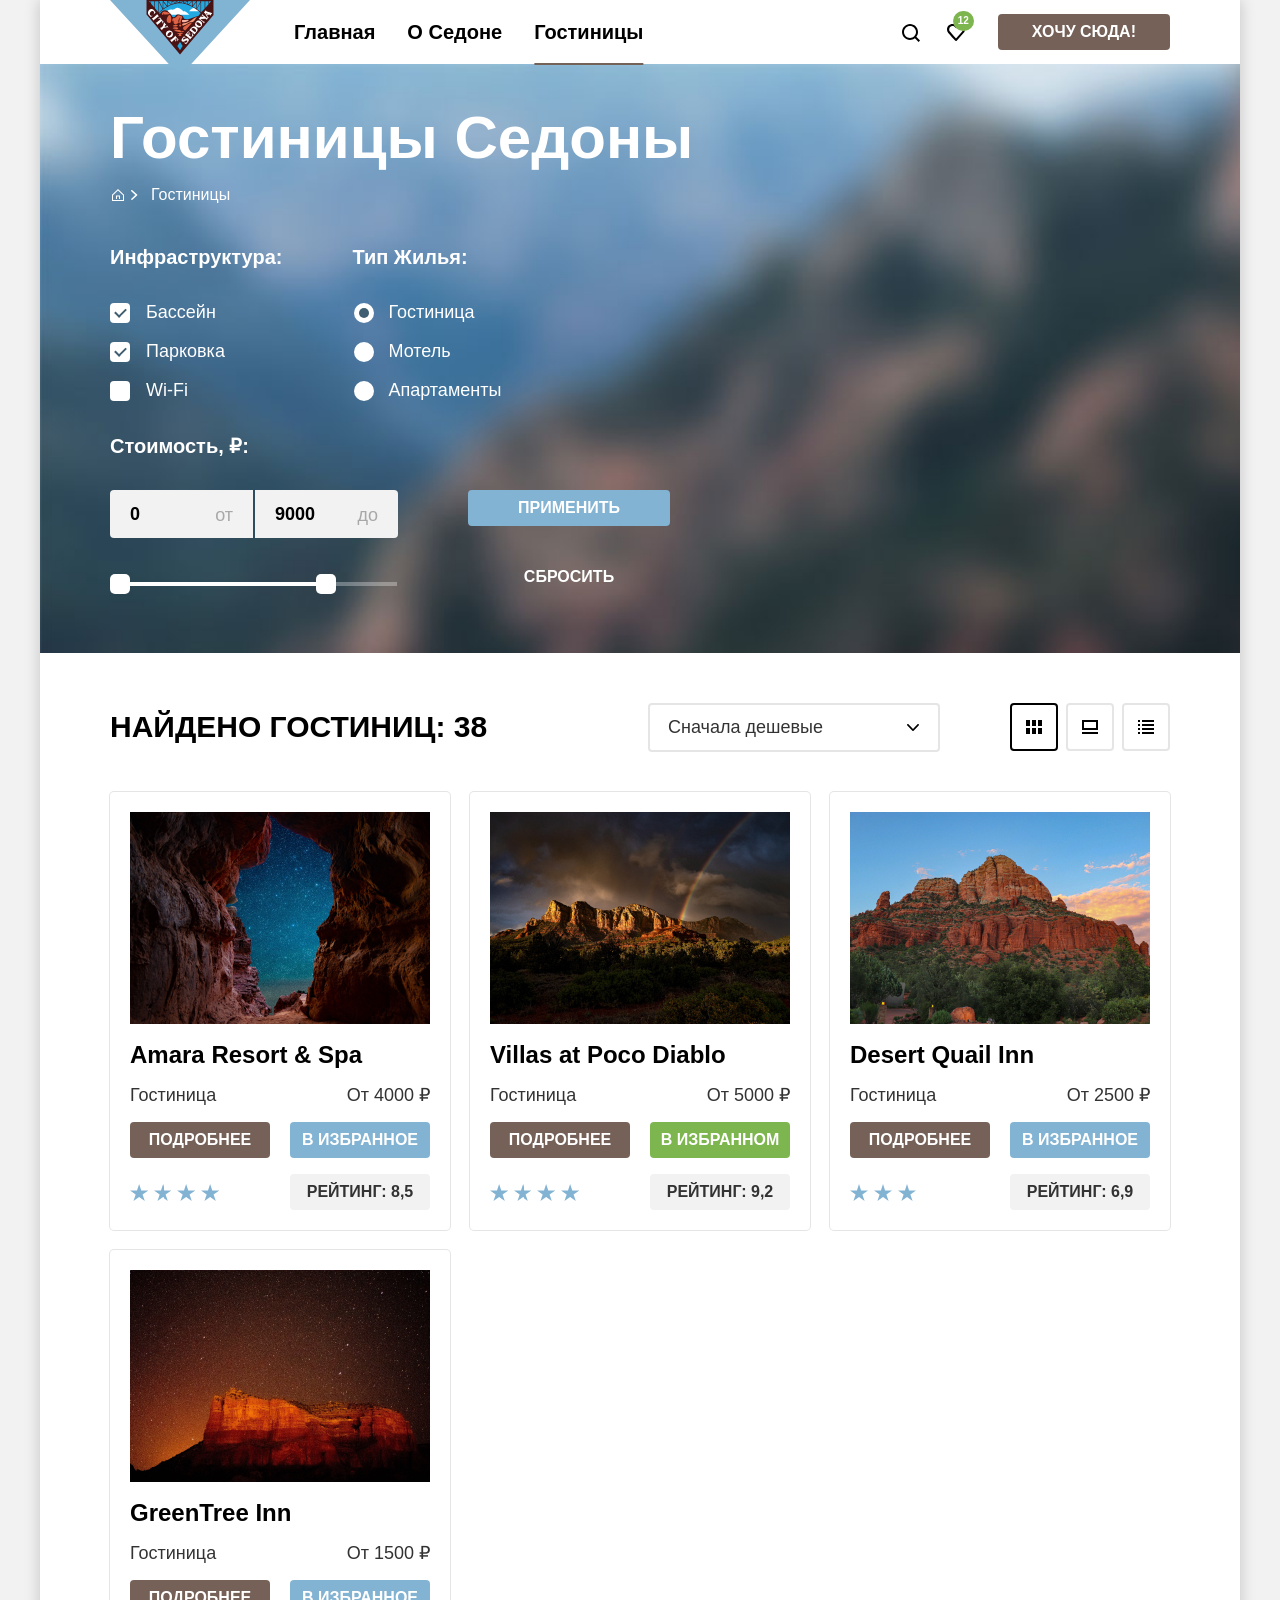
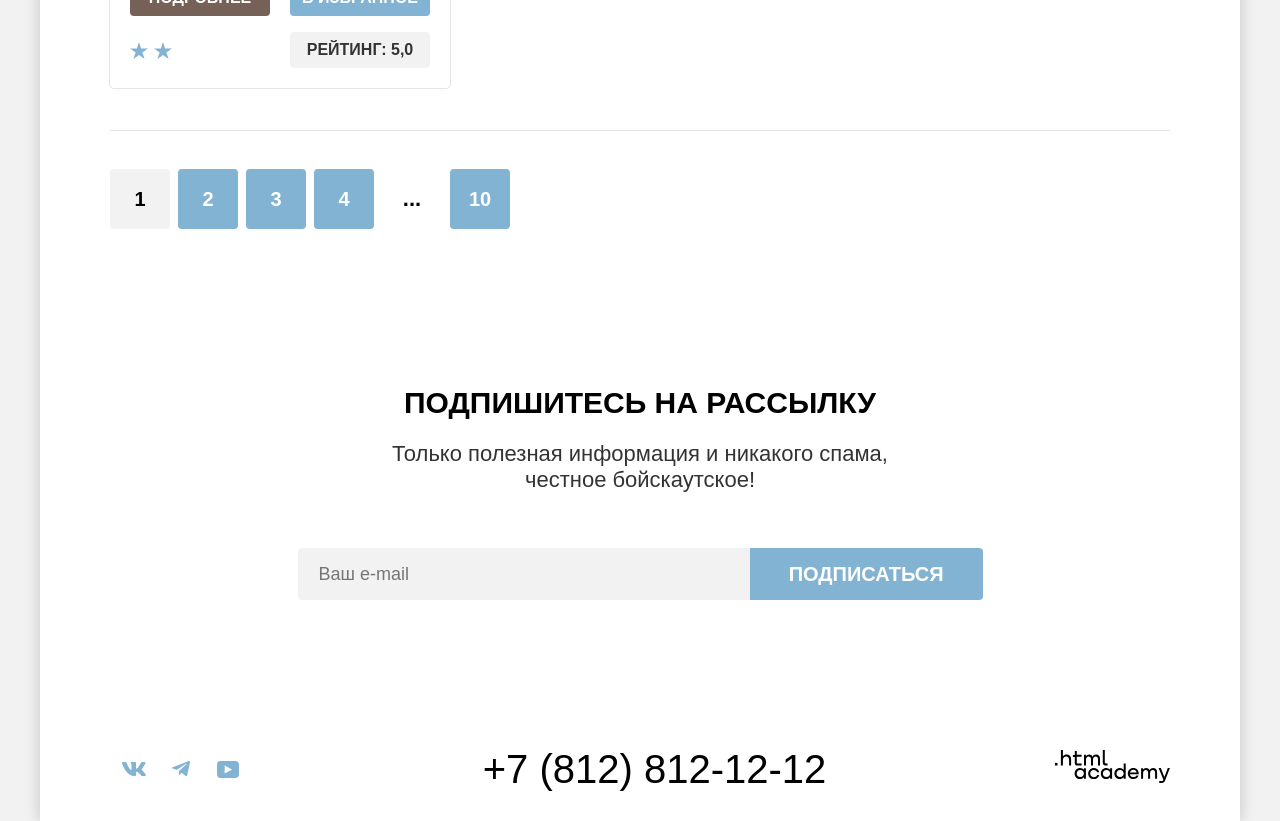
==== catalog.html @ affb38b1 "вносит правки" ====
<!DOCTYPE html>
<html lang="ru">

  <head>
    <meta charset="utf-8">
    <title>HTML Academy: Седона</title>
    <link rel="icon" type="image/png" sizes="32x32" href="images/logo/favicon.png">
    <link rel="stylesheet" href="./styles/style.css">
  </head>

  <body>
    <div class="container">
      <header class="header">
        <a class="logo-link" href="./index.html">
          <img class="logo-img" src="./images/logo/logo-sedona.svg" alt="Логотип Седоны" width="140" height="70">
        </a>
        <nav class="header-nav">
          <ul class="nav">
            <li class="nav-item">
              <a class="nav-link" href="./index.html">Главная</a>
            </li>
            <li class="nav-item">
              <a class="nav-link" href="#">О Седоне</a>
            </li>
            <li class="nav-item">
              <a class="nav-link  active" href="#">Гостиницы</a>
            </li>
          </ul>
          <ul class="user-nav">
            <li class="user-nav-item">
              <a class="user-nav-link search" href="#">
                <svg width="18" height="18" viewBox="0 0 18 18" fill="none" xmlns="http://www.w3.org/2000/svg">
                  <path
                    d="M18 16.5083L14.3 12.8287C15.3 11.5359 16 9.8453 16 7.9558C16 3.58011 12.4 0 8 0C3.6 0 0 3.67956 0 8.05525C0 12.4309 3.6 16.011 8 16.011C9.8 16.011 11.5 15.4144 12.9 14.3204L16.6 18L18 16.5083ZM8 14.0221C4.7 14.0221 2 11.337 2 8.05525C2 4.77348 4.7 2.0884 8 2.0884C11.3 2.0884 14 4.77348 14 8.05525C14 11.337 11.3 14.0221 8 14.0221Z"
                    fill="currentColor" />
                </svg>
                <span class="visually-hidden">Поиск по сайту.</span>
              </a>
            </li>
            <li class="user-nav-item">
              <a class="user-nav-link favorite" href="#">
                <svg width="18" height="17" viewBox="0 0 18 17" fill="none" xmlns="http://www.w3.org/2000/svg">
                  <path
                    d="M8.9 17C8.6 17 8.3 16.9 8.1 16.6C2.7 10.5 1.4 9.1 1.1 8.7C0.4 7.8 0 6.6 0 5.4C0 2.4 2.4 0 5.5 0C6.8 0 8 0.5 9 1.3C10 0.5 11.3 0 12.5 0C15.5 0 18 2.4 18 5.4C18 6.7 17.5 7.9 16.7 8.8L9.7 16.7C9.5 16.9 9.3 17 8.9 17ZM2.9 7.5C3.2 7.9 6.4 11.5 9 14.4L15.2 7.4C15.7 6.9 15.9 6.2 15.9 5.4C15.9 3.6 14.4 2.1 12.6 2.1C11.6 2.1 10.6 2.6 9.9 3.4C9.6 3.7 9.3 3.8 9 3.8C8.7 3.8 8.4 3.6 8.2 3.4C7.5 2.6 6.5 2.1 5.5 2.1C3.7 2.1 2.2 3.6 2.2 5.4C2.1 6.3 2.5 7 2.9 7.5C2.8 7.5 2.8 7.5 2.9 7.5Z"
                    fill="currentColor" />
                </svg>
                <span class="visually-hidden">Избранные гостиницы и их количество.</span>
                <span class="favorite-number">12</span>
              </a>
            </li>
            <li class="user-nav-item">
              <a class="user-nav-link wish" href="#">Хочу сюда!</a>
            </li>
          </ul>
        </nav>
      </header>
      <main class="main">
        <header class="header-inner">
          <h1 class="header-inner-title">Гостиницы Седоны</h1>
          <ul class="breadcrambs">
            <li class="breadcrambs-item">
              <a class="breadcrambs-link home" href="./index.html">
                <span class="visually-hidden">Главная</span>
              </a>
            </li>
            <li class="breadcrambs-item">
              <a class="breadcrambs-link">Гостиницы</a>
            </li>
          </ul>

          <section class="hero-filter">
            <h2 class="visually-hidden">Фильтры для поиска гостиниц</h2>
            <form class="hotels-filter" action="https://echo.htmlacademy.ru/" method="get">
              <div class="filter-left">
                <fieldset class="filter-box">
                  <legend class="filter-title">Инфраструктура:</legend>
                  <ul class="filter-list">
                    <li class="filter-item">
                      <input class="filter-check control visually-hidden" type="checkbox" name="pool" id="pool" checked>
                      <label class="filter-label control-label checkbox" for="pool">Бассейн</label>
                    </li>
                    <li class="filter-item">
                      <input class="filter-check control visually-hidden" type="checkbox" name="parking" id="parking"
                        checked>
                      <label class="filter-label control-label checkbox" for="parking">Парковка</label>
                    </li>
                    <li class="filter-item">
                      <input class="filter-check control visually-hidden" type="checkbox" name="wi-fi" id="wi-fi">
                      <label class="filter-label control-label checkbox" for="wi-fi">Wi-Fi</label>
                    </li>
                  </ul>
                </fieldset>
                <fieldset class="filter-box">
                  <legend class="filter-title">Тип жилья:</legend>
                  <ul class="filter-list">
                    <li class="filter-item">
                      <input class="filter-check control visually-hidden" type="radio" name="type-house" id="hotel"
                        value="hotel" checked>
                      <label class="filter-label control-label radiobox" for="hotel">Гостиница</label>
                    </li>
                    <li class="filter-item">
                      <input class="filter-check control visually-hidden" type="radio" name="type-house" id="motel"
                        value="motel">
                      <label class="filter-label control-label radiobox" for="motel">Мотель</label>
                    </li>
                    <li class="filter-item">
                      <input class="filter-check control visually-hidden" type="radio" name="type-house" id="apartments"
                        value="apartments">
                      <label class="filter-label control-label radiobox" for="apartments">Апартаменты</label>
                    </li>
                  </ul>
                </fieldset>
              </div>
              <div class="filter-right">
                <fieldset class="filter-box">
                  <legend class="filter-title">Стоимость, ₽:</legend>
                  <ul class="range-form">
                    <li class="range-item">
                      <input class="range-input input-min" type="number" name="min-price" id="min-price" value="0">
                      <label class="range-label label-min" for="min-price">от</label>
                    </li>
                    <li class="range-item">
                      <input class="range-input input-max" type="number" name="max-price" id="max-price" value="9000">
                      <label class="range-label label-max" for="max-price">до</label>
                    </li>
                  </ul>
                  <div class="range-box">
                    <div class="range-scale">
                      <div class="range-bar" style="left: 0; width: 226px">
                        <button class="range-toggle" style="top: -8px; left: 0" type="button">
                          <span class="visually-hidden">Изменить минимальную цену</span>
                        </button>
                        <button class="range-toggle" style="top: -8px; right: 0" type="button">
                          <span class="visually-hidden">Изменить максимальную цену</span>
                        </button>
                      </div>
                    </div>
                  </div>
                </fieldset>
                <div class="button-box">
                  <button class="filter-button apply" type="submit">Применить</button>
                  <button class="filter-button reset" type="reset">Сбросить</button>
                </div>
              </div>
            </form>
          </section>
        </header>
        <section class="catalog">
          <h2 class="visually-hidden">Список гостиниц</h2>
          <div class="sorting">
            <h3 class="hotels-found">
              Найдено гостиниц: <span class="result">38</span>
            </h3>
            <select class="select-control" name="select-control" aria-label="Сортировка">
              <option value="cheap">Сначала дешевые</option>
              <option value="dear">Сначала дорогие</option>
              <option value="popular">По популярности</option>
            </select>
            <ul class="view-list">
              <li class="view-item">
                <a class="view-link tiles view-link-active" href="catalog.html?view=tile">
                  <span class="visually-hidden">Показать плитками</span>
                </a>
              </li>
              <li class="view-item">
                <a class="view-link cards" href="catalog.html?view=card">
                  <span class="visually-hidden">Показать слайдшоу</span>
                </a>
              </li>
              <li class="view-item">
                <a class="view-link list" href="catalog.html?view=list">
                  <span class="visually-hidden">Показать списком</span>
                </a>
              </li>
            </ul>
          </div>
          <ul class="card-list">
            <li class="card-items">
              <a class="card-link" href="#">
                <img class="card-img" src="./images/catalog/hotel-1.jpg" alt="Курортный спа-отель Амара." width="300"
                  height="212">
                <h3 class="card-title">Amara Resort & Spa</h3>
              </a>

              <div class="card-text">
                <p class="type-house">Гостиница</p>
                <p class="price">От 4000 ₽</p>
              </div>
              <div class="card-button">
                <a class="card-btn details" href="#">подробнее</a>
                <button class="card-btn to-favorites" type="button">в избранное</button>
              </div>
              <div class="rating">
                <span class="rating-stars stars-four">
                  <span class="visually-hidden">Количество звезд: 4</span>
                </span>
                <span class="card-btn rating-numbers">Рейтинг: 8,5</span>
              </div>
            </li>
            <li class="card-items">
              <a class="card-link" href="#">
                <img class="card-img" src="./images/catalog/hotel-2.jpg" alt="Виллы в Поко-Диабло." width="300"
                  height="212">
                <h3 class="card-title">Villas at Poco Diablo</h3>
              </a>

              <div class="card-text">
                <p class="type-house">Гостиница</p>
                <p class="price">От 5000 ₽</p>
              </div>
              <div class="card-button">
                <a class="card-btn details" href="#">подробнее</a>
                <button class="card-btn in-favorites" type="button">в избранном</button>
              </div>
              <div class="rating">
                <span class="rating-stars stars-four">
                  <span class="visually-hidden">Количество звезд: 4</span>
                </span>
                <span class="card-btn rating-numbers">Рейтинг: 9,2</span>
              </div>
            </li>
            <li class="card-items">
              <a class="card-link" href="#">
                <img class="card-img" src="./images/catalog/hotel-3.jpg" alt="Гостиница Перепелка в пустыне."
                  width="300" height="212">
                <h3 class="card-title">Desert Quail Inn</h3>
              </a>

              <div class="card-text">
                <p class="type-house">Гостиница</p>
                <p class="price">От 2500 ₽</p>
              </div>
              <div class="card-button">
                <a class="card-btn details" href="#">подробнее</a>
                <button class="card-btn to-favorites" type="button">в избранное</button>
              </div>
              <div class="rating">
                <span class="rating-stars stars-three">
                  <span class="visually-hidden">Количество звезд: 3</span>
                </span>
                <span class="card-btn rating-numbers">Рейтинг: 6,9</span>
              </div>
            </li>
            <li class="card-items">
              <a class="card-link" href="#">
                <img class="card-img" src="./images/catalog/hotel-4.jpg" alt="Гостиница Гринтри Инн." width="300"
                  height="212">
                <h3 class="card-title">GreenTree Inn</h3>
              </a>

              <div class="card-text">
                <p class="type-house">Гостиница</p>
                <p class="price">От 1500 ₽</p>
              </div>
              <div class="card-button">
                <a class="card-btn details" href="#">подробнее</a>
                <button class="card-btn to-favorites" type="button">в избранное</button>
              </div>
              <div class="rating">
                <span class="rating-stars stars-two">
                  <span class="visually-hidden">Количество звезд: 2</span>
                </span>
                <span class="card-btn rating-numbers">Рейтинг: 5,0</span>
              </div>
            </li>
          </ul>
        </section>

        <section class="pagination">
          <h2 class="visually-hidden">Нумерация страниц</h2>
          <ul class="pagination-list">
            <li class="pagination-item">
              <a class="pagination-link pagination-active">1</a>
            </li>
            <li class="pagination-item">
              <a class="pagination-link" href="#">2</a>
            </li>
            <li class="pagination-item">
              <a class="pagination-link" href="#">3</a>
            </li>
            <li class="pagination-item">
              <a class="pagination-link" href="#">4</a>
            </li>
            <li class="pagination-item">
              <a class="pagination-link points">...</a>
            </li>
            <li class="pagination-item">
              <a class="pagination-link" href="#">10</a>
            </li>
          </ul>
        </section>

        <section class="subscription">
          <div class="subscription-box">
            <h2 class="subscription-title">Подпишитесь на рассылку</h2>
            <p class="subscription-text">
              Только полезная информация и никакого спама, честное бойскаутское!
            </p>
          </div>

          <form class="subscription-form" action="https://echo.htmlacademy.ru/" method="post">
            <input class="form-input" type="email" name="user-email" placeholder="Ваш e-mail" required>
            <button class="form-button" type="submit">Подписаться</button>
          </form>
        </section>
      </main>
      <footer class="footer">
        <section class="social">
          <h2 class="visually-hidden">Социальные сети.</h2>
          <ul class="social-list">
            <li class="social-item">
              <a class="social-link vk" href="https://vk.com/htmlacademy">
                <svg width="24" height="14" viewBox="0 0 24 14" fill="none" xmlns="http://www.w3.org/2000/svg">
                  <path fill-rule="evenodd" clip-rule="evenodd"
                    d="M23.45 0.948C23.616 0.402 23.45 0 22.655 0H20.03C19.362 0 19.054 0.347 18.887 0.73C18.887 0.73 17.552 3.926 15.661 6.002C15.049 6.604 14.771 6.795 14.437 6.795C14.27 6.795 14.019 6.604 14.019 6.057V0.948C14.019 0.292 13.835 0 13.279 0H9.151C8.734 0 8.483 0.304 8.483 0.593C8.483 1.214 9.429 1.358 9.526 3.106V6.904C9.526 7.737 9.373 7.888 9.039 7.888C8.149 7.888 5.984 4.677 4.699 1.003C4.45 0.288 4.198 0 3.527 0H0.9C0.15 0 0 0.347 0 0.73C0 1.412 0.89 4.8 4.145 9.281C6.315 12.341 9.37 14 12.153 14C13.822 14 14.028 13.632 14.028 12.997V10.684C14.028 9.947 14.186 9.8 14.715 9.8C15.105 9.8 15.772 9.992 17.33 11.467C19.11 13.216 19.403 14 20.405 14H23.03C23.78 14 24.156 13.632 23.94 12.904C23.702 12.18 22.852 11.129 21.725 9.882C21.113 9.172 20.195 8.407 19.916 8.024C19.527 7.533 19.638 7.314 19.916 6.877C19.916 6.877 23.116 2.451 23.449 0.948H23.45Z"
                    fill="currentColor" />
                </svg>
                <span class="visually-hidden">Ссылка на Вконтакте.</span>
              </a>
            </li>
            <li class="social item">
              <a class="social-link telegram" href="https://t.me/htmlacademy">
                <svg width="18" height="16" viewBox="0 0 18 16" fill="none" xmlns="http://www.w3.org/2000/svg">
                  <path
                    d="M16.785 0.0992597L0.840489 6.24776C-0.247661 6.68481 -0.241365 7.29184 0.640845 7.56253L4.73445 8.83953L14.2058 2.8637C14.6537 2.59121 15.0629 2.7378 14.7265 3.03636L7.05283 9.96185H7.05103L7.05283 9.96275L6.77045 14.1823C7.18413 14.1823 7.36669 13.9925 7.59871 13.7686L9.58705 11.8351L13.7229 14.89C14.4855 15.31 15.0332 15.0941 15.2229 14.1841L17.9379 1.38885C18.2158 0.274623 17.5126 -0.229883 16.785 0.0992597Z"
                    fill="currentColor" />
                </svg>
                <span class="visually-hidden">Ссылка на Телеграм.</span>
              </a>
            </li>
            <li class="social item">
              <a class="social-link youtube" href="https://www.youtube.com/user/htmlacademyru">
                <svg width="22" height="17" viewBox="0 0 22 17" fill="none" xmlns="http://www.w3.org/2000/svg">
                  <path
                    d="M18.607 0H3.17413C1.31343 0 0 1.59375 0 3.4V13.4937C0 15.4062 1.31343 17 3.17413 17H18.8259C20.4677 17 22 15.4062 22 13.6V3.4C21.7811 1.59375 20.4677 0 18.607 0ZM7.66169 12.5375V4.4625L14.995 8.5L7.66169 12.5375Z"
                    fill="currentColor" />
                </svg>
                <span class="visually-hidden">Ссылка на Ютуб.</span>
              </a>
            </li>
          </ul>
        </section>
        <div>
          <a class="phone" href="tel:+78128121212">+7 (812) 812-12-12</a>
        </div>
        <div>
          <a class="academy-link" href="https://htmlacademy.ru/">
            <svg width="115" height="33" viewBox="0 0 115 33" role="img" aria-label="Логотип HTML академии" fill="none"
              xmlns="http://www.w3.org/2000/svg">
              <path d="M0 12.9V15.5H2.5V12.9H0Z" fill="black" />
              <path
                d="M11.6 4.5C10 4.5 8.8 5.2 8 6.2H7.9V0H5.9V15.5H7.9V10.2C7.9 8.1 9.2 6.6 11.2 6.6C13 6.6 14.1 8 14.1 9.8V15.5H16.1V9.4C16.2 6.4 14.3 4.5 11.6 4.5Z"
                fill="currentColor" />
              <path
                d="M26.6 4.8H21.8V1.1H19.8V4.9H17.9V6.9H19.8V12.9C19.8 14.6 20.8 15.6 22.5 15.6H26.6V13.6H22.9C22.2 13.6 21.8 13.2 21.8 12.5V6.8H26.6V4.8Z"
                fill="currentColor" />
              <path
                d="M41.1 4.6C39.5 4.6 38.2 5.4 37.6 6.7H37.5C36.9 5.5 35.7 4.6 34.1 4.6C32.7 4.6 31.6 5.4 31 6.4H30.9V4.8H29V15.4H31V10C31 8 32 6.5 33.6 6.5C35.1 6.5 36 7.5 36 9.1V15.4H38V9.8C38 7.4 39.4 6.5 40.6 6.5C42.1 6.5 43 7.5 43 9.1V15.4H45V8.9C45.1 6.4 43.6 4.6 41.1 4.6Z"
                fill="currentColor" />
              <path d="M47.8 12.7C47.8 14.4 48.8 15.4 50.6 15.4H52.6V13.4H50.9C50.2 13.4 49.8 13 49.8 12.3V0H47.8V12.7Z"
                fill="currentColor" />
              <path
                d="M28.9 19.7C28 18.6 26.7 17.9 25 17.9C21.9 17.9 19.6 20.2 19.6 23.5C19.6 26.8 21.9 29.1 25 29.1C26.8 29.1 28 28.3 28.8 27.2H28.9V28.8H30.9V18.2H28.9V19.7ZM25.3 27.1C23.1 27.1 21.7 25.5 21.7 23.5C21.7 21.5 23.1 19.9 25.3 19.9C27.5 19.9 28.9 21.5 28.9 23.5C28.9 25.4 27.5 27.1 25.3 27.1Z"
                fill="currentColor" />
              <path
                d="M44.2 22C43.7 19.6 41.6 17.9 38.8 17.9C35.4 17.9 33.2 20.4 33.2 23.5C33.2 26.6 35.4 29.1 38.8 29.1C41.6 29.1 43.7 27.3 44.2 24.9H42.1C41.7 26.2 40.4 27.2 38.8 27.2C36.6 27.2 35.2 25.6 35.2 23.6C35.2 21.6 36.6 20 38.8 20C40.4 20 41.6 21 42.1 22.2H44.2V22Z"
                fill="currentColor" />
              <path
                d="M55.1 19.7C54.2 18.6 52.9 17.9 51.2 17.9C48.1 17.9 45.8 20.2 45.8 23.5C45.8 26.8 48.1 29.1 51.2 29.1C53 29.1 54.2 28.3 55 27.2H55.1V28.8H57.1V18.2H55.1V19.7ZM51.5 27.1C49.3 27.1 47.9 25.5 47.9 23.5C47.9 21.5 49.3 19.9 51.5 19.9C53.7 19.9 55.1 21.5 55.1 23.5C55.1 25.4 53.6 27.1 51.5 27.1Z"
                fill="currentColor" />
              <path
                d="M68.7 19.8C67.8 18.7 66.5 17.9 64.8 17.9C61.7 17.9 59.4 20.2 59.4 23.5C59.4 26.8 61.6 29.1 64.8 29.1C66.5 29.1 67.8 28.3 68.6 27.3H68.7V28.8H70.7V13.4H68.7V19.8ZM65.1 27.1C62.9 27.1 61.5 25.5 61.5 23.5C61.5 21.5 62.9 19.9 65.1 19.9C67.3 19.9 68.7 21.5 68.7 23.5C68.6 25.5 67.2 27.1 65.1 27.1Z"
                fill="currentColor" />
              <path
                d="M78.3 17.9C75 17.9 72.8 20.4 72.8 23.5C72.8 26.5 74.9 29.1 78.3 29.1C80.8 29.1 82.8 27.8 83.5 25.5H81.4C80.9 26.5 79.8 27.1 78.4 27.1C76.5 27.1 75.1 25.8 75 24.2H83.8C84 20.6 81.8 17.9 78.3 17.9ZM78.3 19.8C80 19.8 81.3 20.8 81.6 22.4H75.1C75.4 20.9 76.6 19.8 78.3 19.8Z"
                fill="currentColor" />
              <path
                d="M98.2 17.9C96.6 17.9 95.3 18.7 94.6 19.9H94.5C93.9 18.7 92.7 17.9 91.1 17.9C89.7 17.9 88.6 18.6 88 19.7V18.2H86.1V28.8H88.1V23.4C88.1 21.4 89.1 20 90.7 19.9C92.2 19.9 93.1 20.9 93.1 22.5V28.8H95.1V23.2C95.1 20.8 96.5 19.9 97.7 19.9C99.2 19.9 100.1 20.9 100.1 22.5V28.8H102.1V22.3C102.2 19.7 100.7 17.9 98.2 17.9Z"
                fill="currentColor" />
              <path
                d="M109.4 27L105.8 18.1H103.6L108.4 29.7C108.1 30.6 107.7 30.9 106.7 30.9H104.2V32.9H106.7C108.5 32.9 109.5 32.1 110.2 30.3L114.9 18.1H112.8L109.4 27Z"
                fill="currentColor" />
            </svg>
          </a>
        </div>
      </footer>
    </div>
  </body>

</html>
---- styles/style.css ----
@font-face {
	font-family: "PT Sans";
	src: url("../fonts/ptsans-400.woff2") format("woff2");
	font-weight: 400;
	font-style: normal;
	font-display: swap;
}

@font-face {
	font-family: "PT Sans";
	src: url("../fonts/ptsans-700.woff2") format("woff2");
	font-weight: 700;
	font-style: normal;
	font-display: swap;
}

input[type="number"] {
	-moz-appearance: textfield;
}

body {
	margin: 0;
	font-family: "PT Sans", Arial, sans-serif;
	font-size: 18px;
	line-height: 21px;
	font-weight: 400;
	color: #000000;
	background-color: #f2f2f2;
}

.visually-hidden {
	position: absolute;
	width: 1px;
	height: 1px;
	overflow: hidden;
	margin: -1px;
	padding: 0;
	border: 0;
	clip: rect(0 0 0 0);
}

.container {
	display: flex;
	flex-direction: column;
	min-height: 100vh;
	width: 1200px;
	margin: 0 auto;
	background-color: #ffffff;
	box-shadow: 0 0 15px 0 rgba(0, 0, 0, 0.2);

}

.header {
	position: relative;
	min-height: 64px;
}

.logo-link {
	position: absolute;
	top: 0;
	left: 70px;
}

.logo-link:hover {
	opacity: 80%;
}

.logo-link:focus-visible {
	opacity: 80%;
	outline: none;
}

.logo-link:active {
	opacity: 50%;
}

.header-nav {
	display: flex;
	justify-content: space-between;
	margin-left: 238px;
	margin-right: 70px;
}

.nav {
	display: flex;
	flex-wrap: wrap;
	max-width: 500px;
	margin: 0;
	padding: 0;
	list-style: none;
}

.nav-link {
	display: block;
	box-sizing: border-box;
	padding: 20px 16px;
	font-size: 20px;
	line-height: 24px;
	font-weight: 700;
	color: #000000;
	text-decoration: none;
}

.nav-link:hover {
	color: #756157;
}

.nav-link:focus-visible {
	color: #756157;
	outline: none;
}

.nav-link:active {
	color: rgba(117, 97, 87, 0.3);
}

.active {
	position: relative;
}

.active::before {
	position: absolute;
	content: "";
	width: calc(100% - 32px);
	height: 2px;
	background-color: #756257;
	bottom: -1px;
	left: 50%;
	transform: translateX(-50%);
}

.user-nav {
	display: flex;
	flex-wrap: wrap;
	justify-content: flex-end;
	width: 320px;
	margin: 0;
	padding: 14px 0;
	list-style: none;
}

.user-nav-link {
	display: block;
	box-sizing: border-box;
	padding: 10px 45px 0 0;
	font-weight: 700;
	text-decoration: none;
	text-align: center;
	color: #ffffff;
	text-transform: uppercase;
}

.search {
	width: 36px;
	height: 36px;
	color: #000000;
}

.search:hover {
	color: #756157;
}

.search:focus-visible {
	color: #756157;
	outline: none;
}

.search:active {
	color: rgba(117, 97, 87, 0.3);
}

.favorite {
	position: relative;
	width: 36px;
	height: 36px;
	color: #000000;
}

.favorite:hover {
	color: #756157;
}

.favorite:focus-visible {
	color: #756157;
	outline: none;
}

.favorite:active {
	color: rgba(117, 97, 87, 0.3);
}

.favorite-number {
	position: absolute;
	left: 6px;
	top: -3px;
	min-width: 20px;
	height: 20px;
	box-sizing: border-box;
	padding: 5px;
	font-size: 10px;
	line-height: 10px;
	color: #ffffff;
	background-color: #7db54f;
	border-radius: 12px;
}

.wish {
	max-width: 300px;
	padding: 8px 34px;
	margin-left: 6px;
	font-size: 16px;
	line-height: 20px;
	background-color: #756157;
	border-radius: 4px;
}

.wish:hover {
	background-color: #615048;
}

.wish:focus-visible {
	background-color: #615048;
	outline: none;
}

.wish:active {
	background-color: #756157;
	color: rgba(255, 255, 255, 0.3);
}

.main {
	flex-grow: 1;
}

.welcome {
	min-height: 485px;
	box-sizing: border-box;
	background-color: #2d4758;
	background-image: url("../images/welkome/white-vector.svg"), url("../images/welkome/index-background.jpg");
	background-repeat: no-repeat;
	background-size: 100% auto, cover;
	background-position: bottom, 0 0;
}

.welkome-img {
	display: block;
	margin: 0 auto;
	padding: 50px 0 84px;
}

.description {
	width: 700px;
	min-height: 147px;
	margin: 0 auto;
	padding: 68px 0 66px;
	text-align: center;
}

.description-title {
	margin: 0 0 25px;
	font-size: 30px;
	line-height: 36px;
	font-weight: 700;
	text-transform: uppercase;
}

.description-text {
	margin: 0 0 24px;
	font-size: 22px;
	line-height: 26px;
	color: #333333;
}

.reasons-list {
	display: flex;
	flex-wrap: wrap;
	margin: 0;
	padding: 0;
	list-style: none;
}

.reasons-list-item {
	flex-grow: 1;
	width: 400px;
	min-height: 385px;
	background-color: rgba(131, 179, 211, 0.12);
}

.reasons-list-item:nth-child(2n-1) {
	background-color: rgba(131, 179, 211, 0.2);
}

.reasons-box {
	display: flex;
	flex-wrap: wrap;
	flex-direction: column;
	width: 230px;
	margin: 0 auto;
	padding: 103px 0 90px;
	gap: 30px;
}

.reasons-list-title {
	position: relative;
	width: 175px;
	margin: 0 auto;
	padding: 10px 0 32px;
	font-size: 24px;
	line-height: 28px;
	font-weight: 700;
	text-align: center;
	text-transform: uppercase;
}

.reasons-list-title::before {
	position: absolute;
	content: "";
	width: 60px;
	height: 2px;
	bottom: 0;
	left: calc(50% - 30px);
	background-color: rgba(0, 0, 0, 0.3);
}

.reasons-list-text {
	margin: 0;
	gap: 30px;
	text-align: center;
	color: #333333;
}

.reasons-box-img {
	flex-shrink: 0;
	width: 400px;
	padding: 89px 0;
}

.reasons-list-img {
	display: flex;
	flex-grow: 1;
	width: 100%;
	background: #82b3d3;
}

.reasons-img-title {
	padding: 13px 0 32px;
	color: #ffffff;
}

.reasons-img-title::before {
	background-color: rgba(255, 255, 255, 0.3);
}

.reasons-img-text {
	width: 230px;
	margin: 0 auto;
	color: #ffffff;
}

.reasons-img {
	display: block;
	min-width: 800px;
	height: auto;
	object-fit: cover;
}

.invate-text-box {
	width: 600px;
	min-height: 102px;
	box-sizing: border-box;
	margin: 0 auto;
	padding: 64px 0 44px;
}

.invite-title {
	margin: 0 0 20px;
	font-size: 30px;
	line-height: 36px;
	font-weight: 700;
	text-align: center;
	text-transform: uppercase;
}

.invite-text {
	margin: 0 0 20px;
	font-size: 22px;
	line-height: 26px;
	text-align: center;
	color: #333333;
}

.invite-card {
	display: flex;
	flex-wrap: wrap;
	margin: 0;
	padding: 0;
	list-style: none;
}

.invite-card-item {
	width: 400px;
	min-height: 136px;
	flex-grow: 1;
	padding: 184px 0 64px;
	text-align: center;
	background-repeat: no-repeat;
	background-position: center 80px;
}

.invite-card-item:nth-child(2n-1) {
	background-color: rgba(131, 179, 211, 0.12);
}

.invite-card-title {
	width: 230px;
	margin: 0 auto;
	padding: 0 0 15px;
	font-size: 24px;
	line-height: 28px;
	font-weight: 700;
	text-transform: uppercase;
}

.invite-card-text {
	width: 230px;
	margin: 0 auto;
	padding: 15px 0;
	color: #333333;
}

.house {
	background-image: url("../images/invite-card/house.svg");
}

.food {
	background-image: url("../images/invite-card/food.svg");
}

.present {
	background-image: url("../images/invite-card/present.svg");
}

.hotels {
	width: 700px;
	min-height: 215px;
	box-sizing: border-box;
	margin: 0 auto;
	padding: 96px 0 96px;
	text-align: center;
}

.hotels-title {
	margin: 0 0 20px;
	font-size: 30px;
	line-height: 36px;
	font-weight: 700;
	text-transform: uppercase;
}

.hotels-text {
	margin: 0 0 55px;
	font-size: 22px;
	line-height: 26px;
	color: #333333;
}

.search-button {
	width: 376px;
	padding: 8px;
	margin: 0;
	font-family: inherit;
	font-size: 20px;
	line-height: 36px;
	font-weight: 700;
	color: #ffffff;
	text-transform: uppercase;
	text-decoration: none;
	background-color: #756157;
	border: none;
	border-radius: 4px;
	cursor: pointer;
}

.search-button:hover {
	background-color: #615048;
}

.search-button:focus-visible {
	outline: none;
	background-color: #615048;
}

.search-button:active {
	color: rgba(255, 255, 255, 0.3);
	background-color: #756157;
}

.subscription {
	min-height: 414px;
	box-sizing: border-box;
	padding: 96px 0 75px;
}

.subscription-index {
	color: #ffffff;
	background-color: #2d4758;
	background-image: url("../images/form/input-bg.jpg");
	background-repeat: no-repeat;
	background-size: cover;
	background-position: 0 0;
}

.subscription-box {
	max-width: 500px;
	margin: 0 auto;
	text-align: center;
}

.subscription-title {
	margin: 0 0 20px;
	font-size: 30px;
	line-height: 36px;
	font-weight: 700;
	text-transform: uppercase;
}

.subscription-text {
	margin: 0 0 31px;
	font-size: 22px;
	line-height: 26px;
	color: #333333;
}

.subscription-index .subscription-text {
	color: #ffffff;
}

.subscription-form {
	display: flex;
	width: 685px;
	margin: 0 auto;
	padding: 24px 0 0;
}

.form-input {
	width: 452px;
	padding-left: 21px;
	font-family: inherit;
	font-size: 18px;
	line-height: 24px;
	color: rgba(0, 0, 0, 0.6);
	background-color: #f2f2f2;
	border: none;
	border-radius: 4px 0 0 4px;
}

.form-input:hover {
	color: rgba(0, 0, 0, 0.6);
	background-color: #e5e5e5;
}

.form-input:focus-visible {
	color: #000000;
	outline: none;
	background-color: #e5e5e5;
	border: 3px solid #83b3d3;
}

.form-button {
	width: 244px;
	min-height: 52px;
	padding: 8px 8px;
	font-family: inherit;
	font-size: 20px;
	line-height: 36px;
	font-weight: 700;
	text-align: center;
	text-transform: uppercase;
	color: #ffffff;
	background-color: #82b3d3;
	border: none;
	border-radius: 0 4px 4px 0;
}

.form-button:hover {
	background-color: #68a2ca;
}

.form-button:focus-visible {
	background-color: #68a2ca;
	outline: none;
}

.form-button:active {
	color: rgba(255, 255, 255, 0.3);
	background-color: #68a2ca;
}


.footer {
	display: flex;
	align-items: center;
	justify-content: space-between;
	min-height: 118px;
	box-sizing: border-box;
	padding: 42px 70px 28px;
}

.social-list {
	display: flex;
	flex-wrap: wrap;
	width: 144px;
	margin: 0;
	padding: 0;
	list-style: none;
}

.social-link {
	display: flex;
	align-items: center;
	justify-content: center;
	width: 47px;
	height: 48px;
	color: #83b3d3;
}

.social-link:hover {
	color: #68a2ca;
}

.social-link:focus-visible {
	color: #68a2ca;
	outline: none;
}

.social-link:active {
	color: rgba(104, 162, 202, 0.3);
}

.phone {
	display: block;
	padding: 4px 0;
	width: 400px;
	font-size: 40px;
	line-height: 40px;
	text-transform: uppercase;
	text-align: center;
	text-decoration: none;
	color: #000000;
	white-space: nowrap;

}

.phone:hover {
	color: #756157;
}

.phone:focus-visible {
	color: #756157;
	outline: none;
}

.phone:active {
	color: rgba(117, 97, 87, 0.3);
}

.academy-link {
	display: block;
	text-align: end;
	color: #000000;
}

.academy-link:hover {
	color: #756157;
}

.academy-link:focus-visible {
	color: #756157;
	outline: none;
}

.academy-link:active {
	color: rgba(117, 97, 87, 0.3);
}


/* CATALOG */

.active-inner {
	position: relative;
}

.active-inner::before {
	position: absolute;
	content: "";
	width: 93px;
	height: 2px;
	bottom: -1px;
	left: calc(50% - 46px);
	background-color: #756257;
}

.header-inner {
	min-height: 412px;
	box-sizing: border-box;
	padding: 35px 70px;
	color: #ffffff;
	background-color: #2d4758;
	background-image: url("../images/form/catalog-bg.jpg");
	background-repeat: no-repeat;
	background-size: cover;
	background-position: 0 0;
}

.header-inner-title {
	margin: 0 0 7px;
	font-size: 60px;
	line-height: 78px;
	font-weight: 700;
}

.breadcrambs {
	display: flex;
	flex-wrap: wrap;
	align-items: center;
	gap: 20px;
	padding: 0;
	margin: 0;
	list-style: none;
}

.breadcrambs-item:not(:first-child) {
	list-style-image: url("../images/icons/breadcrambs.svg");
	padding-left: 6px;
}

.breadcrambs-link {
	display: block;
	font-size: 16px;
	line-height: 21px;
	color: #ffffff;
	text-decoration: none;
}

.home {
	display: block;
	width: 15px;
	min-height: 20px;
	background-image: url("../images/icons/home.svg");
	background-repeat: no-repeat;
	background-position: center;
}

.breadcrambs-link:hover {
	opacity: 60%;
}

.breadcrambs-link:focus-visible {
	outline: none;
	opacity: 60%;
}

.breadcrambs-link:active {
	opacity: 30%;
}

.breadcrambs-item:last-child .breadcrambs-link {
	pointer-events: none;
}

.hotels-filter {
	display: flex;
	flex-wrap: wrap;
	column-gap: 143px;
	margin: 40px 0 0;
}

.filter-left {
	display: flex;
	flex-wrap: wrap;
	gap: 32px 70px;
}

.filter-right {
	display: flex;
	flex-wrap: wrap;
	column-gap: 70px;
}

.filter-box {
	width: 149px;
	margin: 0 0 32px;
	padding: 0;
	border: none;
}

.filter-right .filter-box {
	max-width: 288px;
}

.filter-title {
	margin: 0 0 32px;
	padding: 0;
	font-size: 20px;
	line-height: 24px;
	font-weight: 700;
	text-transform: capitalize;
}

.filter-list {
	margin: 0;
	padding: 0;
	list-style: none;
}

.filter-item:not(:last-child) {
	margin-bottom: 16px;
}

.checkbox {
	position: relative;
	display: inline-block;
	padding-left: 36px;
	cursor: pointer;
}

.checkbox::before {
	position: absolute;
	content: "";
	left: 0;
	top: 2px;
	width: 20px;
	height: 20px;
	background-color: #ffffff;
	border-radius: 4px;
}

.checkbox::after {
	position: absolute;
	content: "";
	left: 5px;
	top: 7px;
	display: none;
	width: 9px;
	height: 5px;
	border-left: 2px solid #3f5e72;
	border-bottom: 2px solid #3f5e72;
	transform: rotate(-45deg);
}

.radiobox {
	position: relative;
	display: inline-block;
	padding-left: 36px;
	cursor: pointer;
}

.radiobox::before {
	position: absolute;
	content: "";
	left: 2px;
	top: 2px;
	width: 20px;
	height: 20px;
	background-color: #ffffff;
	border-radius: 50%;
}

.radiobox::after {
	position: absolute;
	content: "";
	left: 7px;
	top: 7px;
	display: none;
	width: 10px;
	height: 10px;
	background-color: #3f5e72;
	border-radius: 50%;
}

.control:checked + .control-label::after {
	display: block
}

.checkbox:hover,
.radiobox:hover {
	opacity: 60%;
}

.checkbox:active,
.radiobox:active {
	opacity: 30%;
}

.filter-label {
	font-size: 18px;
	line-height: 23px;
}

.filter-check:focus-visible + .checkbox::before {
	outline: 3px solid #83b3d3;
}

.filter-check:focus-visible + .radiobox::before {
	outline: 3px solid #83b3d3;
}

.range-form {
	display: flex;
	column-gap: 2px;
	margin: 0 0 44px;
	padding: 0;
	list-style: none;
}

.range-item {
	position: relative;
}

.range-input {
	width: 143px;
	box-sizing: border-box;
	padding: 12px 44px 12px 20px;
	font-family: inherit;
	font-size: 18px;
	line-height: 24px;
	font-weight: 700;
	background-color: #f2f2f2;
	border: none;
}

.range-input::-webkit-outer-spin-button,
.range-input::-webkit-inner-spin-button {
	-webkit-appearance: none;
	margin: 0;
}

.range-input:hover {
	background-color: #e5e5e5;
}

.range-input:focus-visible {
	position: relative;
	z-index: 5;
	background-color: #e5e5e5;
	outline: 3px solid #83b3d3;
}

.range-label {
	position: absolute;
	font-family: inherit;
	font-size: 18px;
	line-height: 24px;
	color: #000000;
	opacity: 0.3;
}

.input-min {
	border-radius: 4px 0 0 4px;
}

.label-min {
	top: 13px;
	right: 20px;
}

.input-max {
	border-radius: 0 4px 4px 0;
}

.label-max {
	top: 13px;
	right: 20px;
}

.range-scale {
	position: relative;
	width: 287px;
	height: 4px;
	background-color: rgba(255, 255, 255, 0.3);
}

.range-bar {
	position: absolute;
	height: 4px;
	background-color: #ffffff;
}

.range-toggle {
	position: absolute;
	width: 20px;
	height: 20px;
	background-color: #ffffff;
	border: none;
	border-radius: 5px;
	cursor: pointer;
}

.range-toggle:hover {
	box-shadow: 0 4px 10px 0 rgba(0, 0, 0, 0.25);
}

.range-toggle:focus-visible {
	box-shadow: 0 4px 10px 0 rgba(0, 0, 0, 0.25);
	outline: 3px solid #83b3d3;
}

.range-toggle:active {
	box-shadow: 0 7px 15px 0 rgba(0, 0, 0, 0.4);
	outline: 2px solid #83b3d3;
}

.button-box {
	display: flex;
	flex-direction: column;
	row-gap: 33px;
	padding: 56px 0 0;
}

.filter-button {
	padding: 8px 50px;
	font-family: inherit;
	font-size: 16px;
	line-height: 20px;
	font-weight: 700;
	text-align: center;
	text-transform: uppercase;
	color: #ffffff;
	border: none;
	border-radius: 4px;
}

.apply {
	background-color: #82b3d3;
}

.apply:hover {
	background-color: #68a2ca;
}

.apply:focus-visible {
	background-color: #68a2ca;
	outline: none;
}

.apply:active {
	color: rgba(255, 255, 255, 0.3);
	background-color: #68a2ca;
}

.reset {
	padding: 8px 50px;
	background-color: rgba(255, 255, 255, 0);
}

.reset:hover {
	opacity: 60%;
}

.reset:focus-visible {
	outline: 3px solid #83b3d3;
}

.reset:active {
	opacity: 30%;
	outline: none;
}

.catalog {
	width: 1060px;
	margin: 0 auto;
	padding: 50px 0 42px;
	box-shadow: 0 1px 0 0 #e6e6e6;
}

.sorting {
	display: flex;
	flex-wrap: wrap;
	min-height: 49px;
	gap: 38px;
	margin: 0 0 40px;
}

.hotels-found {
	width: 500px;
	margin: 0;
	padding: 6px 0;
	font-size: 30px;
	line-height: 36px;
	font-weight: 700;
	text-transform: uppercase;
}

.select-control {
	width: 292px;
	height: 49px;
	padding: 10px 40px 10px 18px;
	font-family: inherit;
	font-size: 18px;
	line-height: 21px;
	color: #333333;
	background-color: #ffffff;
	background-image: url("../images/icons/select.svg");
	background-repeat: no-repeat;
	background-position: right 19px center;
	border: 2px solid #e5e5e5;
	border-radius: 4px;
	appearance: none;
}

.select-control:hover {
	border: 2px solid #68a2ca;
	outline: none;
}

.select-control:focus-visible {
	border: 2px solid #68a2ca;
	outline: none;
}

.select-control:disabled {
	outline: none;
	color: #000000;
	border: 2px solid #000000;
	opacity: 30%;
}

.view-list {
	display: flex;
	flex-wrap: wrap;
	justify-content: flex-end;
	width: 192px;
	gap: 8px;
	margin: 0;
	padding: 0;
	list-style: none;
}

.view-link {
	display: block;
	width: 48px;
	height: 48px;
	box-sizing: border-box;
	padding: 14px 12px;
	background-repeat: no-repeat;
	background-position: center;
	border: 2px solid #e5e5e5;
	border-radius: 4px;
}

.view-link:hover {
	border: 2px solid #000000;
}

.view-link:focus-visible {
	border: 2px solid #68a2ca;
	outline: none;
}

.view-link:active {
	border: 2px solid #000000;
}

.tiles {
	background-image: url("../images/icons/tiles.svg");
}

.cards {
	background-image: url("../images/icons/slideshow.svg");
}

.list {
	background-image: url("../images/icons/list.svg");
}

.view-link-active {
	border: 2px solid #000000;
}

.card-list {
	display: grid;
	grid-template-columns: 340px 340px 340px;
	gap: 20px;
	margin: 0;
	padding: 0;
	list-style: none;
}

.card-items {
	display: flex;
	flex-direction: column;
	row-gap: 16px;
	padding: 20px;
	background-color: #ffffff;
	border-radius: 4px;
	box-shadow: 0 0 0 1px #e5e5e5;
}

.card-link {
	flex-grow: 1;
	font-family: inherit;
	color: #000000;
	text-decoration: none;
}

.card-link:hover {
	opacity: 95%;
	color: #615048;
}

.card-link:focus-visible {
	opacity: 95%;
	color: #615048;
	outline: none;
}

.card-link:active {
	opacity: 80%;
	color: #615048;
}

.card-img {
	min-width: 300px;
	height: auto;
	object-fit: cover;
}

.card-title {
	margin: 0;
	padding: 12px 0 0;
	font-size: 24px;
	line-height: 28px;
	font-weight: 700;
}

.card-text {
	display: flex;
	flex-wrap: wrap;
	justify-content: space-between;
	color: #333333;
}

.type-house {
	margin: 0;
	padding: 0;
}

.price {
	margin: 0;
	padding: 0;
}

.card-button {
	display: flex;
	flex-wrap: wrap;
	justify-content: space-between;
}

.card-btn {
	width: 140px;
	box-sizing: border-box;
	padding: 8px;
	font-family: inherit;
	font-size: 16px;
	line-height: 20px;
	font-weight: 700;
	color: #ffffff;
	text-transform: uppercase;
	text-decoration: none;
	text-align: center;
	border: none;
	border-radius: 4px;
}

.details {
	background-color: #756157;
}

.details:hover {
	background-color: #615048;
}

.details:focus-visible {
	outline: none;
	background-color: #615048;
}

.details:active {
	background-color: #756157;
	color: rgba(255, 255, 255, 0.3);
}

.to-favorites {
	background-color: #82b3d3;
	cursor: pointer;
}

.to-favorites:hover {
	background-color: #68a2ca;
}

.to-favorites:focus-visible {
	outline: none;
	background-color: #68a2ca;
}

.to-favorites:active {
	background-color: #82b3d3;
	color: rgba(255, 255, 255, 0.3);
}

.in-favorites {
	background-color: #7db54f;
	cursor: pointer;
}

.in-favorites:hover {
	background-color: #6c9e42;
}

.in-favorites:focus-visible {
	outline: none;
	background-color: #6c9e42;
}

.in-favorites:active {
	color: rgba(255, 255, 255, 0.3);
	background-color: #7db54f;
}

.rating {
	display: flex;
	flex-wrap: wrap;
	justify-content: space-between;
	align-items: center;
}

.rating-stars {
	display: inline-block;
	width: 18px;
	height: 17px;
	background: url("../images/icons/star.svg") space 0 0;
}

.stars-two {
	width: 42px;
}

.stars-three {
	width: 66px;
}

.stars-four {
	width: 89px;
}

.stars-five {
	width: 107px;
}

.rating-numbers {
	color: #333333;
	background: #f2f2f2;
}

.pagination-list {
	display: flex;
	flex-wrap: wrap;
	gap: 8px;
	margin: 0 0 21px;
	padding: 39px 70px;
	list-style: none;
}

.pagination-link {
	display: flex;
	min-width: 60px;
	height: 60px;
	box-sizing: border-box;
	padding: 8px;
	align-items: center;
	justify-content: center;
	font-family: inherit;
	font-size: 20px;
	line-height: 36px;
	font-weight: 700;
	color: #ffffff;
	text-decoration: none;
	background-color: #82b3d3;
	border-radius: 4px;
}

.pagination-link:hover {
	background-color: #68a2ca;
}

.pagination-link:focus-visible {
	outline: none;
	background-color: #68a2ca;
}

.pagination-link:active {
	color: rgba(255, 255, 255, 0.3);
	background-color: #82b3d3;
}

.pagination-active {
	color: #000000;
	background-color: #f2f2f2;
	pointer-events: none;
}

.points {
	font-size: 22px;
	line-height: 26px;
	color: #000000;
	background-color: #ffffff;
	pointer-events: none;
}

.modal {
	position: fixed;
	top: 0;
	left: 0;
	display: none;
	justify-content: center;
	align-items: center;
	width: 100%;
	height: 100%;
	background-color: rgba(242, 242, 242, 0.8);
}

.modal-show {
	display: flex;
}

.modal-window {
	position: relative;
	width: 717px;
	min-height: 576px;
	box-sizing: border-box;
	padding: 64px 70px;
	background-color: #ffffff;
	border-radius: 30px;
	box-shadow: 0 25px 50px 0 rgba(0, 0, 0, 0.15);
}

.modal-title {
	margin: 0 0 64px;
	padding: 0;
	font-size: 30px;
	line-height: 36px;
	font-weight: 700;
	text-transform: uppercase;
}

.close-modal {
	position: absolute;
	top: 64px;
	right: 52px;
	width: 52px;
	height: 52px;
	background-color: #f2f2f2;
	background-image: url("../images/icons/close-modal.svg");
	background-repeat: no-repeat;
	background-position: center;
	border-radius: 50%;
	border: none;
	cursor: pointer;
}

.close-modal:hover {
	background-color: #e5e5e5;
}

.close-modal:focus-visible {
	outline: 3px solid #83b3d3;
}

.close-modal:active {
	background-color: #e5e5e5;
	opacity: 30%;
}

.modal-form-list {
	display: flex;
	flex-wrap: wrap;
	justify-content: space-between;
	gap: 23px;
	margin: 0 0 23px;
	padding: 0;
	list-style: none;
}

.modal-form-list:last-of-type {
	margin: 0 0 47px;
}

.modal-form-item {
	display: flex;
	align-items: flex-start;
}

.modal-form-label {
	width: 137px;
	margin: 0;
	padding: 12px 0 0;
	font-size: 20px;
	line-height: 24px;
	font-weight: 700;
	text-transform: capitalize;
}

.popover .modal-form-label {
	width: auto;
	min-width: 59px;
}

.modal-date-box {
	width: 440px;
}

.modal-form-input {
	box-sizing: border-box;
	padding: 12px 20px;
	margin: 0;
	font-family: inherit;
	font-size: 18px;
	line-height: 24px;
	font-weight: 700;
	background-color: #f2f2f2;
	border: none;
	border-radius: 4px;
}

.input-date {
	width: 440px;
	background-image: url("../images/icons/date.svg");
	background-repeat: no-repeat;
	background-position: right 20px center;
}

.input-date:hover {
	outline: none;
	background-color: #e5e5e5;
}

.input-date:focus-visible {
	outline: 3px solid #83b3d3;
	background-color: #e5e5e5;
}

.message {
	padding: 4px 0 0 20px;
	margin: 0;
	font-size: 16px;
	line-height: 21px;
	color: #333333;
}

.error {
	color: #ff5757;
}

.modal-form-input::-webkit-outer-spin-button,
.modal-form-input::-webkit-inner-spin-button {
	-webkit-appearance: none;
}

.modal-people-box {
	display: grid;
	grid-template-columns: 40px 31px 40px;
	justify-items: center;
	align-items: center;
	width: 110px;
	height: 48px;
	background-color: #f2f2f2;
	border-radius: 4px;
}

.input-people {
	max-width: 20px;
	margin: 0;
	padding: 0;
	text-align: center;
}

.input-people:focus-visible {
	outline: none;
}

.popover {
	display: flex;
}

.popover-box {
	display: flex;
	width: 132px;
}

.modal-info {
	position: relative;
	padding-top: 11px;
}

.popover-btn {
	position: relative;
	width: 26px;
	height: 26px;
	background-color: #83b3d3;
	background-image: url("../images/icons/info.svg");
	background-repeat: no-repeat;
	background-position: center;
	border: none;
	border-radius: 50%;
}

.info-show {
	position: absolute;
	top: 51px;
	left: 50%;
	transform: translateX(-50%);
	display: none;
	width: 256px;
	height: 143px;
	box-sizing: border-box;
	margin: 0;
	padding: 22px 18px 18px 22px;
	font-size: 16px;
	line-height: 20px;
	color: #ffffff;
	background-color: #333333;
	border-radius: 10px;
	box-shadow: 0 15px 30px 0 rgba(0, 0, 0, 0.3);
}

.info-show::before {
	position: absolute;
	content: "";
	top: -18px;
	left: 50%;
	transform: translateX(-50%);
	display: inline-block;
	border: 10px solid transparent;
	border-bottom: 9px solid #333333;
}

.modal-info:hover .info-show {
	display: block;
}

.popover-btn:focus-visible,
.popover-btn:focus-visible + .info-show {
	outline: none;
	display: block;
}

.spinners {
	height: 20px;
	margin: 0;
	padding: 0;
	color: rgba(117, 97, 87, 0.3);
	background-color: #f2f2f2;
	border: none;
	cursor: pointer;
}

.spinners:hover {
	color: #000000;
}

.spinners:focus-visible {
	outline: 3px solid #83b3d3;
	color: #000000;
	border-radius: 4px;
}

.spinners:active {
	color: rgba(0, 0, 0, 0.2);
}

.modal-button {
	padding: 18px 77px;
	width: 100%;
	font-family: inherit;
	font-size: 20px;
	line-height: 24px;
	font-weight: 700;
	text-align: center;
	text-transform: uppercase;
	color: #ffffff;
	background-color: #83b3d3;
	border: none;
	border-radius: 10px;
}

.modal-button:hover {
	background-color: #68a2ca;
}

.modal-button:focus-visible {
	background-color: #68a2ca;
	outline: none;
}

.modal-button:active {
	color: rgba(255, 255, 255, 0.3);
	background-color: #68a2ca;
}
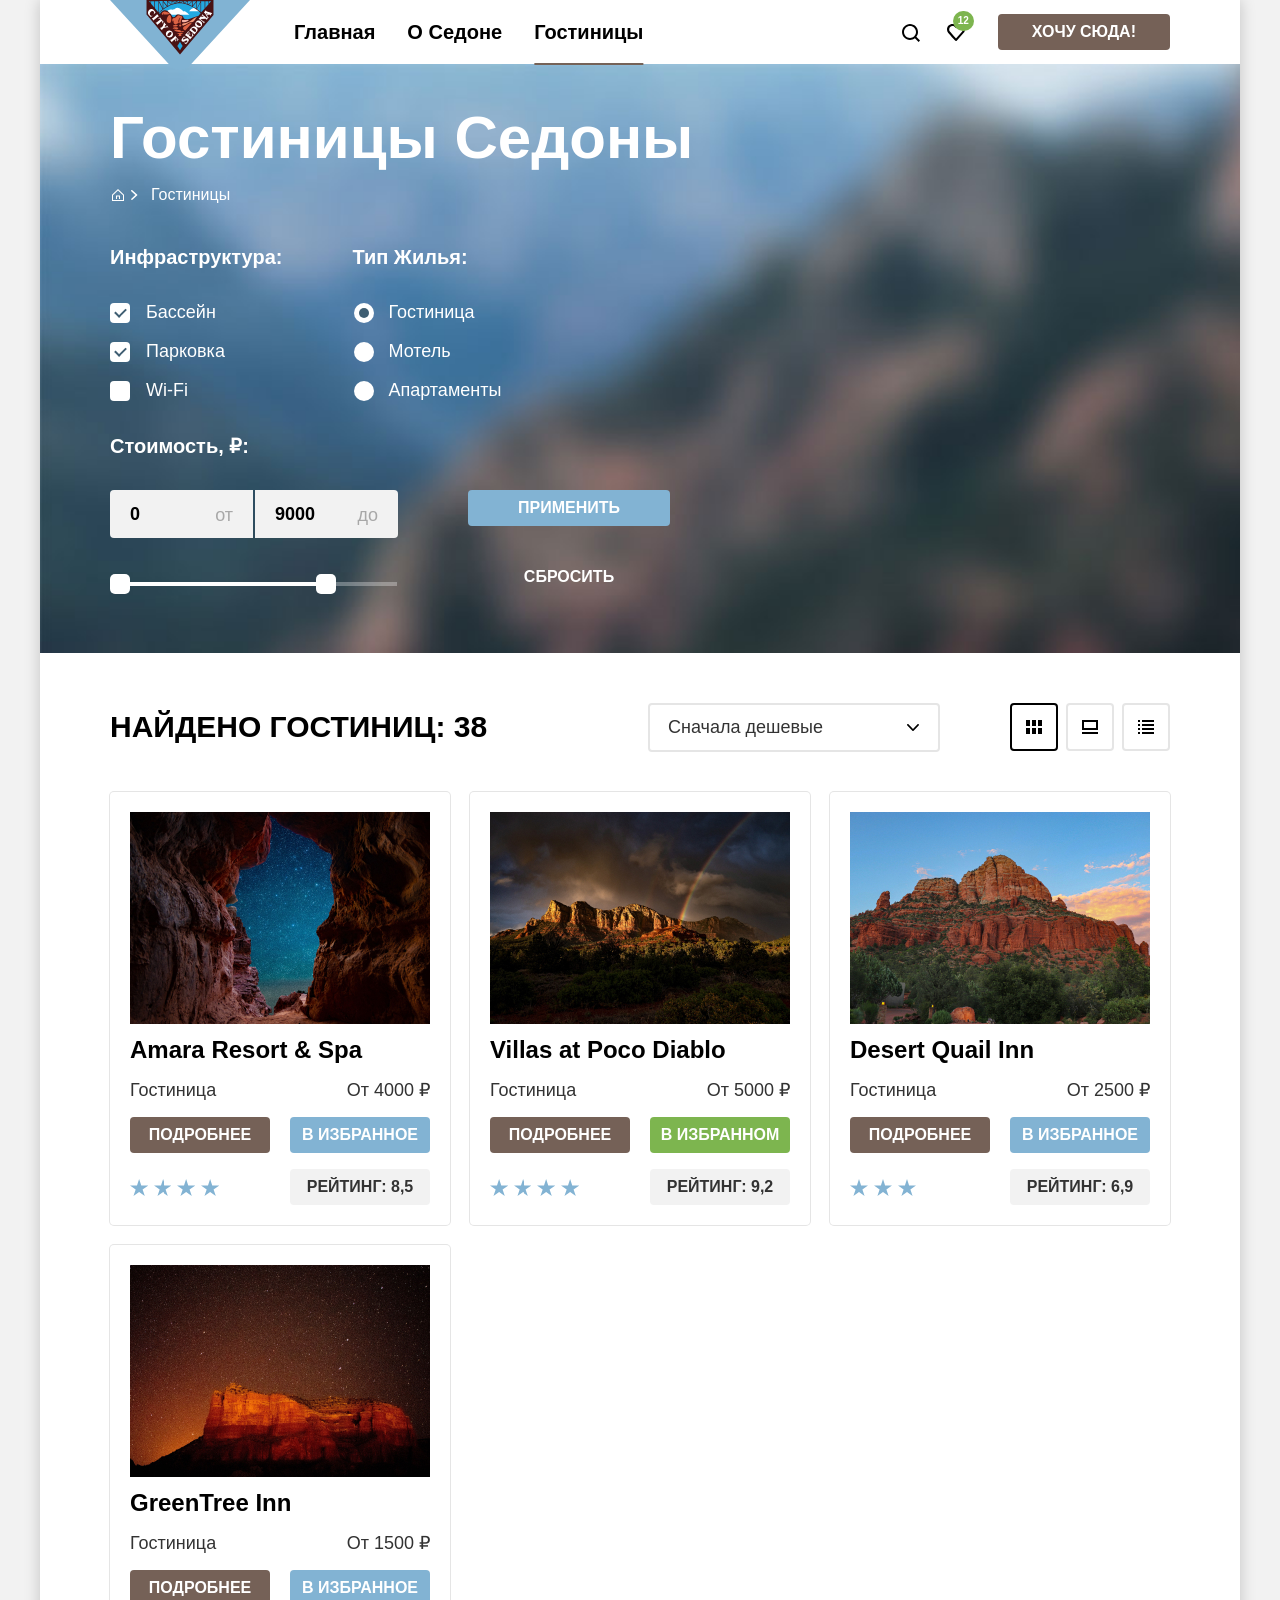
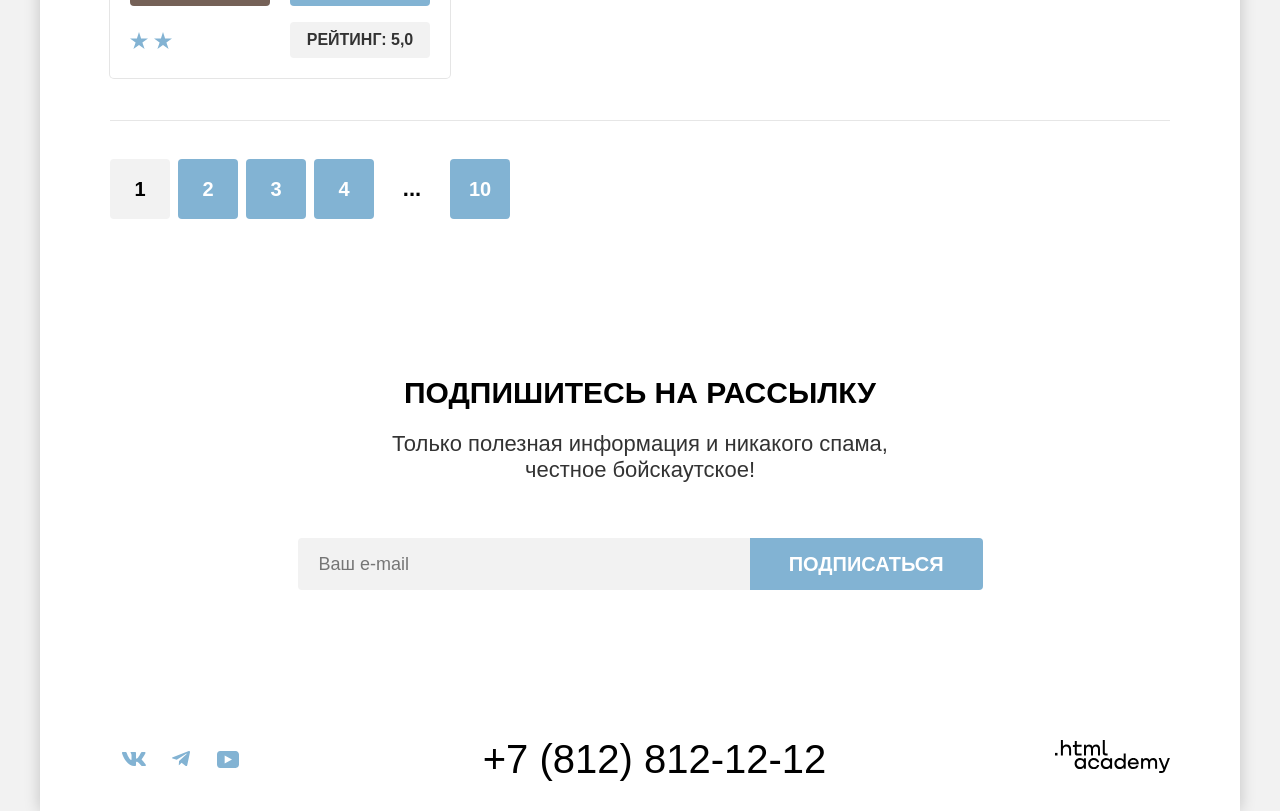
==== commit c9a6b0e9: "добавляет disabled" ====
--- a/catalog.html
+++ b/catalog.html
@@ -181,7 +181,6 @@
                   height="212">
                 <h3 class="card-title">Amara Resort & Spa</h3>
               </a>
-
               <div class="card-text">
                 <p class="type-house">Гостиница</p>
                 <p class="price">От 4000 ₽</p>
@@ -203,7 +202,6 @@
                   height="212">
                 <h3 class="card-title">Villas at Poco Diablo</h3>
               </a>
-
               <div class="card-text">
                 <p class="type-house">Гостиница</p>
                 <p class="price">От 5000 ₽</p>
@@ -225,7 +223,6 @@
                   width="300" height="212">
                 <h3 class="card-title">Desert Quail Inn</h3>
               </a>
-
               <div class="card-text">
                 <p class="type-house">Гостиница</p>
                 <p class="price">От 2500 ₽</p>
@@ -247,7 +244,6 @@
                   height="212">
                 <h3 class="card-title">GreenTree Inn</h3>
               </a>
-
               <div class="card-text">
                 <p class="type-house">Гостиница</p>
                 <p class="price">От 1500 ₽</p>
@@ -265,7 +261,6 @@
             </li>
           </ul>
         </section>
-
         <section class="pagination">
           <h2 class="visually-hidden">Нумерация страниц</h2>
           <ul class="pagination-list">
@@ -289,7 +284,6 @@
             </li>
           </ul>
         </section>
-
         <section class="subscription">
           <div class="subscription-box">
             <h2 class="subscription-title">Подпишитесь на рассылку</h2>
@@ -297,7 +291,6 @@
               Только полезная информация и никакого спама, честное бойскаутское!
             </p>
           </div>
-
           <form class="subscription-form" action="https://echo.htmlacademy.ru/" method="post">
             <input class="form-input" type="email" name="user-email" placeholder="Ваш e-mail" required>
             <button class="form-button" type="submit">Подписаться</button>
--- a/styles/style.css
+++ b/styles/style.css
@@ -359,8 +359,8 @@
 
 .reasons-img {
 	display: block;
-	min-width: 800px;
-	height: auto;
+	width: 100%;
+	height: 385px;
 	object-fit: cover;
 }
 
@@ -493,6 +493,12 @@
 .search-button:active {
 	color: rgba(255, 255, 255, 0.3);
 	background-color: #756157;
+}
+
+.search-button:disabled {
+	color: #ffffff;
+	background-color: #e5e5e5;
+	cursor: default;
 }
 
 .subscription {
@@ -594,6 +600,11 @@
 .form-button:active {
 	color: rgba(255, 255, 255, 0.3);
 	background-color: #68a2ca;
+}
+
+.form-button:disabled {
+	color: #ffffff;
+	background-color: #e5e5e5;
 }
 
 
@@ -892,17 +903,22 @@
 	opacity: 30%;
 }
 
+.filter-check:focus-visible + .checkbox::before {
+	outline: 3px solid #83b3d3;
+}
+
+.filter-check:focus-visible + .radiobox::before {
+	outline: 3px solid #83b3d3;
+}
+
+.control:disabled + .control-label {
+	opacity: 10%;
+	cursor: default;
+}
+
 .filter-label {
 	font-size: 18px;
 	line-height: 23px;
-}
-
-.filter-check:focus-visible + .checkbox::before {
-	outline: 3px solid #83b3d3;
-}
-
-.filter-check:focus-visible + .radiobox::before {
-	outline: 3px solid #83b3d3;
 }
 
 .range-form {
@@ -1048,6 +1064,11 @@
 	background-color: #68a2ca;
 }
 
+.apply:disabled {
+	color: #ffffff;
+	background-color: #e5e5e5;
+}
+
 .reset {
 	padding: 8px 50px;
 	background-color: rgba(255, 255, 255, 0);
@@ -1058,12 +1079,17 @@
 }
 
 .reset:focus-visible {
-	outline: 3px solid #83b3d3;
+	border: 3px solid #83b3d3;
+	outline: none;
 }
 
 .reset:active {
 	opacity: 30%;
 	outline: none;
+}
+
+.reset:disabled {
+	opacity: 10%;
 }
 
 .catalog {
@@ -1220,8 +1246,9 @@
 }
 
 .card-img {
-	min-width: 300px;
-	height: auto;
+	display: block;
+	width: 100%;
+	height: 212px;
 	object-fit: cover;
 }
 
@@ -1309,6 +1336,11 @@
 	color: rgba(255, 255, 255, 0.3);
 }
 
+.to-favorites:disabled {
+	background-color: #e5e5e5;
+	color: #ffffff;
+}
+
 .in-favorites {
 	background-color: #7db54f;
 	cursor: pointer;
@@ -1326,6 +1358,11 @@
 .in-favorites:active {
 	color: rgba(255, 255, 255, 0.3);
 	background-color: #7db54f;
+}
+
+.in-favorites:disabled {
+	background-color: #e5e5e5;
+	color: #ffffff;
 }
 
 .rating {
@@ -1392,11 +1429,13 @@
 
 .pagination-link:hover {
 	background-color: #68a2ca;
+	border: 1px solid #82b3d3;
 }
 
 .pagination-link:focus-visible {
 	outline: none;
 	background-color: #68a2ca;
+	border: 1px solid #82b3d3;
 }
 
 .pagination-link:active {
@@ -1707,3 +1746,8 @@
 	color: rgba(255, 255, 255, 0.3);
 	background-color: #68a2ca;
 }
+
+.modal-button:disabled {
+	color: #ffffff;
+	background-color: #e5e5e5;
+}
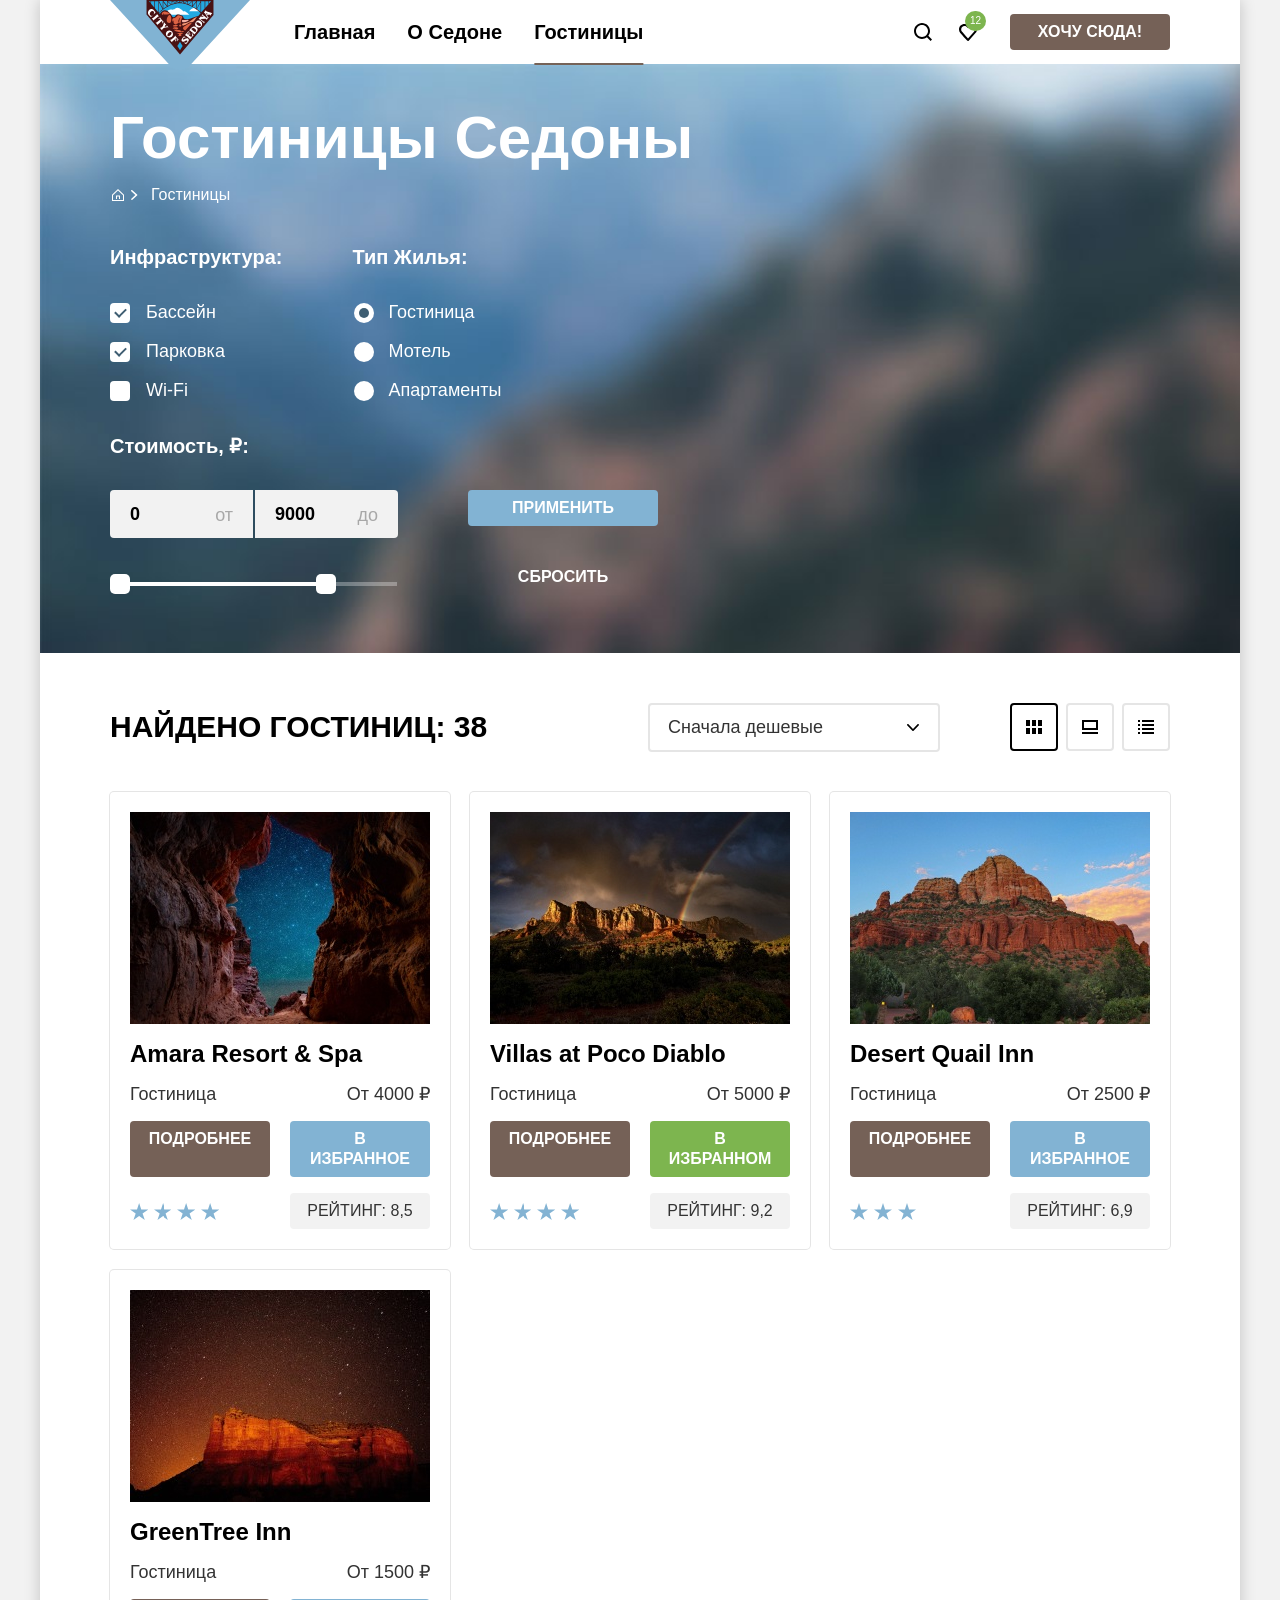
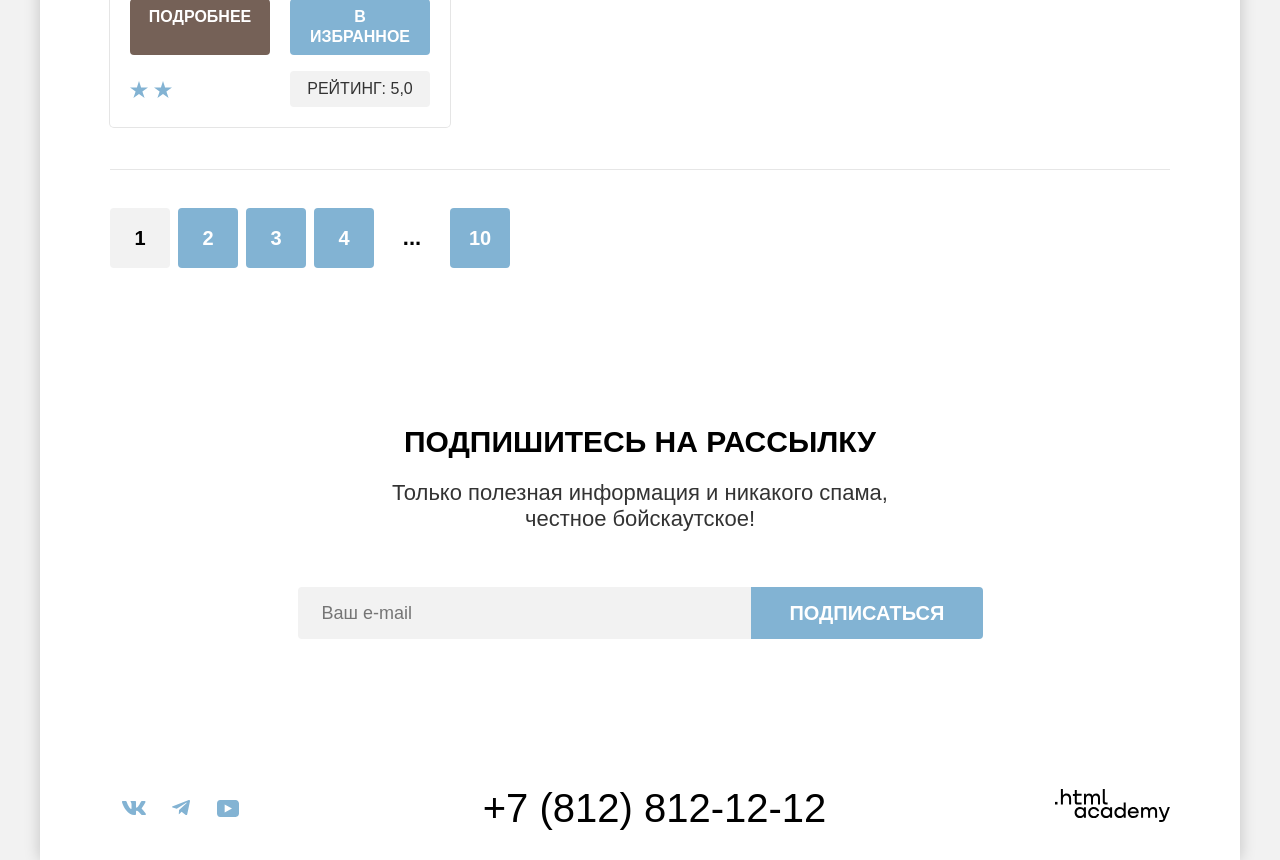
==== commit ce6001d9: "Финальная версия" ====
--- a/catalog.html
+++ b/catalog.html
@@ -11,24 +11,24 @@
   <body>
     <div class="container">
       <header class="header">
-        <a class="logo-link" href="./index.html">
-          <img class="logo-img" src="./images/logo/logo-sedona.svg" alt="Логотип Седоны" width="140" height="70">
+        <a class="header-logo-link" href="./index.html">
+          <img class="header-logo-img" src="./images/logo/logo-sedona.svg" alt="Логотип Седоны" width="140" height="70">
         </a>
         <nav class="header-nav">
-          <ul class="nav">
-            <li class="nav-item">
-              <a class="nav-link" href="./index.html">Главная</a>
-            </li>
-            <li class="nav-item">
-              <a class="nav-link" href="#">О Седоне</a>
-            </li>
-            <li class="nav-item">
-              <a class="nav-link  active" href="#">Гостиницы</a>
+          <ul class="general-nav">
+            <li class="general-nav-item">
+              <a class="general-nav-link" href="./index.html">Главная</a>
+            </li>
+            <li class="general-nav-item">
+              <a class="general-nav-link" href="#">О Седоне</a>
+            </li>
+            <li class="general-nav-item">
+              <a class="general-nav-link active" href="#">Гостиницы</a>
             </li>
           </ul>
           <ul class="user-nav">
             <li class="user-nav-item">
-              <a class="user-nav-link search" href="#">
+              <a class="user-nav-link nav-search" href="#">
                 <svg width="18" height="18" viewBox="0 0 18 18" fill="none" xmlns="http://www.w3.org/2000/svg">
                   <path
                     d="M18 16.5083L14.3 12.8287C15.3 11.5359 16 9.8453 16 7.9558C16 3.58011 12.4 0 8 0C3.6 0 0 3.67956 0 8.05525C0 12.4309 3.6 16.011 8 16.011C9.8 16.011 11.5 15.4144 12.9 14.3204L16.6 18L18 16.5083ZM8 14.0221C4.7 14.0221 2 11.337 2 8.05525C2 4.77348 4.7 2.0884 8 2.0884C11.3 2.0884 14 4.77348 14 8.05525C14 11.337 11.3 14.0221 8 14.0221Z"
@@ -49,7 +49,7 @@
               </a>
             </li>
             <li class="user-nav-item">
-              <a class="user-nav-link wish" href="#">Хочу сюда!</a>
+              <a class="button link-button wish" href="#">Хочу сюда!</a>
             </li>
           </ul>
         </nav>
@@ -138,8 +138,8 @@
                   </div>
                 </fieldset>
                 <div class="button-box">
-                  <button class="filter-button apply" type="submit">Применить</button>
-                  <button class="filter-button reset" type="reset">Сбросить</button>
+                  <button class="button action-button apply" type="submit">Применить</button>
+                  <button class="button reset" type="reset">Сбросить</button>
                 </div>
               </div>
             </form>
@@ -148,10 +148,10 @@
         <section class="catalog">
           <h2 class="visually-hidden">Список гостиниц</h2>
           <div class="sorting">
-            <h3 class="hotels-found">
+            <h3 class="sorting-title">
               Найдено гостиниц: <span class="result">38</span>
             </h3>
-            <select class="select-control" name="select-control" aria-label="Сортировка">
+            <select class="select-control" name="select-control" aria-label="Сортировать гостиницы">
               <option value="cheap">Сначала дешевые</option>
               <option value="dear">Сначала дорогие</option>
               <option value="popular">По популярности</option>
@@ -186,14 +186,14 @@
                 <p class="price">От 4000 ₽</p>
               </div>
               <div class="card-button">
-                <a class="card-btn details" href="#">подробнее</a>
-                <button class="card-btn to-favorites" type="button">в избранное</button>
+                <a class="button link-button details" href="#">подробнее</a>
+                <button class="button action-button to-favorite" type="button">в избранное</button>
               </div>
               <div class="rating">
                 <span class="rating-stars stars-four">
                   <span class="visually-hidden">Количество звезд: 4</span>
                 </span>
-                <span class="card-btn rating-numbers">Рейтинг: 8,5</span>
+                <span class="rating-numbers">Рейтинг: 8,5</span>
               </div>
             </li>
             <li class="card-items">
@@ -207,14 +207,14 @@
                 <p class="price">От 5000 ₽</p>
               </div>
               <div class="card-button">
-                <a class="card-btn details" href="#">подробнее</a>
-                <button class="card-btn in-favorites" type="button">в избранном</button>
+                <a class="button link-button details" href="#">подробнее</a>
+                <button class="button in-favorite" type="button">в избранном</button>
               </div>
               <div class="rating">
                 <span class="rating-stars stars-four">
                   <span class="visually-hidden">Количество звезд: 4</span>
                 </span>
-                <span class="card-btn rating-numbers">Рейтинг: 9,2</span>
+                <span class="rating-numbers">Рейтинг: 9,2</span>
               </div>
             </li>
             <li class="card-items">
@@ -228,14 +228,14 @@
                 <p class="price">От 2500 ₽</p>
               </div>
               <div class="card-button">
-                <a class="card-btn details" href="#">подробнее</a>
-                <button class="card-btn to-favorites" type="button">в избранное</button>
+                <a class="button link-button details" href="#">подробнее</a>
+                <button class="button action-button to-favorite" type="button">в избранное</button>
               </div>
               <div class="rating">
                 <span class="rating-stars stars-three">
                   <span class="visually-hidden">Количество звезд: 3</span>
                 </span>
-                <span class="card-btn rating-numbers">Рейтинг: 6,9</span>
+                <span class="rating-numbers">Рейтинг: 6,9</span>
               </div>
             </li>
             <li class="card-items">
@@ -249,14 +249,14 @@
                 <p class="price">От 1500 ₽</p>
               </div>
               <div class="card-button">
-                <a class="card-btn details" href="#">подробнее</a>
-                <button class="card-btn to-favorites" type="button">в избранное</button>
+                <a class="button link-button details" href="#">подробнее</a>
+                <button class="button action-button to-favorite" type="button">в избранное</button>
               </div>
               <div class="rating">
                 <span class="rating-stars stars-two">
                   <span class="visually-hidden">Количество звезд: 2</span>
                 </span>
-                <span class="card-btn rating-numbers">Рейтинг: 5,0</span>
+                <span class="rating-numbers">Рейтинг: 5,0</span>
               </div>
             </li>
           </ul>
@@ -265,22 +265,22 @@
           <h2 class="visually-hidden">Нумерация страниц</h2>
           <ul class="pagination-list">
             <li class="pagination-item">
-              <a class="pagination-link pagination-active">1</a>
-            </li>
-            <li class="pagination-item">
-              <a class="pagination-link" href="#">2</a>
-            </li>
-            <li class="pagination-item">
-              <a class="pagination-link" href="#">3</a>
-            </li>
-            <li class="pagination-item">
-              <a class="pagination-link" href="#">4</a>
-            </li>
-            <li class="pagination-item">
-              <a class="pagination-link points">...</a>
-            </li>
-            <li class="pagination-item">
-              <a class="pagination-link" href="#">10</a>
+              <a class="button pagination-link pagination-active">1</a>
+            </li>
+            <li class="pagination-item">
+              <a class="button pagination-link" href="#">2</a>
+            </li>
+            <li class="pagination-item">
+              <a class="button pagination-link" href="#">3</a>
+            </li>
+            <li class="pagination-item">
+              <a class="button pagination-link" href="#">4</a>
+            </li>
+            <li class="pagination-item">
+              <a class="button pagination-link points">...</a>
+            </li>
+            <li class="pagination-item">
+              <a class="button pagination-link" href="#">10</a>
             </li>
           </ul>
         </section>
@@ -292,8 +292,8 @@
             </p>
           </div>
           <form class="subscription-form" action="https://echo.htmlacademy.ru/" method="post">
-            <input class="form-input" type="email" name="user-email" placeholder="Ваш e-mail" required>
-            <button class="form-button" type="submit">Подписаться</button>
+            <input class="subscription-input" type="email" name="user-email" placeholder="Ваш e-mail" required>
+            <button class="button action-button subscription-btn" type="submit">Подписаться</button>
           </form>
         </section>
       </main>
@@ -333,7 +333,7 @@
             </li>
           </ul>
         </section>
-        <div>
+        <div class="phone-box">
           <a class="phone" href="tel:+78128121212">+7 (812) 812-12-12</a>
         </div>
         <div>
--- a/styles/style.css
+++ b/styles/style.css
@@ -1,1753 +1,1627 @@
 @font-face {
-	font-family: "PT Sans";
-	src: url("../fonts/ptsans-400.woff2") format("woff2");
-	font-weight: 400;
-	font-style: normal;
-	font-display: swap;
+  font-family: "PT Sans";
+  src: url("../fonts/ptsans-400.woff2") format("woff2");
+  font-weight: 400;
+  font-style: normal;
+  font-display: swap;
 }
 
 @font-face {
-	font-family: "PT Sans";
-	src: url("../fonts/ptsans-700.woff2") format("woff2");
-	font-weight: 700;
-	font-style: normal;
-	font-display: swap;
-}
-
-input[type="number"] {
-	-moz-appearance: textfield;
+  font-family: "PT Sans";
+  src: url("../fonts/ptsans-700.woff2") format("woff2");
+  font-weight: 700;
+  font-style: normal;
+  font-display: swap;
 }
 
 body {
-	margin: 0;
-	font-family: "PT Sans", Arial, sans-serif;
-	font-size: 18px;
-	line-height: 21px;
-	font-weight: 400;
-	color: #000000;
-	background-color: #f2f2f2;
+  margin: 0;
+  font-family: "PT Sans", Arial, sans-serif;
+  font-size: 18px;
+  line-height: 21px;
+  font-weight: 400;
+  color: #000000;
+  background-color: #f2f2f2;
 }
 
 .visually-hidden {
-	position: absolute;
-	width: 1px;
-	height: 1px;
-	overflow: hidden;
-	margin: -1px;
-	padding: 0;
-	border: 0;
-	clip: rect(0 0 0 0);
+  position: absolute;
+  width: 1px;
+  height: 1px;
+  overflow: hidden;
+  margin: -1px;
+  padding: 0;
+  border: 0;
+  clip: rect(0 0 0 0);
+}
+
+.button {
+  display: inline-block;
+  box-sizing: border-box;
+  margin: 0;
+  padding: 8px 16px;
+  font-family: inherit;
+  font-size: 16px;
+  line-height: 20px;
+  font-weight: 700;
+  color: #ffffff;
+  text-align: center;
+  text-transform: uppercase;
+  text-decoration: none;
+  border: none;
+  border-radius: 4px;
+  cursor: pointer;
+}
+
+.action-button {
+  background-color: #82b3d3;
+}
+
+.action-button:not(:disabled):hover {
+  background-color: #68a2ca;
+}
+
+.action-button:focus-visible {
+  background-color: #68a2ca;
+  outline: none;
+}
+
+.action-button:not(:disabled):active {
+  color: rgba(255, 255, 255, 0.3);
+  background-color: #82b3d3;
+}
+
+.action-button:disabled {
+  color: #ffffff;
+  background-color: #e5e5e5;
+  cursor: default;
+}
+
+.link-button {
+  background-color: #756157;
+}
+
+.link-button:not(:disabled):hover {
+  background-color: #615048;
+}
+
+.link-button:focus-visible {
+  background-color: #615048;
+  outline: none;
+}
+
+.link-button:not(:disabled):active {
+  color: rgba(255, 255, 255, 0.3);
+  background-color: #756157;
+}
+
+.link-button:disabled {
+  color: #ffffff;
+  background-color: #e5e5e5;
+  cursor: default;
 }
 
 .container {
-	display: flex;
-	flex-direction: column;
-	min-height: 100vh;
-	width: 1200px;
-	margin: 0 auto;
-	background-color: #ffffff;
-	box-shadow: 0 0 15px 0 rgba(0, 0, 0, 0.2);
+  display: flex;
+  flex-direction: column;
+  min-height: 100vh;
+  width: 1200px;
+  margin: 0 auto;
+  background-color: #ffffff;
+  box-shadow: 0 0 15px 0 rgba(0, 0, 0, 0.2);
 
 }
 
 .header {
-	position: relative;
-	min-height: 64px;
-}
-
-.logo-link {
-	position: absolute;
-	top: 0;
-	left: 70px;
-}
-
-.logo-link:hover {
-	opacity: 80%;
-}
-
-.logo-link:focus-visible {
-	opacity: 80%;
-	outline: none;
-}
-
-.logo-link:active {
-	opacity: 50%;
+  position: relative;
+  min-height: 64px;
+}
+
+.header-logo-link {
+  position: absolute;
+  top: 0;
+  left: 70px;
+}
+
+.header-logo-link:hover {
+  opacity: 80%;
+}
+
+.header-logo-link:focus-visible {
+  opacity: 80%;
+  outline: none;
+}
+
+.header-logo-link:active {
+  opacity: 50%;
 }
 
 .header-nav {
-	display: flex;
-	justify-content: space-between;
-	margin-left: 238px;
-	margin-right: 70px;
-}
-
-.nav {
-	display: flex;
-	flex-wrap: wrap;
-	max-width: 500px;
-	margin: 0;
-	padding: 0;
-	list-style: none;
-}
-
-.nav-link {
-	display: block;
-	box-sizing: border-box;
-	padding: 20px 16px;
-	font-size: 20px;
-	line-height: 24px;
-	font-weight: 700;
-	color: #000000;
-	text-decoration: none;
-}
-
-.nav-link:hover {
-	color: #756157;
-}
-
-.nav-link:focus-visible {
-	color: #756157;
-	outline: none;
-}
-
-.nav-link:active {
-	color: rgba(117, 97, 87, 0.3);
+  display: flex;
+  justify-content: space-between;
+  margin-left: 238px;
+  margin-right: 70px;
+}
+
+.general-nav {
+  display: flex;
+  flex-wrap: wrap;
+  max-width: 500px;
+  margin: 0;
+  padding: 0;
+  list-style: none;
+}
+
+.general-nav-link {
+  display: block;
+  box-sizing: border-box;
+  padding: 20px 16px;
+  font-size: 20px;
+  line-height: 24px;
+  font-weight: 700;
+  color: #000000;
+  text-decoration: none;
+}
+
+.general-nav-link:hover {
+  color: #756157;
+}
+
+.general-nav-link:focus-visible {
+  color: #756157;
+  outline: none;
+}
+
+.general-nav-link:active {
+  color: rgba(117, 97, 87, 0.3);
 }
 
 .active {
-	position: relative;
+  position: relative;
 }
 
 .active::before {
-	position: absolute;
-	content: "";
-	width: calc(100% - 32px);
-	height: 2px;
-	background-color: #756257;
-	bottom: -1px;
-	left: 50%;
-	transform: translateX(-50%);
+  position: absolute;
+  content: "";
+  width: calc(100% - 32px);
+  height: 2px;
+  background-color: #756257;
+  bottom: -1px;
+  left: 50%;
+  transform: translateX(-50%);
 }
 
 .user-nav {
-	display: flex;
-	flex-wrap: wrap;
-	justify-content: flex-end;
-	width: 320px;
-	margin: 0;
-	padding: 14px 0;
-	list-style: none;
+  display: flex;
+  flex-wrap: wrap;
+  justify-content: flex-end;
+  width: 320px;
+  gap: 9px;
+  margin: 0;
+  padding: 14px 0;
+  list-style: none;
 }
 
 .user-nav-link {
-	display: block;
-	box-sizing: border-box;
-	padding: 10px 45px 0 0;
-	font-weight: 700;
-	text-decoration: none;
-	text-align: center;
-	color: #ffffff;
-	text-transform: uppercase;
+  display: flex;
+  justify-content: center;
+  align-items: center;
+}
+
+.nav-search {
+  width: 36px;
+  height: 36px;
+  color: #000000;
+}
+
+.favorite {
+  position: relative;
+  width: 36px;
+  height: 36px;
+  color: #000000;
+}
+
+.nav-search:hover,
+.favorite:hover {
+  color: #756157;
+}
+
+.nav-search:focus-visible,
+.favorite:focus-visible {
+  color: #756157;
+  outline: none;
+}
+
+.nav-search:active,
+.favorite:active {
+  color: rgba(117, 97, 87, 0.3);
+}
+
+.favorite-number {
+  position: absolute;
+  left: 15px;
+  top: -3px;
+  min-width: 20px;
+  height: 20px;
+  box-sizing: border-box;
+  padding: 5px;
+  font-size: 10px;
+  line-height: 10px;
+  color: #ffffff;
+  background-color: #7db54f;
+  border-radius: 12px;
+}
+
+.wish {
+  min-width: 160px;
+  margin-left: 15px;
+}
+
+.main {
+  flex-grow: 1;
+}
+
+.welcome {
+  min-height: 485px;
+  box-sizing: border-box;
+  background-color: #3f5e72;
+  background-image: url("../images/welkome/white-vector.svg"), url("../images/welkome/index-background.jpg");
+  background-repeat: no-repeat;
+  background-size: 100% auto, cover;
+  background-position: bottom, 0 0;
+}
+
+.welkome-img {
+  display: block;
+  margin: 0 auto;
+  padding: 50px 0 84px;
+}
+
+.description {
+  width: 700px;
+  min-height: 147px;
+  margin: 0 auto;
+  padding: 68px 0 66px;
+  text-align: center;
+}
+
+.description-title {
+  margin: 0 0 25px;
+  font-size: 30px;
+  line-height: 36px;
+  font-weight: 700;
+  text-transform: uppercase;
+}
+
+.description-text {
+  margin: 0 0 24px;
+  font-size: 22px;
+  line-height: 26px;
+  color: #333333;
+}
+
+.reasons-list {
+  display: flex;
+  flex-wrap: wrap;
+  margin: 0;
+  padding: 0;
+  list-style: none;
+}
+
+.reasons-list-item {
+  flex-grow: 1;
+  width: 400px;
+  min-height: 385px;
+  background-color: rgba(131, 179, 211, 0.12);
+}
+
+.reasons-list-item:nth-child(2n-1) {
+  background-color: rgba(131, 179, 211, 0.2);
+}
+
+.reasons-box {
+  display: flex;
+  flex-wrap: wrap;
+  flex-direction: column;
+  width: 234px;
+  box-sizing: border-box;
+  margin: 0 auto;
+  padding: 103px 0 90px;
+  gap: 30px;
+}
+
+.reasons-list-title {
+  position: relative;
+  width: 175px;
+  margin: 0 auto;
+  padding: 10px 0 32px;
+  font-size: 24px;
+  line-height: 28px;
+  font-weight: 700;
+  text-align: center;
+  text-transform: uppercase;
+}
+
+.reasons-list-title::before {
+  position: absolute;
+  content: "";
+  width: 60px;
+  height: 2px;
+  bottom: 0;
+  left: calc(50% - 30px);
+  background-color: rgba(0, 0, 0, 0.3);
+}
+
+.reasons-list-text {
+  margin: 0;
+  text-align: center;
+  color: #333333;
+  word-break: keep-all;
+}
+
+.reasons-box-img {
+  flex-shrink: 0;
+  width: 400px;
+  padding: 89px 0;
+}
+
+.reasons-list-img {
+  display: flex;
+  flex-grow: 1;
+  width: 100%;
+  background: #82b3d3;
+}
+
+.reasons-img-title {
+  padding: 13px 0 32px;
+  color: #ffffff;
+}
+
+.reasons-img-title::before {
+  background-color: rgba(255, 255, 255, 0.3);
+}
+
+.reasons-img-text {
+  width: 230px;
+  margin: 0 auto;
+  color: #ffffff;
+}
+
+.reasons-img {
+  display: block;
+  width: 100%;
+  height: 385px;
+  object-fit: cover;
+}
+
+.invate-text-box {
+  width: 600px;
+  min-height: 102px;
+  box-sizing: border-box;
+  margin: 0 auto;
+  padding: 64px 0 44px;
+}
+
+.invite-title {
+  margin: 0 0 20px;
+  font-size: 30px;
+  line-height: 36px;
+  font-weight: 700;
+  text-align: center;
+  text-transform: uppercase;
+}
+
+.invite-text {
+  margin: 0 0 20px;
+  font-size: 22px;
+  line-height: 26px;
+  text-align: center;
+  color: #333333;
+}
+
+.invite-list {
+  display: flex;
+  flex-wrap: wrap;
+  margin: 0;
+  padding: 0;
+  list-style: none;
+}
+
+.invite-card {
+  width: 400px;
+  min-height: 136px;
+  flex-grow: 1;
+  padding: 184px 0 64px;
+  text-align: center;
+  background-repeat: no-repeat;
+  background-position: center 80px;
+}
+
+.invite-card:nth-child(2n-1) {
+  background-color: rgba(131, 179, 211, 0.12);
+}
+
+.invite-card-title {
+  width: 230px;
+  margin: 0 auto;
+  padding: 0 0 15px;
+  font-size: 24px;
+  line-height: 28px;
+  font-weight: 700;
+  text-transform: uppercase;
+}
+
+.invite-card-text {
+  width: 230px;
+  margin: 0 auto;
+  padding: 15px 0;
+  color: #333333;
+}
+
+.house {
+  background-image: url("../images/invite-card/house.svg");
+}
+
+.food {
+  background-image: url("../images/invite-card/food.svg");
+}
+
+.present {
+  background-image: url("../images/invite-card/present.svg");
 }
 
 .search {
-	width: 36px;
-	height: 36px;
-	color: #000000;
-}
-
-.search:hover {
-	color: #756157;
-}
-
-.search:focus-visible {
-	color: #756157;
-	outline: none;
-}
-
-.search:active {
-	color: rgba(117, 97, 87, 0.3);
-}
-
-.favorite {
-	position: relative;
-	width: 36px;
-	height: 36px;
-	color: #000000;
-}
-
-.favorite:hover {
-	color: #756157;
-}
-
-.favorite:focus-visible {
-	color: #756157;
-	outline: none;
-}
-
-.favorite:active {
-	color: rgba(117, 97, 87, 0.3);
-}
-
-.favorite-number {
-	position: absolute;
-	left: 6px;
-	top: -3px;
-	min-width: 20px;
-	height: 20px;
-	box-sizing: border-box;
-	padding: 5px;
-	font-size: 10px;
-	line-height: 10px;
-	color: #ffffff;
-	background-color: #7db54f;
-	border-radius: 12px;
-}
-
-.wish {
-	max-width: 300px;
-	padding: 8px 34px;
-	margin-left: 6px;
-	font-size: 16px;
-	line-height: 20px;
-	background-color: #756157;
-	border-radius: 4px;
-}
-
-.wish:hover {
-	background-color: #615048;
-}
-
-.wish:focus-visible {
-	background-color: #615048;
-	outline: none;
-}
-
-.wish:active {
-	background-color: #756157;
-	color: rgba(255, 255, 255, 0.3);
-}
-
-.main {
-	flex-grow: 1;
-}
-
-.welcome {
-	min-height: 485px;
-	box-sizing: border-box;
-	background-color: #2d4758;
-	background-image: url("../images/welkome/white-vector.svg"), url("../images/welkome/index-background.jpg");
-	background-repeat: no-repeat;
-	background-size: 100% auto, cover;
-	background-position: bottom, 0 0;
-}
-
-.welkome-img {
-	display: block;
-	margin: 0 auto;
-	padding: 50px 0 84px;
-}
-
-.description {
-	width: 700px;
-	min-height: 147px;
-	margin: 0 auto;
-	padding: 68px 0 66px;
-	text-align: center;
-}
-
-.description-title {
-	margin: 0 0 25px;
-	font-size: 30px;
-	line-height: 36px;
-	font-weight: 700;
-	text-transform: uppercase;
-}
-
-.description-text {
-	margin: 0 0 24px;
-	font-size: 22px;
-	line-height: 26px;
-	color: #333333;
-}
-
-.reasons-list {
-	display: flex;
-	flex-wrap: wrap;
-	margin: 0;
-	padding: 0;
-	list-style: none;
-}
-
-.reasons-list-item {
-	flex-grow: 1;
-	width: 400px;
-	min-height: 385px;
-	background-color: rgba(131, 179, 211, 0.12);
-}
-
-.reasons-list-item:nth-child(2n-1) {
-	background-color: rgba(131, 179, 211, 0.2);
-}
-
-.reasons-box {
-	display: flex;
-	flex-wrap: wrap;
-	flex-direction: column;
-	width: 230px;
-	margin: 0 auto;
-	padding: 103px 0 90px;
-	gap: 30px;
-}
-
-.reasons-list-title {
-	position: relative;
-	width: 175px;
-	margin: 0 auto;
-	padding: 10px 0 32px;
-	font-size: 24px;
-	line-height: 28px;
-	font-weight: 700;
-	text-align: center;
-	text-transform: uppercase;
-}
-
-.reasons-list-title::before {
-	position: absolute;
-	content: "";
-	width: 60px;
-	height: 2px;
-	bottom: 0;
-	left: calc(50% - 30px);
-	background-color: rgba(0, 0, 0, 0.3);
-}
-
-.reasons-list-text {
-	margin: 0;
-	gap: 30px;
-	text-align: center;
-	color: #333333;
-}
-
-.reasons-box-img {
-	flex-shrink: 0;
-	width: 400px;
-	padding: 89px 0;
-}
-
-.reasons-list-img {
-	display: flex;
-	flex-grow: 1;
-	width: 100%;
-	background: #82b3d3;
-}
-
-.reasons-img-title {
-	padding: 13px 0 32px;
-	color: #ffffff;
-}
-
-.reasons-img-title::before {
-	background-color: rgba(255, 255, 255, 0.3);
-}
-
-.reasons-img-text {
-	width: 230px;
-	margin: 0 auto;
-	color: #ffffff;
-}
-
-.reasons-img {
-	display: block;
-	width: 100%;
-	height: 385px;
-	object-fit: cover;
-}
-
-.invate-text-box {
-	width: 600px;
-	min-height: 102px;
-	box-sizing: border-box;
-	margin: 0 auto;
-	padding: 64px 0 44px;
-}
-
-.invite-title {
-	margin: 0 0 20px;
-	font-size: 30px;
-	line-height: 36px;
-	font-weight: 700;
-	text-align: center;
-	text-transform: uppercase;
-}
-
-.invite-text {
-	margin: 0 0 20px;
-	font-size: 22px;
-	line-height: 26px;
-	text-align: center;
-	color: #333333;
-}
-
-.invite-card {
-	display: flex;
-	flex-wrap: wrap;
-	margin: 0;
-	padding: 0;
-	list-style: none;
-}
-
-.invite-card-item {
-	width: 400px;
-	min-height: 136px;
-	flex-grow: 1;
-	padding: 184px 0 64px;
-	text-align: center;
-	background-repeat: no-repeat;
-	background-position: center 80px;
-}
-
-.invite-card-item:nth-child(2n-1) {
-	background-color: rgba(131, 179, 211, 0.12);
-}
-
-.invite-card-title {
-	width: 230px;
-	margin: 0 auto;
-	padding: 0 0 15px;
-	font-size: 24px;
-	line-height: 28px;
-	font-weight: 700;
-	text-transform: uppercase;
-}
-
-.invite-card-text {
-	width: 230px;
-	margin: 0 auto;
-	padding: 15px 0;
-	color: #333333;
-}
-
-.house {
-	background-image: url("../images/invite-card/house.svg");
-}
-
-.food {
-	background-image: url("../images/invite-card/food.svg");
-}
-
-.present {
-	background-image: url("../images/invite-card/present.svg");
-}
-
-.hotels {
-	width: 700px;
-	min-height: 215px;
-	box-sizing: border-box;
-	margin: 0 auto;
-	padding: 96px 0 96px;
-	text-align: center;
-}
-
-.hotels-title {
-	margin: 0 0 20px;
-	font-size: 30px;
-	line-height: 36px;
-	font-weight: 700;
-	text-transform: uppercase;
-}
-
-.hotels-text {
-	margin: 0 0 55px;
-	font-size: 22px;
-	line-height: 26px;
-	color: #333333;
-}
-
-.search-button {
-	width: 376px;
-	padding: 8px;
-	margin: 0;
-	font-family: inherit;
-	font-size: 20px;
-	line-height: 36px;
-	font-weight: 700;
-	color: #ffffff;
-	text-transform: uppercase;
-	text-decoration: none;
-	background-color: #756157;
-	border: none;
-	border-radius: 4px;
-	cursor: pointer;
-}
-
-.search-button:hover {
-	background-color: #615048;
-}
-
-.search-button:focus-visible {
-	outline: none;
-	background-color: #615048;
-}
-
-.search-button:active {
-	color: rgba(255, 255, 255, 0.3);
-	background-color: #756157;
-}
-
-.search-button:disabled {
-	color: #ffffff;
-	background-color: #e5e5e5;
-	cursor: default;
+  width: 700px;
+  min-height: 215px;
+  box-sizing: border-box;
+  margin: 0 auto;
+  padding: 96px 0 96px;
+  text-align: center;
+}
+
+.search-title {
+  margin: 0 0 20px;
+  font-size: 30px;
+  line-height: 36px;
+  font-weight: 700;
+  text-transform: uppercase;
+}
+
+.search-text {
+  margin: 0 0 55px;
+  font-size: 22px;
+  line-height: 26px;
+  color: #333333;
+}
+
+.search-btn {
+  min-width: 376px;
+  font-size: 20px;
+  line-height: 36px;
 }
 
 .subscription {
-	min-height: 414px;
-	box-sizing: border-box;
-	padding: 96px 0 75px;
+  min-height: 414px;
+  box-sizing: border-box;
+  padding: 96px 0 75px;
 }
 
 .subscription-index {
-	color: #ffffff;
-	background-color: #2d4758;
-	background-image: url("../images/form/input-bg.jpg");
-	background-repeat: no-repeat;
-	background-size: cover;
-	background-position: 0 0;
+  color: #ffffff;
+  background-color: #3f5e72;
+  background-image: url("../images/form/input-bg.jpg");
+  background-repeat: no-repeat;
+  background-size: cover;
+  background-position: 0 0;
 }
 
 .subscription-box {
-	max-width: 500px;
-	margin: 0 auto;
-	text-align: center;
+  max-width: 500px;
+  margin: 0 auto;
+  text-align: center;
 }
 
 .subscription-title {
-	margin: 0 0 20px;
-	font-size: 30px;
-	line-height: 36px;
-	font-weight: 700;
-	text-transform: uppercase;
+  margin: 0 0 20px;
+  font-size: 30px;
+  line-height: 36px;
+  font-weight: 700;
+  text-transform: uppercase;
 }
 
 .subscription-text {
-	margin: 0 0 31px;
-	font-size: 22px;
-	line-height: 26px;
-	color: #333333;
+  margin: 0 0 31px;
+  font-size: 22px;
+  line-height: 26px;
+  color: #333333;
 }
 
 .subscription-index .subscription-text {
-	color: #ffffff;
+  color: #ffffff;
 }
 
 .subscription-form {
-	display: flex;
-	width: 685px;
-	margin: 0 auto;
-	padding: 24px 0 0;
-}
-
-.form-input {
-	width: 452px;
-	padding-left: 21px;
-	font-family: inherit;
-	font-size: 18px;
-	line-height: 24px;
-	color: rgba(0, 0, 0, 0.6);
-	background-color: #f2f2f2;
-	border: none;
-	border-radius: 4px 0 0 4px;
-}
-
-.form-input:hover {
-	color: rgba(0, 0, 0, 0.6);
-	background-color: #e5e5e5;
-}
-
-.form-input:focus-visible {
-	color: #000000;
-	outline: none;
-	background-color: #e5e5e5;
-	border: 3px solid #83b3d3;
-}
-
-.form-button {
-	width: 244px;
-	min-height: 52px;
-	padding: 8px 8px;
-	font-family: inherit;
-	font-size: 20px;
-	line-height: 36px;
-	font-weight: 700;
-	text-align: center;
-	text-transform: uppercase;
-	color: #ffffff;
-	background-color: #82b3d3;
-	border: none;
-	border-radius: 0 4px 4px 0;
-}
-
-.form-button:hover {
-	background-color: #68a2ca;
-}
-
-.form-button:focus-visible {
-	background-color: #68a2ca;
-	outline: none;
-}
-
-.form-button:active {
-	color: rgba(255, 255, 255, 0.3);
-	background-color: #68a2ca;
-}
-
-.form-button:disabled {
-	color: #ffffff;
-	background-color: #e5e5e5;
-}
-
+  display: flex;
+  width: 685px;
+  margin: 0 auto;
+  padding: 24px 0 0;
+}
+
+.subscription-input {
+  width: 452px;
+  padding-left: 21px;
+  font-family: inherit;
+  font-size: 18px;
+  line-height: 24px;
+  color: rgba(0, 0, 0, 0.6);
+  background-color: #f2f2f2;
+  border: 3px solid transparent;
+  border-radius: 4px 0 0 4px;
+}
+
+.subscription-input:hover {
+  color: rgba(0, 0, 0, 0.6);
+  background-color: #e5e5e5;
+}
+
+.subscription-input:focus-visible {
+  color: #000000;
+  outline: none;
+  background-color: #e5e5e5;
+  border: 3px solid #83b3d3;
+}
+
+.subscription-btn {
+  width: 244px;
+  font-size: 20px;
+  line-height: 36px;
+  border-radius: 0 4px 4px 0;
+}
 
 .footer {
-	display: flex;
-	align-items: center;
-	justify-content: space-between;
-	min-height: 118px;
-	box-sizing: border-box;
-	padding: 42px 70px 28px;
+  display: flex;
+  align-items: center;
+  justify-content: space-between;
+  min-height: 118px;
+  box-sizing: border-box;
+  padding: 42px 70px 28px;
 }
 
 .social-list {
-	display: flex;
-	flex-wrap: wrap;
-	width: 144px;
-	margin: 0;
-	padding: 0;
-	list-style: none;
+  display: flex;
+  flex-wrap: wrap;
+  width: 144px;
+  margin: 0;
+  padding: 0;
+  list-style: none;
 }
 
 .social-link {
-	display: flex;
-	align-items: center;
-	justify-content: center;
-	width: 47px;
-	height: 48px;
-	color: #83b3d3;
+  display: flex;
+  align-items: center;
+  justify-content: center;
+  width: 47px;
+  height: 48px;
+  color: #83b3d3;
 }
 
 .social-link:hover {
-	color: #68a2ca;
+  color: #68a2ca;
 }
 
 .social-link:focus-visible {
-	color: #68a2ca;
-	outline: none;
+  color: #68a2ca;
+  outline: none;
 }
 
 .social-link:active {
-	color: rgba(104, 162, 202, 0.3);
+  color: rgba(104, 162, 202, 0.3);
 }
 
 .phone {
-	display: block;
-	padding: 4px 0;
-	width: 400px;
-	font-size: 40px;
-	line-height: 40px;
-	text-transform: uppercase;
-	text-align: center;
-	text-decoration: none;
-	color: #000000;
-	white-space: nowrap;
+  display: block;
+  padding: 4px 0;
+  width: 400px;
+  font-size: 40px;
+  line-height: 40px;
+  text-transform: uppercase;
+  text-align: center;
+  text-decoration: none;
+  color: #000000;
+  white-space: nowrap;
 
 }
 
 .phone:hover {
-	color: #756157;
+  color: #756157;
 }
 
 .phone:focus-visible {
-	color: #756157;
-	outline: none;
+  color: #756157;
+  outline: none;
 }
 
 .phone:active {
-	color: rgba(117, 97, 87, 0.3);
+  color: rgba(117, 97, 87, 0.3);
 }
 
 .academy-link {
-	display: block;
-	text-align: end;
-	color: #000000;
+  display: block;
+  text-align: end;
+  color: #000000;
 }
 
 .academy-link:hover {
-	color: #756157;
+  color: #756157;
 }
 
 .academy-link:focus-visible {
-	color: #756157;
-	outline: none;
+  color: #756157;
+  outline: none;
 }
 
 .academy-link:active {
-	color: rgba(117, 97, 87, 0.3);
+  color: rgba(117, 97, 87, 0.3);
 }
 
 
 /* CATALOG */
 
 .active-inner {
-	position: relative;
+  position: relative;
 }
 
 .active-inner::before {
-	position: absolute;
-	content: "";
-	width: 93px;
-	height: 2px;
-	bottom: -1px;
-	left: calc(50% - 46px);
-	background-color: #756257;
+  position: absolute;
+  content: "";
+  width: 93px;
+  height: 2px;
+  bottom: -1px;
+  left: calc(50% - 46px);
+  background-color: #756257;
 }
 
 .header-inner {
-	min-height: 412px;
-	box-sizing: border-box;
-	padding: 35px 70px;
-	color: #ffffff;
-	background-color: #2d4758;
-	background-image: url("../images/form/catalog-bg.jpg");
-	background-repeat: no-repeat;
-	background-size: cover;
-	background-position: 0 0;
+  min-height: 412px;
+  box-sizing: border-box;
+  padding: 35px 70px;
+  color: #ffffff;
+  background-color: #2d4758;
+  background-image: url("../images/form/catalog-bg.jpg");
+  background-repeat: no-repeat;
+  background-size: cover;
+  background-position: 0 0;
 }
 
 .header-inner-title {
-	margin: 0 0 7px;
-	font-size: 60px;
-	line-height: 78px;
-	font-weight: 700;
+  margin: 0 0 7px;
+  font-size: 60px;
+  line-height: 78px;
+  font-weight: 700;
 }
 
 .breadcrambs {
-	display: flex;
-	flex-wrap: wrap;
-	align-items: center;
-	gap: 20px;
-	padding: 0;
-	margin: 0;
-	list-style: none;
+  display: flex;
+  flex-wrap: wrap;
+  align-items: center;
+  gap: 20px;
+  padding: 0;
+  margin: 0;
+  list-style: none;
 }
 
 .breadcrambs-item:not(:first-child) {
-	list-style-image: url("../images/icons/breadcrambs.svg");
-	padding-left: 6px;
+  list-style-image: url("../images/icons/breadcrambs.svg");
+  padding-left: 6px;
 }
 
 .breadcrambs-link {
-	display: block;
-	font-size: 16px;
-	line-height: 21px;
-	color: #ffffff;
-	text-decoration: none;
+  display: block;
+  font-size: 16px;
+  line-height: 21px;
+  color: #ffffff;
+  text-decoration: none;
 }
 
 .home {
-	display: block;
-	width: 15px;
-	min-height: 20px;
-	background-image: url("../images/icons/home.svg");
-	background-repeat: no-repeat;
-	background-position: center;
+  display: block;
+  width: 15px;
+  min-height: 20px;
+  background-image: url("../images/icons/home.svg");
+  background-repeat: no-repeat;
+  background-position: center;
 }
 
 .breadcrambs-link:hover {
-	opacity: 60%;
+  opacity: 60%;
 }
 
 .breadcrambs-link:focus-visible {
-	outline: none;
-	opacity: 60%;
+  outline: none;
+  opacity: 60%;
 }
 
 .breadcrambs-link:active {
-	opacity: 30%;
+  opacity: 30%;
 }
 
 .breadcrambs-item:last-child .breadcrambs-link {
-	pointer-events: none;
+  pointer-events: none;
 }
 
 .hotels-filter {
-	display: flex;
-	flex-wrap: wrap;
-	column-gap: 143px;
-	margin: 40px 0 0;
+  display: flex;
+  flex-wrap: wrap;
+  column-gap: 143px;
+  margin: 40px 0 0;
 }
 
 .filter-left {
-	display: flex;
-	flex-wrap: wrap;
-	gap: 32px 70px;
+  display: flex;
+  flex-wrap: wrap;
+  gap: 32px 70px;
 }
 
 .filter-right {
-	display: flex;
-	flex-wrap: wrap;
-	column-gap: 70px;
+  display: flex;
+  flex-wrap: wrap;
+  column-gap: 70px;
 }
 
 .filter-box {
-	width: 149px;
-	margin: 0 0 32px;
-	padding: 0;
-	border: none;
+  width: 149px;
+  margin: 0 0 32px;
+  padding: 0;
+  border: none;
 }
 
 .filter-right .filter-box {
-	max-width: 288px;
+  max-width: 288px;
 }
 
 .filter-title {
-	margin: 0 0 32px;
-	padding: 0;
-	font-size: 20px;
-	line-height: 24px;
-	font-weight: 700;
-	text-transform: capitalize;
+  margin: 0 0 32px;
+  padding: 0;
+  font-size: 20px;
+  line-height: 24px;
+  font-weight: 700;
+  text-transform: capitalize;
 }
 
 .filter-list {
-	margin: 0;
-	padding: 0;
-	list-style: none;
+  margin: 0;
+  padding: 0;
+  list-style: none;
 }
 
 .filter-item:not(:last-child) {
-	margin-bottom: 16px;
+  margin-bottom: 16px;
 }
 
 .checkbox {
-	position: relative;
-	display: inline-block;
-	padding-left: 36px;
-	cursor: pointer;
+  position: relative;
+  display: inline-block;
+  padding-left: 36px;
+  cursor: pointer;
 }
 
 .checkbox::before {
-	position: absolute;
-	content: "";
-	left: 0;
-	top: 2px;
-	width: 20px;
-	height: 20px;
-	background-color: #ffffff;
-	border-radius: 4px;
+  position: absolute;
+  content: "";
+  left: 0;
+  top: 2px;
+  width: 20px;
+  height: 20px;
+  background-color: #ffffff;
+  border-radius: 4px;
 }
 
 .checkbox::after {
-	position: absolute;
-	content: "";
-	left: 5px;
-	top: 7px;
-	display: none;
-	width: 9px;
-	height: 5px;
-	border-left: 2px solid #3f5e72;
-	border-bottom: 2px solid #3f5e72;
-	transform: rotate(-45deg);
+  position: absolute;
+  content: "";
+  left: 5px;
+  top: 7px;
+  display: none;
+  width: 9px;
+  height: 5px;
+  border-left: 2px solid #3f5e72;
+  border-bottom: 2px solid #3f5e72;
+  transform: rotate(-45deg);
 }
 
 .radiobox {
-	position: relative;
-	display: inline-block;
-	padding-left: 36px;
-	cursor: pointer;
+  position: relative;
+  display: inline-block;
+  padding-left: 36px;
+  cursor: pointer;
 }
 
 .radiobox::before {
-	position: absolute;
-	content: "";
-	left: 2px;
-	top: 2px;
-	width: 20px;
-	height: 20px;
-	background-color: #ffffff;
-	border-radius: 50%;
+  position: absolute;
+  content: "";
+  left: 2px;
+  top: 2px;
+  width: 20px;
+  height: 20px;
+  background-color: #ffffff;
+  border-radius: 50%;
 }
 
 .radiobox::after {
-	position: absolute;
-	content: "";
-	left: 7px;
-	top: 7px;
-	display: none;
-	width: 10px;
-	height: 10px;
-	background-color: #3f5e72;
-	border-radius: 50%;
+  position: absolute;
+  content: "";
+  left: 7px;
+  top: 7px;
+  display: none;
+  width: 10px;
+  height: 10px;
+  background-color: #3f5e72;
+  border-radius: 50%;
 }
 
 .control:checked + .control-label::after {
-	display: block
+  display: block
 }
 
 .checkbox:hover,
 .radiobox:hover {
-	opacity: 60%;
+  opacity: 60%;
 }
 
 .checkbox:active,
 .radiobox:active {
-	opacity: 30%;
+  opacity: 30%;
 }
 
 .filter-check:focus-visible + .checkbox::before {
-	outline: 3px solid #83b3d3;
+  outline: 3px solid #83b3d3;
 }
 
 .filter-check:focus-visible + .radiobox::before {
-	outline: 3px solid #83b3d3;
+  outline: 3px solid #83b3d3;
 }
 
 .control:disabled + .control-label {
-	opacity: 10%;
-	cursor: default;
+  opacity: 10%;
+  cursor: default;
 }
 
 .filter-label {
-	font-size: 18px;
-	line-height: 23px;
+  font-size: 18px;
+  line-height: 23px;
 }
 
 .range-form {
-	display: flex;
-	column-gap: 2px;
-	margin: 0 0 44px;
-	padding: 0;
-	list-style: none;
+  display: flex;
+  column-gap: 2px;
+  margin: 0 0 44px;
+  padding: 0;
+  list-style: none;
 }
 
 .range-item {
-	position: relative;
+  position: relative;
 }
 
 .range-input {
-	width: 143px;
-	box-sizing: border-box;
-	padding: 12px 44px 12px 20px;
-	font-family: inherit;
-	font-size: 18px;
-	line-height: 24px;
-	font-weight: 700;
-	background-color: #f2f2f2;
-	border: none;
+  width: 143px;
+  box-sizing: border-box;
+  padding: 12px 44px 12px 20px;
+  font-family: inherit;
+  font-size: 18px;
+  line-height: 24px;
+  font-weight: 700;
+  background-color: #f2f2f2;
+  border: none;
 }
 
 .range-input::-webkit-outer-spin-button,
 .range-input::-webkit-inner-spin-button {
-	-webkit-appearance: none;
-	margin: 0;
+  -webkit-appearance: none;
+  margin: 0;
+}
+
+.range-input {
+  -moz-appearance: textfield;
 }
 
 .range-input:hover {
-	background-color: #e5e5e5;
+  background-color: #e5e5e5;
 }
 
 .range-input:focus-visible {
-	position: relative;
-	z-index: 5;
-	background-color: #e5e5e5;
-	outline: 3px solid #83b3d3;
+  position: relative;
+  z-index: 5;
+  background-color: #e5e5e5;
+  outline: 3px solid #83b3d3;
 }
 
 .range-label {
-	position: absolute;
-	font-family: inherit;
-	font-size: 18px;
-	line-height: 24px;
-	color: #000000;
-	opacity: 0.3;
+  position: absolute;
+  font-family: inherit;
+  font-size: 18px;
+  line-height: 24px;
+  color: #000000;
+  opacity: 0.3;
 }
 
 .input-min {
-	border-radius: 4px 0 0 4px;
+  border-radius: 4px 0 0 4px;
 }
 
 .label-min {
-	top: 13px;
-	right: 20px;
+  top: 13px;
+  right: 20px;
 }
 
 .input-max {
-	border-radius: 0 4px 4px 0;
+  border-radius: 0 4px 4px 0;
 }
 
 .label-max {
-	top: 13px;
-	right: 20px;
+  top: 13px;
+  right: 20px;
 }
 
 .range-scale {
-	position: relative;
-	width: 287px;
-	height: 4px;
-	background-color: rgba(255, 255, 255, 0.3);
+  position: relative;
+  width: 287px;
+  height: 4px;
+  background-color: rgba(255, 255, 255, 0.3);
 }
 
 .range-bar {
-	position: absolute;
-	height: 4px;
-	background-color: #ffffff;
+  position: absolute;
+  height: 4px;
+  background-color: #ffffff;
 }
 
 .range-toggle {
-	position: absolute;
-	width: 20px;
-	height: 20px;
-	background-color: #ffffff;
-	border: none;
-	border-radius: 5px;
-	cursor: pointer;
+  position: absolute;
+  width: 20px;
+  height: 20px;
+  background-color: #ffffff;
+  border: none;
+  border-radius: 5px;
+  cursor: pointer;
 }
 
 .range-toggle:hover {
-	box-shadow: 0 4px 10px 0 rgba(0, 0, 0, 0.25);
+  box-shadow: 0 4px 10px 0 rgba(0, 0, 0, 0.25);
 }
 
 .range-toggle:focus-visible {
-	box-shadow: 0 4px 10px 0 rgba(0, 0, 0, 0.25);
-	outline: 3px solid #83b3d3;
+  box-shadow: 0 4px 10px 0 rgba(0, 0, 0, 0.25);
+  outline: 3px solid #83b3d3;
 }
 
 .range-toggle:active {
-	box-shadow: 0 7px 15px 0 rgba(0, 0, 0, 0.4);
-	outline: 2px solid #83b3d3;
+  box-shadow: 0 7px 15px 0 rgba(0, 0, 0, 0.4);
+  outline: 2px solid #83b3d3;
 }
 
 .button-box {
-	display: flex;
-	flex-direction: column;
-	row-gap: 33px;
-	padding: 56px 0 0;
-}
-
-.filter-button {
-	padding: 8px 50px;
-	font-family: inherit;
-	font-size: 16px;
-	line-height: 20px;
-	font-weight: 700;
-	text-align: center;
-	text-transform: uppercase;
-	color: #ffffff;
-	border: none;
-	border-radius: 4px;
+  display: flex;
+  flex-direction: column;
+  row-gap: 33px;
+  padding: 56px 0 0;
 }
 
 .apply {
-	background-color: #82b3d3;
-}
-
-.apply:hover {
-	background-color: #68a2ca;
-}
-
-.apply:focus-visible {
-	background-color: #68a2ca;
-	outline: none;
-}
-
-.apply:active {
-	color: rgba(255, 255, 255, 0.3);
-	background-color: #68a2ca;
-}
-
-.apply:disabled {
-	color: #ffffff;
-	background-color: #e5e5e5;
+  width: 190px;
 }
 
 .reset {
-	padding: 8px 50px;
-	background-color: rgba(255, 255, 255, 0);
+  width: 190px;
+  background-color: transparent;
 }
 
 .reset:hover {
-	opacity: 60%;
+  opacity: 60%;
 }
 
 .reset:focus-visible {
-	border: 3px solid #83b3d3;
-	outline: none;
+  outline: 3px solid #83b3d3;
 }
 
 .reset:active {
-	opacity: 30%;
-	outline: none;
+  opacity: 30%;
+  outline: none;
 }
 
 .reset:disabled {
-	opacity: 10%;
+  opacity: 10%;
 }
 
 .catalog {
-	width: 1060px;
-	margin: 0 auto;
-	padding: 50px 0 42px;
-	box-shadow: 0 1px 0 0 #e6e6e6;
+  width: 1060px;
+  margin: 0 auto;
+  padding: 50px 0 42px;
+  box-shadow: 0 1px 0 0 #e6e6e6;
 }
 
 .sorting {
-	display: flex;
-	flex-wrap: wrap;
-	min-height: 49px;
-	gap: 38px;
-	margin: 0 0 40px;
-}
-
-.hotels-found {
-	width: 500px;
-	margin: 0;
-	padding: 6px 0;
-	font-size: 30px;
-	line-height: 36px;
-	font-weight: 700;
-	text-transform: uppercase;
+  display: flex;
+  flex-wrap: wrap;
+  min-height: 49px;
+  gap: 38px;
+  margin: 0 0 40px;
+}
+
+.sorting-title {
+  width: 500px;
+  margin: 0;
+  padding: 6px 0;
+  font-size: 30px;
+  line-height: 36px;
+  font-weight: 700;
+  text-transform: uppercase;
 }
 
 .select-control {
-	width: 292px;
-	height: 49px;
-	padding: 10px 40px 10px 18px;
-	font-family: inherit;
-	font-size: 18px;
-	line-height: 21px;
-	color: #333333;
-	background-color: #ffffff;
-	background-image: url("../images/icons/select.svg");
-	background-repeat: no-repeat;
-	background-position: right 19px center;
-	border: 2px solid #e5e5e5;
-	border-radius: 4px;
-	appearance: none;
+  width: 292px;
+  height: 49px;
+  padding: 10px 40px 10px 18px;
+  font-family: inherit;
+  font-size: 18px;
+  line-height: 21px;
+  color: #333333;
+  background-color: #ffffff;
+  background-image: url("../images/icons/select.svg");
+  background-repeat: no-repeat;
+  background-position: right 19px center;
+  border: 2px solid #e5e5e5;
+  border-radius: 4px;
+  appearance: none;
 }
 
 .select-control:hover {
-	border: 2px solid #68a2ca;
-	outline: none;
+  border: 2px solid #68a2ca;
+  outline: none;
 }
 
 .select-control:focus-visible {
-	border: 2px solid #68a2ca;
-	outline: none;
+  border: 2px solid #68a2ca;
+  outline: none;
 }
 
 .select-control:disabled {
-	outline: none;
-	color: #000000;
-	border: 2px solid #000000;
-	opacity: 30%;
+  outline: none;
+  color: #000000;
+  border: 2px solid #000000;
+  opacity: 30%;
 }
 
 .view-list {
-	display: flex;
-	flex-wrap: wrap;
-	justify-content: flex-end;
-	width: 192px;
-	gap: 8px;
-	margin: 0;
-	padding: 0;
-	list-style: none;
+  display: flex;
+  flex-wrap: wrap;
+  justify-content: flex-end;
+  width: 192px;
+  gap: 8px;
+  margin: 0;
+  padding: 0;
+  list-style: none;
 }
 
 .view-link {
-	display: block;
-	width: 48px;
-	height: 48px;
-	box-sizing: border-box;
-	padding: 14px 12px;
-	background-repeat: no-repeat;
-	background-position: center;
-	border: 2px solid #e5e5e5;
-	border-radius: 4px;
+  display: block;
+  width: 48px;
+  height: 48px;
+  box-sizing: border-box;
+  background-repeat: no-repeat;
+  background-position: center;
+  border: 2px solid #e5e5e5;
+  border-radius: 4px;
 }
 
 .view-link:hover {
-	border: 2px solid #000000;
+  border: 2px solid #000000;
 }
 
 .view-link:focus-visible {
-	border: 2px solid #68a2ca;
-	outline: none;
+  border: 2px solid #68a2ca;
+  outline: none;
 }
 
 .view-link:active {
-	border: 2px solid #000000;
+  border: 2px solid #000000;
 }
 
 .tiles {
-	background-image: url("../images/icons/tiles.svg");
+  background-image: url("../images/icons/tiles.svg");
 }
 
 .cards {
-	background-image: url("../images/icons/slideshow.svg");
+  background-image: url("../images/icons/slideshow.svg");
 }
 
 .list {
-	background-image: url("../images/icons/list.svg");
+  background-image: url("../images/icons/list.svg");
 }
 
 .view-link-active {
-	border: 2px solid #000000;
+  border: 2px solid #000000;
 }
 
 .card-list {
-	display: grid;
-	grid-template-columns: 340px 340px 340px;
-	gap: 20px;
-	margin: 0;
-	padding: 0;
-	list-style: none;
+  display: grid;
+  grid-template-columns: repeat(3, 340px);
+  gap: 21px 20px;
+  margin: 0;
+  padding: 0;
+  list-style: none;
 }
 
 .card-items {
-	display: flex;
-	flex-direction: column;
-	row-gap: 16px;
-	padding: 20px;
-	background-color: #ffffff;
-	border-radius: 4px;
-	box-shadow: 0 0 0 1px #e5e5e5;
+  display: flex;
+  flex-direction: column;
+  row-gap: 16px;
+  padding: 20px;
+  background-color: #ffffff;
+  border-radius: 4px;
+  box-shadow: 0 0 0 1px #e5e5e5;
 }
 
 .card-link {
-	flex-grow: 1;
-	font-family: inherit;
-	color: #000000;
-	text-decoration: none;
+  flex-grow: 1;
+  font-family: inherit;
+  color: #000000;
+  text-decoration: none;
 }
 
 .card-link:hover {
-	opacity: 95%;
-	color: #615048;
+  opacity: 95%;
+  color: #615048;
 }
 
 .card-link:focus-visible {
-	opacity: 95%;
-	color: #615048;
-	outline: none;
+  opacity: 95%;
+  color: #615048;
+  outline: none;
 }
 
 .card-link:active {
-	opacity: 80%;
-	color: #615048;
+  opacity: 80%;
+  color: #615048;
 }
 
 .card-img {
-	display: block;
-	width: 100%;
-	height: 212px;
-	object-fit: cover;
+  display: block;
+  width: 100%;
+  height: 212px;
+  object-fit: cover;
 }
 
 .card-title {
-	margin: 0;
-	padding: 12px 0 0;
-	font-size: 24px;
-	line-height: 28px;
-	font-weight: 700;
+  margin: 0;
+  padding: 16px 0 0;
+  font-size: 24px;
+  line-height: 28px;
+  font-weight: 700;
 }
 
 .card-text {
-	display: flex;
-	flex-wrap: wrap;
-	justify-content: space-between;
-	color: #333333;
+  display: flex;
+  flex-wrap: wrap;
+  justify-content: space-between;
+  color: #333333;
 }
 
 .type-house {
-	margin: 0;
-	padding: 0;
+  margin: 0;
+  padding: 0;
 }
 
 .price {
-	margin: 0;
-	padding: 0;
+  margin: 0;
+  padding: 0;
 }
 
 .card-button {
-	display: flex;
-	flex-wrap: wrap;
-	justify-content: space-between;
-}
-
-.card-btn {
-	width: 140px;
-	box-sizing: border-box;
-	padding: 8px;
-	font-family: inherit;
-	font-size: 16px;
-	line-height: 20px;
-	font-weight: 700;
-	color: #ffffff;
-	text-transform: uppercase;
-	text-decoration: none;
-	text-align: center;
-	border: none;
-	border-radius: 4px;
+  display: flex;
+  flex-wrap: wrap;
+  justify-content: space-between;
 }
 
 .details {
-	background-color: #756157;
-}
-
-.details:hover {
-	background-color: #615048;
-}
-
-.details:focus-visible {
-	outline: none;
-	background-color: #615048;
-}
-
-.details:active {
-	background-color: #756157;
-	color: rgba(255, 255, 255, 0.3);
-}
-
-.to-favorites {
-	background-color: #82b3d3;
-	cursor: pointer;
-}
-
-.to-favorites:hover {
-	background-color: #68a2ca;
-}
-
-.to-favorites:focus-visible {
-	outline: none;
-	background-color: #68a2ca;
-}
-
-.to-favorites:active {
-	background-color: #82b3d3;
-	color: rgba(255, 255, 255, 0.3);
-}
-
-.to-favorites:disabled {
-	background-color: #e5e5e5;
-	color: #ffffff;
-}
-
-.in-favorites {
-	background-color: #7db54f;
-	cursor: pointer;
-}
-
-.in-favorites:hover {
-	background-color: #6c9e42;
-}
-
-.in-favorites:focus-visible {
-	outline: none;
-	background-color: #6c9e42;
-}
-
-.in-favorites:active {
-	color: rgba(255, 255, 255, 0.3);
-	background-color: #7db54f;
-}
-
-.in-favorites:disabled {
-	background-color: #e5e5e5;
-	color: #ffffff;
+  width: 140px;
+}
+
+.to-favorite {
+  width: 140px;
+}
+
+.in-favorite {
+  width: 140px;
+  background-color: #7db54f;
+}
+
+.in-favorite:hover {
+  background-color: #6c9e42;
+}
+
+.in-favorite:focus-visible {
+  outline: none;
+  background-color: #6c9e42;
+}
+
+.in-favorite:active {
+  color: rgba(255, 255, 255, 0.3);
+  background-color: #7db54f;
+}
+
+.in-favorite:disabled {
+  background-color: #e5e5e5;
+  color: #ffffff;
 }
 
 .rating {
-	display: flex;
-	flex-wrap: wrap;
-	justify-content: space-between;
-	align-items: center;
+  display: flex;
+  flex-wrap: wrap;
+  justify-content: space-between;
+  align-items: center;
 }
 
 .rating-stars {
-	display: inline-block;
-	width: 18px;
-	height: 17px;
-	background: url("../images/icons/star.svg") space 0 0;
+  display: inline-block;
+  width: 18px;
+  height: 17px;
+  background: url("../images/icons/star.svg") space 0 0;
 }
 
 .stars-two {
-	width: 42px;
+  width: 42px;
 }
 
 .stars-three {
-	width: 66px;
+  width: 66px;
 }
 
 .stars-four {
-	width: 89px;
+  width: 89px;
 }
 
 .stars-five {
-	width: 107px;
+  width: 107px;
 }
 
 .rating-numbers {
-	color: #333333;
-	background: #f2f2f2;
+  width: 124px;
+  margin: 0;
+  padding: 8px;
+  border-radius: 4px;
+  font-size: 16px;
+  line-height: 20px;
+  text-align: center;
+  text-transform: uppercase;
+  color: #333333;
+  background: #f2f2f2;
 }
 
 .pagination-list {
-	display: flex;
-	flex-wrap: wrap;
-	gap: 8px;
-	margin: 0 0 21px;
-	padding: 39px 70px;
-	list-style: none;
+  display: flex;
+  flex-wrap: wrap;
+  gap: 8px;
+  margin: 0 0 21px;
+  padding: 39px 70px;
+  list-style: none;
 }
 
 .pagination-link {
-	display: flex;
-	min-width: 60px;
-	height: 60px;
-	box-sizing: border-box;
-	padding: 8px;
-	align-items: center;
-	justify-content: center;
-	font-family: inherit;
-	font-size: 20px;
-	line-height: 36px;
-	font-weight: 700;
-	color: #ffffff;
-	text-decoration: none;
-	background-color: #82b3d3;
-	border-radius: 4px;
+  display: flex;
+  align-items: center;
+  justify-content: center;
+  min-width: 60px;
+  height: 60px;
+  font-size: 20px;
+  line-height: 36px;
+  background-color: #82b3d3;
 }
 
 .pagination-link:hover {
-	background-color: #68a2ca;
-	border: 1px solid #82b3d3;
+  background-color: #68a2ca;
+  border: 1px solid #82b3d3;
 }
 
 .pagination-link:focus-visible {
-	outline: none;
-	background-color: #68a2ca;
-	border: 1px solid #82b3d3;
+  outline: none;
+  background-color: #68a2ca;
+  border: 1px solid #82b3d3;
 }
 
 .pagination-link:active {
-	color: rgba(255, 255, 255, 0.3);
-	background-color: #82b3d3;
+  color: rgba(255, 255, 255, 0.3);
+  background-color: #82b3d3;
 }
 
 .pagination-active {
-	color: #000000;
-	background-color: #f2f2f2;
-	pointer-events: none;
+  color: #000000;
+  background-color: #f2f2f2;
+  pointer-events: none;
 }
 
 .points {
-	font-size: 22px;
-	line-height: 26px;
-	color: #000000;
-	background-color: #ffffff;
-	pointer-events: none;
+  font-size: 22px;
+  line-height: 26px;
+  color: #000000;
+  background-color: #ffffff;
+  pointer-events: none;
 }
 
 .modal {
-	position: fixed;
-	top: 0;
-	left: 0;
-	display: none;
-	justify-content: center;
-	align-items: center;
-	width: 100%;
-	height: 100%;
-	background-color: rgba(242, 242, 242, 0.8);
+  position: fixed;
+  top: 0;
+  left: 0;
+  display: none;
+  justify-content: center;
+  align-items: center;
+  width: 100%;
+  height: 100%;
+  background-color: rgba(242, 242, 242, 0.8);
 }
 
 .modal-show {
-	display: flex;
+  display: flex;
 }
 
 .modal-window {
-	position: relative;
-	width: 717px;
-	min-height: 576px;
-	box-sizing: border-box;
-	padding: 64px 70px;
-	background-color: #ffffff;
-	border-radius: 30px;
-	box-shadow: 0 25px 50px 0 rgba(0, 0, 0, 0.15);
+  position: relative;
+  width: 717px;
+  min-height: 576px;
+  box-sizing: border-box;
+  padding: 64px 70px;
+  background-color: #ffffff;
+  border-radius: 30px;
+  box-shadow: 0 25px 50px 0 rgba(0, 0, 0, 0.15);
 }
 
 .modal-title {
-	margin: 0 0 64px;
-	padding: 0;
-	font-size: 30px;
-	line-height: 36px;
-	font-weight: 700;
-	text-transform: uppercase;
+  margin: 0 0 64px;
+  padding: 0;
+  font-size: 30px;
+  line-height: 36px;
+  font-weight: 700;
+  text-transform: uppercase;
 }
 
 .close-modal {
-	position: absolute;
-	top: 64px;
-	right: 52px;
-	width: 52px;
-	height: 52px;
-	background-color: #f2f2f2;
-	background-image: url("../images/icons/close-modal.svg");
-	background-repeat: no-repeat;
-	background-position: center;
-	border-radius: 50%;
-	border: none;
-	cursor: pointer;
+  position: absolute;
+  top: 64px;
+  right: 52px;
+  width: 52px;
+  height: 52px;
+  background-color: #f2f2f2;
+  background-image: url("../images/icons/close-modal.svg");
+  background-repeat: no-repeat;
+  background-position: center;
+  border-radius: 50%;
+  border: none;
+  cursor: pointer;
 }
 
 .close-modal:hover {
-	background-color: #e5e5e5;
+  background-color: #e5e5e5;
 }
 
 .close-modal:focus-visible {
-	outline: 3px solid #83b3d3;
+  outline: 3px solid #83b3d3;
 }
 
 .close-modal:active {
-	background-color: #e5e5e5;
-	opacity: 30%;
+  background-color: #e5e5e5;
+  opacity: 30%;
 }
 
 .modal-form-list {
-	display: flex;
-	flex-wrap: wrap;
-	justify-content: space-between;
-	gap: 23px;
-	margin: 0 0 23px;
-	padding: 0;
-	list-style: none;
+  display: flex;
+  flex-wrap: wrap;
+  justify-content: space-between;
+  gap: 23px;
+  margin: 0 0 23px;
+  padding: 0;
+  list-style: none;
 }
 
 .modal-form-list:last-of-type {
-	margin: 0 0 47px;
+  margin: 0 0 47px;
 }
 
 .modal-form-item {
-	display: flex;
-	align-items: flex-start;
+  display: flex;
+  align-items: flex-start;
 }
 
 .modal-form-label {
-	width: 137px;
-	margin: 0;
-	padding: 12px 0 0;
-	font-size: 20px;
-	line-height: 24px;
-	font-weight: 700;
-	text-transform: capitalize;
-}
-
-.popover .modal-form-label {
-	width: auto;
-	min-width: 59px;
+  width: 137px;
+  margin: 0;
+  padding: 12px 0 0;
+  font-size: 20px;
+  line-height: 24px;
+  font-weight: 700;
+  text-transform: capitalize;
+}
+
+.tooltip .modal-form-label {
+  width: auto;
+  min-width: 59px;
 }
 
 .modal-date-box {
-	width: 440px;
+  width: 440px;
 }
 
 .modal-form-input {
-	box-sizing: border-box;
-	padding: 12px 20px;
-	margin: 0;
-	font-family: inherit;
-	font-size: 18px;
-	line-height: 24px;
-	font-weight: 700;
-	background-color: #f2f2f2;
-	border: none;
-	border-radius: 4px;
+  box-sizing: border-box;
+  padding: 12px 20px;
+  margin: 0;
+  font-family: inherit;
+  font-size: 18px;
+  line-height: 24px;
+  font-weight: 700;
+  background-color: #f2f2f2;
+  border: none;
+  border-radius: 4px;
 }
 
 .input-date {
-	width: 440px;
-	background-image: url("../images/icons/date.svg");
-	background-repeat: no-repeat;
-	background-position: right 20px center;
+  width: 440px;
+  background-image: url("../images/icons/date.svg");
+  background-repeat: no-repeat;
+  background-position: right 20px center;
 }
 
 .input-date:hover {
-	outline: none;
-	background-color: #e5e5e5;
+  outline: none;
+  background-color: #e5e5e5;
 }
 
 .input-date:focus-visible {
-	outline: 3px solid #83b3d3;
-	background-color: #e5e5e5;
+  outline: 3px solid #83b3d3;
+  background-color: #e5e5e5;
 }
 
 .message {
-	padding: 4px 0 0 20px;
-	margin: 0;
-	font-size: 16px;
-	line-height: 21px;
-	color: #333333;
+  padding: 4px 0 0 20px;
+  margin: 0;
+  font-size: 16px;
+  line-height: 21px;
+  color: #333333;
 }
 
 .error {
-	color: #ff5757;
+  color: #ff5757;
 }
 
 .modal-form-input::-webkit-outer-spin-button,
 .modal-form-input::-webkit-inner-spin-button {
-	-webkit-appearance: none;
+  -webkit-appearance: none;
+}
+
+.modal-form-input {
+  -moz-appearance: textfield;
 }
 
 .modal-people-box {
-	display: grid;
-	grid-template-columns: 40px 31px 40px;
-	justify-items: center;
-	align-items: center;
-	width: 110px;
-	height: 48px;
-	background-color: #f2f2f2;
-	border-radius: 4px;
+  display: grid;
+  grid-template-columns: 40px 31px 40px;
+  justify-items: center;
+  align-items: center;
+  width: 110px;
+  height: 48px;
+  background-color: #f2f2f2;
+  border-radius: 4px;
 }
 
 .input-people {
-	max-width: 20px;
-	margin: 0;
-	padding: 0;
-	text-align: center;
+  max-width: 20px;
+  margin: 0;
+  padding: 0;
+  text-align: center;
 }
 
 .input-people:focus-visible {
-	outline: none;
-}
-
-.popover {
-	display: flex;
-}
-
-.popover-box {
-	display: flex;
-	width: 132px;
+  outline: none;
+}
+
+.tooltip {
+  display: flex;
+}
+
+.tooltip-box {
+  display: flex;
+  width: 132px;
 }
 
 .modal-info {
-	position: relative;
-	padding-top: 11px;
-}
-
-.popover-btn {
-	position: relative;
-	width: 26px;
-	height: 26px;
-	background-color: #83b3d3;
-	background-image: url("../images/icons/info.svg");
-	background-repeat: no-repeat;
-	background-position: center;
-	border: none;
-	border-radius: 50%;
+  position: relative;
+  padding-top: 11px;
+}
+
+.tooltip-btn {
+  position: relative;
+  width: 26px;
+  height: 26px;
+  background-color: #83b3d3;
+  background-image: url("../images/icons/info.svg");
+  background-repeat: no-repeat;
+  background-position: center;
+  border: none;
+  border-radius: 50%;
 }
 
 .info-show {
-	position: absolute;
-	top: 51px;
-	left: 50%;
-	transform: translateX(-50%);
-	display: none;
-	width: 256px;
-	height: 143px;
-	box-sizing: border-box;
-	margin: 0;
-	padding: 22px 18px 18px 22px;
-	font-size: 16px;
-	line-height: 20px;
-	color: #ffffff;
-	background-color: #333333;
-	border-radius: 10px;
-	box-shadow: 0 15px 30px 0 rgba(0, 0, 0, 0.3);
+  position: absolute;
+  top: 51px;
+  left: 50%;
+  transform: translateX(-50%);
+  display: none;
+  width: 256px;
+  min-height: 143px;
+  box-sizing: border-box;
+  margin: 0;
+  padding: 22px 18px 18px 22px;
+  font-size: 16px;
+  line-height: 20px;
+  color: #ffffff;
+  background-color: #333333;
+  border-radius: 10px;
+  box-shadow: 0 15px 30px 0 rgba(0, 0, 0, 0.3);
 }
 
 .info-show::before {
-	position: absolute;
-	content: "";
-	top: -18px;
-	left: 50%;
-	transform: translateX(-50%);
-	display: inline-block;
-	border: 10px solid transparent;
-	border-bottom: 9px solid #333333;
+  position: absolute;
+  content: "";
+  top: -18px;
+  left: 50%;
+  transform: translateX(-50%);
+  display: inline-block;
+  border: 10px solid transparent;
+  border-bottom: 9px solid #333333;
 }
 
 .modal-info:hover .info-show {
-	display: block;
-}
-
-.popover-btn:focus-visible,
-.popover-btn:focus-visible + .info-show {
-	outline: none;
-	display: block;
+  display: block;
+}
+
+.tooltip-btn:focus-visible,
+.tooltip-btn:focus-visible + .info-show {
+  outline: none;
+  display: block;
 }
 
 .spinners {
-	height: 20px;
-	margin: 0;
-	padding: 0;
-	color: rgba(117, 97, 87, 0.3);
-	background-color: #f2f2f2;
-	border: none;
-	cursor: pointer;
+  height: 20px;
+  margin: 0;
+  padding: 0;
+  color: rgba(117, 97, 87, 0.3);
+  background-color: #f2f2f2;
+  border: none;
+  cursor: pointer;
 }
 
 .spinners:hover {
-	color: #000000;
+  color: #000000;
 }
 
 .spinners:focus-visible {
-	outline: 3px solid #83b3d3;
-	color: #000000;
-	border-radius: 4px;
+  outline: 3px solid #83b3d3;
+  color: #000000;
+  border-radius: 4px;
 }
 
 .spinners:active {
-	color: rgba(0, 0, 0, 0.2);
-}
-
-.modal-button {
-	padding: 18px 77px;
-	width: 100%;
-	font-family: inherit;
-	font-size: 20px;
-	line-height: 24px;
-	font-weight: 700;
-	text-align: center;
-	text-transform: uppercase;
-	color: #ffffff;
-	background-color: #83b3d3;
-	border: none;
-	border-radius: 10px;
-}
-
-.modal-button:hover {
-	background-color: #68a2ca;
-}
-
-.modal-button:focus-visible {
-	background-color: #68a2ca;
-	outline: none;
-}
-
-.modal-button:active {
-	color: rgba(255, 255, 255, 0.3);
-	background-color: #68a2ca;
-}
-
-.modal-button:disabled {
-	color: #ffffff;
-	background-color: #e5e5e5;
-}
+  color: rgba(0, 0, 0, 0.2);
+}
+
+.modal-btn {
+  width: 100%;
+  min-height: 60px;
+  font-size: 20px;
+  line-height: 24px;
+  border-radius: 10px;
+}
+
+.modal-btn:not(:disabled):active {
+  color: rgba(255, 255, 255, 0.3);
+  background-color: #68a2ca;
+}
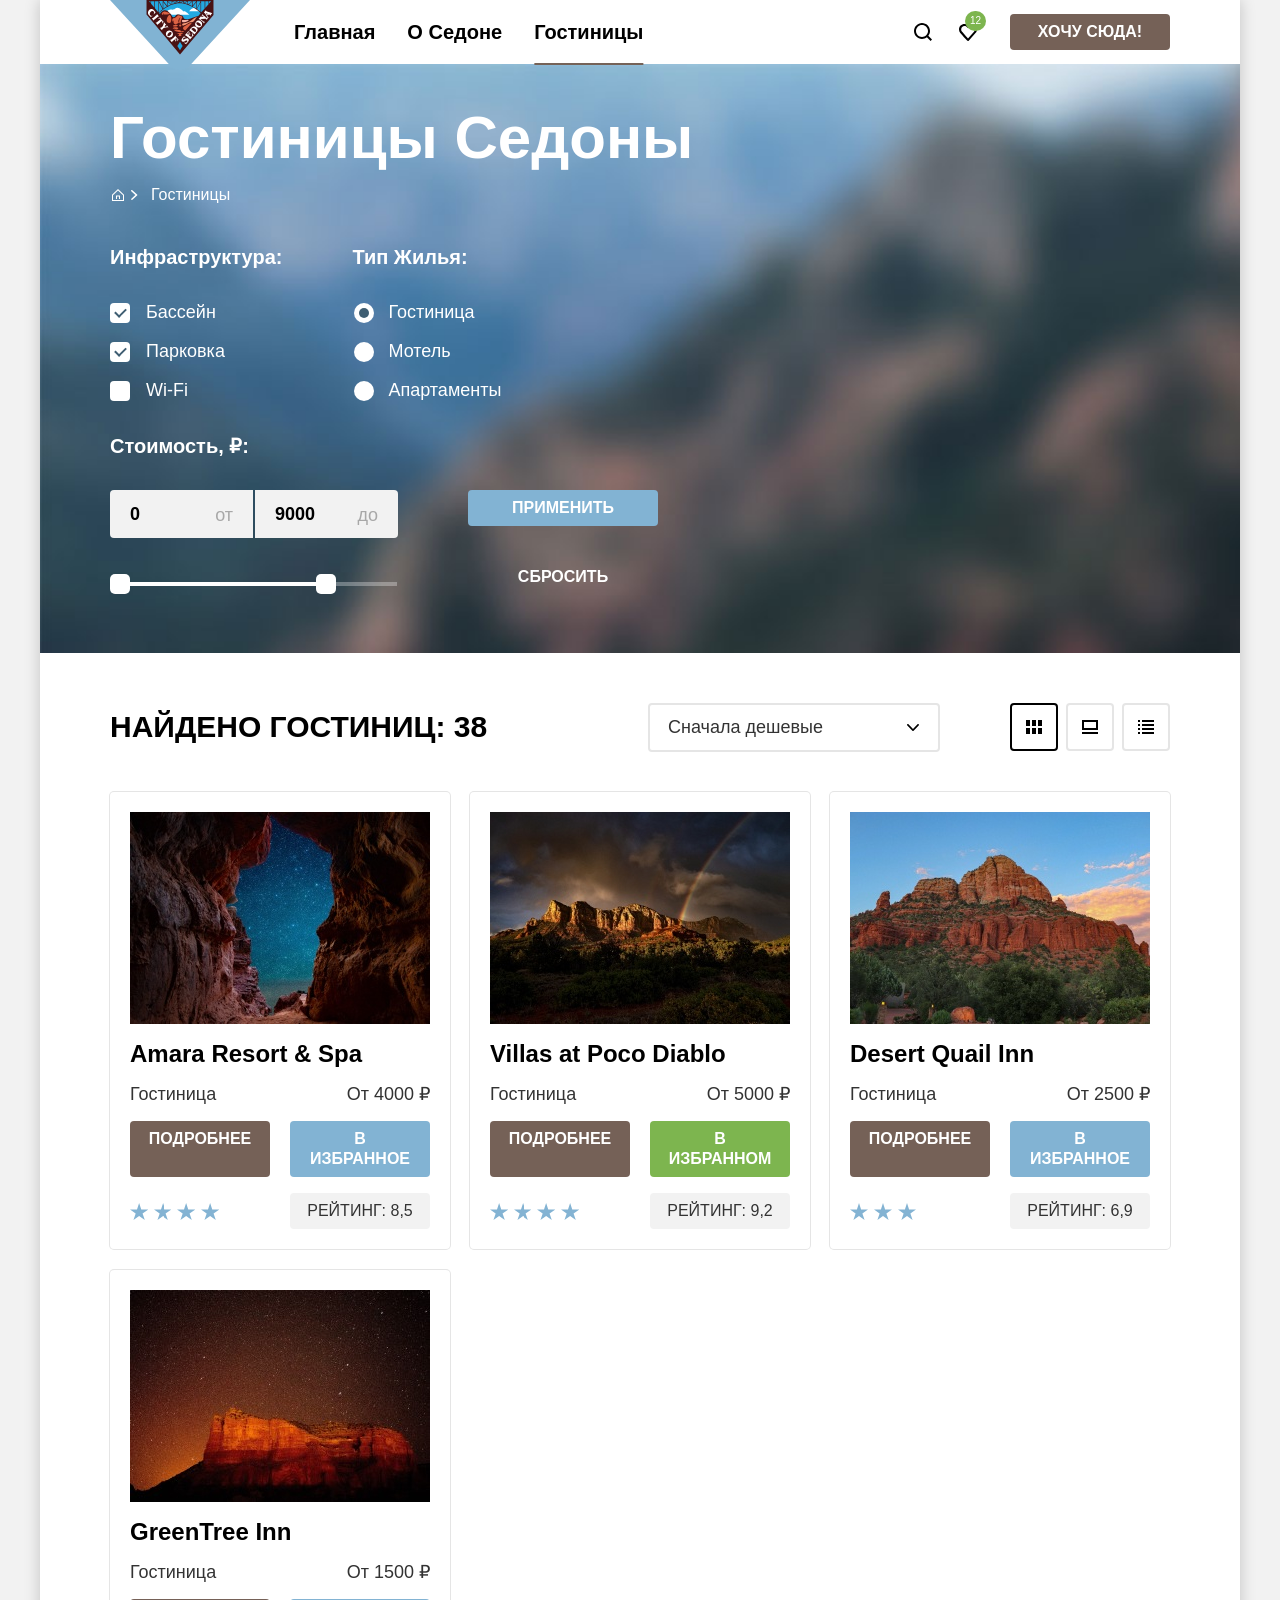
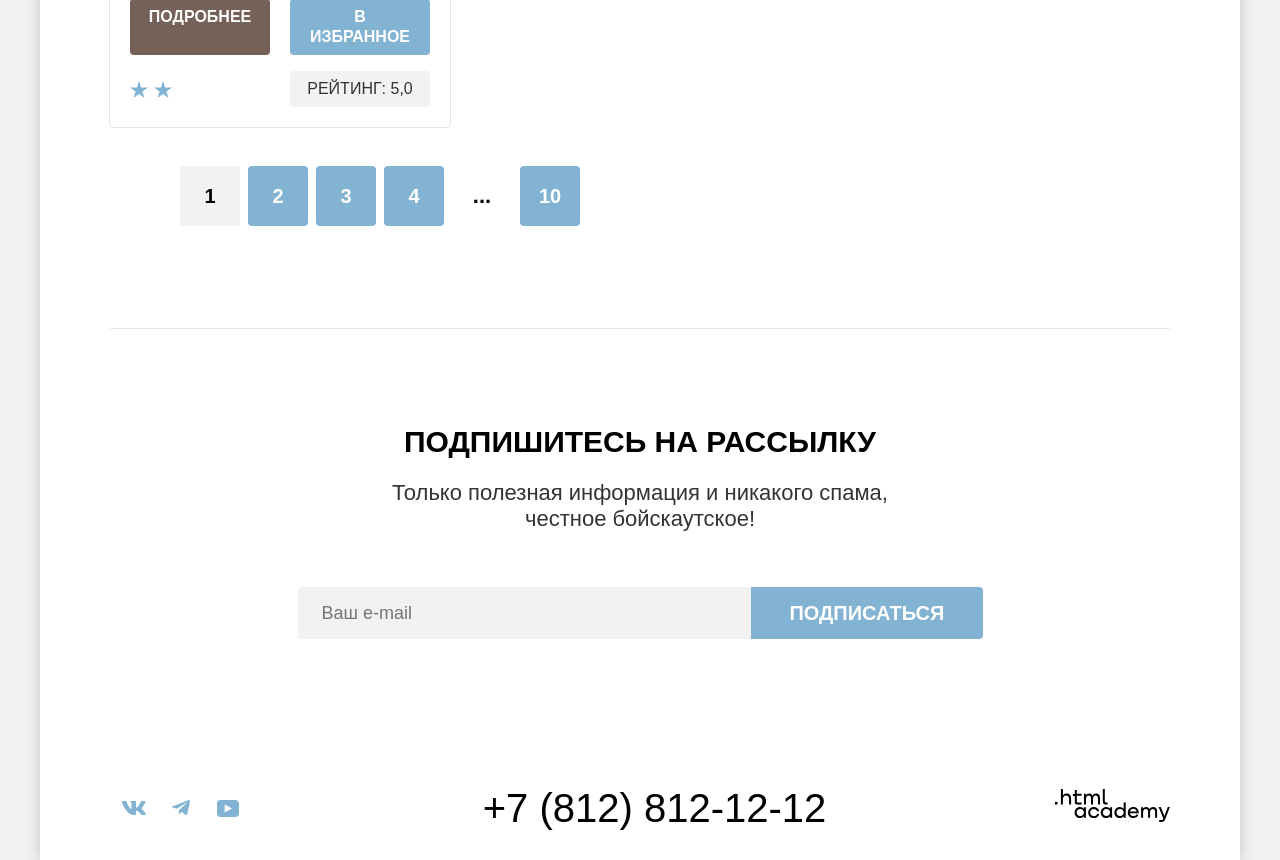
==== commit 41e9ac71: "версия для автопроверки" ====
--- a/catalog.html
+++ b/catalog.html
@@ -10,7 +10,7 @@
 
   <body>
     <div class="container">
-      <header class="header">
+      <header class="header" data-test="header">
         <a class="header-logo-link" href="./index.html">
           <img class="header-logo-img" src="./images/logo/logo-sedona.svg" alt="Логотип Седоны" width="140" height="70">
         </a>
@@ -54,7 +54,7 @@
           </ul>
         </nav>
       </header>
-      <main class="main">
+      <main class="main" data-test="main">
         <header class="header-inner">
           <h1 class="header-inner-title">Гостиницы Седоны</h1>
           <ul class="breadcrambs">
@@ -68,7 +68,7 @@
             </li>
           </ul>
 
-          <section class="hero-filter">
+          <section class="hero-filter" data-test="filter">
             <h2 class="visually-hidden">Фильтры для поиска гостиниц</h2>
             <form class="hotels-filter" action="https://echo.htmlacademy.ru/" method="get">
               <div class="filter-left">
@@ -145,7 +145,7 @@
             </form>
           </section>
         </header>
-        <section class="catalog">
+        <section class="catalog" data-test="catalog">
           <h2 class="visually-hidden">Список гостиниц</h2>
           <div class="sorting">
             <h3 class="sorting-title">
@@ -260,31 +260,31 @@
               </div>
             </li>
           </ul>
+          <div class="pagination">
+            <h2 class="visually-hidden">Нумерация страниц</h2>
+            <ul class="pagination-list">
+              <li class="pagination-item">
+                <a class="button pagination-link pagination-active">1</a>
+              </li>
+              <li class="pagination-item">
+                <a class="button pagination-link" href="#">2</a>
+              </li>
+              <li class="pagination-item">
+                <a class="button pagination-link" href="#">3</a>
+              </li>
+              <li class="pagination-item">
+                <a class="button pagination-link" href="#">4</a>
+              </li>
+              <li class="pagination-item">
+                <a class="button pagination-link points">...</a>
+              </li>
+              <li class="pagination-item">
+                <a class="button pagination-link" href="#">10</a>
+              </li>
+            </ul>
+          </div>
         </section>
-        <section class="pagination">
-          <h2 class="visually-hidden">Нумерация страниц</h2>
-          <ul class="pagination-list">
-            <li class="pagination-item">
-              <a class="button pagination-link pagination-active">1</a>
-            </li>
-            <li class="pagination-item">
-              <a class="button pagination-link" href="#">2</a>
-            </li>
-            <li class="pagination-item">
-              <a class="button pagination-link" href="#">3</a>
-            </li>
-            <li class="pagination-item">
-              <a class="button pagination-link" href="#">4</a>
-            </li>
-            <li class="pagination-item">
-              <a class="button pagination-link points">...</a>
-            </li>
-            <li class="pagination-item">
-              <a class="button pagination-link" href="#">10</a>
-            </li>
-          </ul>
-        </section>
-        <section class="subscription">
+        <section class="subscription" data-test="subscribe">
           <div class="subscription-box">
             <h2 class="subscription-title">Подпишитесь на рассылку</h2>
             <p class="subscription-text">
@@ -297,7 +297,7 @@
           </form>
         </section>
       </main>
-      <footer class="footer">
+      <footer class="footer" data-test="footer">
         <section class="social">
           <h2 class="visually-hidden">Социальные сети.</h2>
           <ul class="social-list">
--- a/styles/style.css
+++ b/styles/style.css
@@ -37,6 +37,7 @@
 
 .button {
   display: inline-block;
+  -webkit-box-sizing: border-box;
   box-sizing: border-box;
   margin: 0;
   padding: 8px 16px;
@@ -102,12 +103,18 @@
 }
 
 .container {
-  display: flex;
+  display: -webkit-box;
+  display: -ms-flexbox;
+  display: flex;
+  -webkit-box-orient: vertical;
+  -webkit-box-direction: normal;
+  -ms-flex-direction: column;
   flex-direction: column;
   min-height: 100vh;
   width: 1200px;
   margin: 0 auto;
   background-color: #ffffff;
+  -webkit-box-shadow: 0 0 15px 0 rgba(0, 0, 0, 0.2);
   box-shadow: 0 0 15px 0 rgba(0, 0, 0, 0.2);
 
 }
@@ -137,14 +144,21 @@
 }
 
 .header-nav {
-  display: flex;
+  display: -webkit-box;
+  display: -ms-flexbox;
+  display: flex;
+  -webkit-box-pack: justify;
+  -ms-flex-pack: justify;
   justify-content: space-between;
   margin-left: 238px;
   margin-right: 70px;
 }
 
 .general-nav {
-  display: flex;
+  display: -webkit-box;
+  display: -ms-flexbox;
+  display: flex;
+  -ms-flex-wrap: wrap;
   flex-wrap: wrap;
   max-width: 500px;
   margin: 0;
@@ -154,6 +168,7 @@
 
 .general-nav-link {
   display: block;
+  -webkit-box-sizing: border-box;
   box-sizing: border-box;
   padding: 20px 16px;
   font-size: 20px;
@@ -188,12 +203,19 @@
   background-color: #756257;
   bottom: -1px;
   left: 50%;
+  -webkit-transform: translateX(-50%);
+  -ms-transform: translateX(-50%);
   transform: translateX(-50%);
 }
 
 .user-nav {
-  display: flex;
+  display: -webkit-box;
+  display: -ms-flexbox;
+  display: flex;
+  -ms-flex-wrap: wrap;
   flex-wrap: wrap;
+  -webkit-box-pack: end;
+  -ms-flex-pack: end;
   justify-content: flex-end;
   width: 320px;
   gap: 9px;
@@ -203,8 +225,14 @@
 }
 
 .user-nav-link {
-  display: flex;
+  display: -webkit-box;
+  display: -ms-flexbox;
+  display: flex;
+  -webkit-box-pack: center;
+  -ms-flex-pack: center;
   justify-content: center;
+  -webkit-box-align: center;
+  -ms-flex-align: center;
   align-items: center;
 }
 
@@ -243,6 +271,7 @@
   top: -3px;
   min-width: 20px;
   height: 20px;
+  -webkit-box-sizing: border-box;
   box-sizing: border-box;
   padding: 5px;
   font-size: 10px;
@@ -258,11 +287,14 @@
 }
 
 .main {
+  -webkit-box-flex: 1;
+  -ms-flex-positive: 1;
   flex-grow: 1;
 }
 
 .welcome {
   min-height: 485px;
+  -webkit-box-sizing: border-box;
   box-sizing: border-box;
   background-color: #3f5e72;
   background-image: url("../images/welkome/white-vector.svg"), url("../images/welkome/index-background.jpg");
@@ -301,7 +333,10 @@
 }
 
 .reasons-list {
-  display: flex;
+  display: -webkit-box;
+  display: -ms-flexbox;
+  display: flex;
+  -ms-flex-wrap: wrap;
   flex-wrap: wrap;
   margin: 0;
   padding: 0;
@@ -309,6 +344,8 @@
 }
 
 .reasons-list-item {
+  -webkit-box-flex: 1;
+  -ms-flex-positive: 1;
   flex-grow: 1;
   width: 400px;
   min-height: 385px;
@@ -320,10 +357,17 @@
 }
 
 .reasons-box {
-  display: flex;
+  display: -webkit-box;
+  display: -ms-flexbox;
+  display: flex;
+  -ms-flex-wrap: wrap;
   flex-wrap: wrap;
+  -webkit-box-orient: vertical;
+  -webkit-box-direction: normal;
+  -ms-flex-direction: column;
   flex-direction: column;
   width: 234px;
+  -webkit-box-sizing: border-box;
   box-sizing: border-box;
   margin: 0 auto;
   padding: 103px 0 90px;
@@ -360,13 +404,18 @@
 }
 
 .reasons-box-img {
+  -ms-flex-negative: 0;
   flex-shrink: 0;
   width: 400px;
   padding: 89px 0;
 }
 
 .reasons-list-img {
-  display: flex;
+  display: -webkit-box;
+  display: -ms-flexbox;
+  display: flex;
+  -webkit-box-flex: 1;
+  -ms-flex-positive: 1;
   flex-grow: 1;
   width: 100%;
   background: #82b3d3;
@@ -391,12 +440,14 @@
   display: block;
   width: 100%;
   height: 385px;
+  -o-object-fit: cover;
   object-fit: cover;
 }
 
 .invate-text-box {
   width: 600px;
   min-height: 102px;
+  -webkit-box-sizing: border-box;
   box-sizing: border-box;
   margin: 0 auto;
   padding: 64px 0 44px;
@@ -420,7 +471,10 @@
 }
 
 .invite-list {
-  display: flex;
+  display: -webkit-box;
+  display: -ms-flexbox;
+  display: flex;
+  -ms-flex-wrap: wrap;
   flex-wrap: wrap;
   margin: 0;
   padding: 0;
@@ -430,6 +484,8 @@
 .invite-card {
   width: 400px;
   min-height: 136px;
+  -webkit-box-flex: 1;
+  -ms-flex-positive: 1;
   flex-grow: 1;
   padding: 184px 0 64px;
   text-align: center;
@@ -473,6 +529,7 @@
 .search {
   width: 700px;
   min-height: 215px;
+  -webkit-box-sizing: border-box;
   box-sizing: border-box;
   margin: 0 auto;
   padding: 96px 0 96px;
@@ -502,6 +559,7 @@
 
 .subscription {
   min-height: 414px;
+  -webkit-box-sizing: border-box;
   box-sizing: border-box;
   padding: 96px 0 75px;
 }
@@ -541,6 +599,8 @@
 }
 
 .subscription-form {
+  display: -webkit-box;
+  display: -ms-flexbox;
   display: flex;
   width: 685px;
   margin: 0 auto;
@@ -579,16 +639,26 @@
 }
 
 .footer {
-  display: flex;
+  display: -webkit-box;
+  display: -ms-flexbox;
+  display: flex;
+  -webkit-box-align: center;
+  -ms-flex-align: center;
   align-items: center;
+  -webkit-box-pack: justify;
+  -ms-flex-pack: justify;
   justify-content: space-between;
   min-height: 118px;
+  -webkit-box-sizing: border-box;
   box-sizing: border-box;
   padding: 42px 70px 28px;
 }
 
 .social-list {
-  display: flex;
+  display: -webkit-box;
+  display: -ms-flexbox;
+  display: flex;
+  -ms-flex-wrap: wrap;
   flex-wrap: wrap;
   width: 144px;
   margin: 0;
@@ -597,8 +667,14 @@
 }
 
 .social-link {
-  display: flex;
+  display: -webkit-box;
+  display: -ms-flexbox;
+  display: flex;
+  -webkit-box-align: center;
+  -ms-flex-align: center;
   align-items: center;
+  -webkit-box-pack: center;
+  -ms-flex-pack: center;
   justify-content: center;
   width: 47px;
   height: 48px;
@@ -683,6 +759,7 @@
 
 .header-inner {
   min-height: 412px;
+  -webkit-box-sizing: border-box;
   box-sizing: border-box;
   padding: 35px 70px;
   color: #ffffff;
@@ -701,8 +778,13 @@
 }
 
 .breadcrambs {
-  display: flex;
+  display: -webkit-box;
+  display: -ms-flexbox;
+  display: flex;
+  -ms-flex-wrap: wrap;
   flex-wrap: wrap;
+  -webkit-box-align: center;
+  -ms-flex-align: center;
   align-items: center;
   gap: 20px;
   padding: 0;
@@ -750,21 +832,34 @@
 }
 
 .hotels-filter {
-  display: flex;
+  display: -webkit-box;
+  display: -ms-flexbox;
+  display: flex;
+  -ms-flex-wrap: wrap;
   flex-wrap: wrap;
+  -webkit-column-gap: 143px;
+  -moz-column-gap: 143px;
   column-gap: 143px;
   margin: 40px 0 0;
 }
 
 .filter-left {
-  display: flex;
+  display: -webkit-box;
+  display: -ms-flexbox;
+  display: flex;
+  -ms-flex-wrap: wrap;
   flex-wrap: wrap;
   gap: 32px 70px;
 }
 
 .filter-right {
-  display: flex;
+  display: -webkit-box;
+  display: -ms-flexbox;
+  display: flex;
+  -ms-flex-wrap: wrap;
   flex-wrap: wrap;
+  -webkit-column-gap: 70px;
+  -moz-column-gap: 70px;
   column-gap: 70px;
 }
 
@@ -826,6 +921,8 @@
   height: 5px;
   border-left: 2px solid #3f5e72;
   border-bottom: 2px solid #3f5e72;
+  -webkit-transform: rotate(-45deg);
+  -ms-transform: rotate(-45deg);
   transform: rotate(-45deg);
 }
 
@@ -892,7 +989,11 @@
 }
 
 .range-form {
-  display: flex;
+  display: -webkit-box;
+  display: -ms-flexbox;
+  display: flex;
+  -webkit-column-gap: 2px;
+  -moz-column-gap: 2px;
   column-gap: 2px;
   margin: 0 0 44px;
   padding: 0;
@@ -905,6 +1006,7 @@
 
 .range-input {
   width: 143px;
+  -webkit-box-sizing: border-box;
   box-sizing: border-box;
   padding: 12px 44px 12px 20px;
   font-family: inherit;
@@ -987,21 +1089,29 @@
 }
 
 .range-toggle:hover {
+  -webkit-box-shadow: 0 4px 10px 0 rgba(0, 0, 0, 0.25);
   box-shadow: 0 4px 10px 0 rgba(0, 0, 0, 0.25);
 }
 
 .range-toggle:focus-visible {
+  -webkit-box-shadow: 0 4px 10px 0 rgba(0, 0, 0, 0.25);
   box-shadow: 0 4px 10px 0 rgba(0, 0, 0, 0.25);
   outline: 3px solid #83b3d3;
 }
 
 .range-toggle:active {
+  -webkit-box-shadow: 0 7px 15px 0 rgba(0, 0, 0, 0.4);
   box-shadow: 0 7px 15px 0 rgba(0, 0, 0, 0.4);
   outline: 2px solid #83b3d3;
 }
 
 .button-box {
-  display: flex;
+  display: -webkit-box;
+  display: -ms-flexbox;
+  display: flex;
+  -webkit-box-orient: vertical;
+  -webkit-box-direction: normal;
+  -ms-flex-direction: column;
   flex-direction: column;
   row-gap: 33px;
   padding: 56px 0 0;
@@ -1037,11 +1147,15 @@
   width: 1060px;
   margin: 0 auto;
   padding: 50px 0 42px;
+  -webkit-box-shadow: 0 1px 0 0 #e6e6e6;
   box-shadow: 0 1px 0 0 #e6e6e6;
 }
 
 .sorting {
-  display: flex;
+  display: -webkit-box;
+  display: -ms-flexbox;
+  display: flex;
+  -ms-flex-wrap: wrap;
   flex-wrap: wrap;
   min-height: 49px;
   gap: 38px;
@@ -1072,6 +1186,8 @@
   background-position: right 19px center;
   border: 2px solid #e5e5e5;
   border-radius: 4px;
+  -webkit-appearance: none;
+  -moz-appearance: none;
   appearance: none;
 }
 
@@ -1093,8 +1209,13 @@
 }
 
 .view-list {
-  display: flex;
+  display: -webkit-box;
+  display: -ms-flexbox;
+  display: flex;
+  -ms-flex-wrap: wrap;
   flex-wrap: wrap;
+  -webkit-box-pack: end;
+  -ms-flex-pack: end;
   justify-content: flex-end;
   width: 192px;
   gap: 8px;
@@ -1107,6 +1228,7 @@
   display: block;
   width: 48px;
   height: 48px;
+  -webkit-box-sizing: border-box;
   box-sizing: border-box;
   background-repeat: no-repeat;
   background-position: center;
@@ -1144,7 +1266,9 @@
 }
 
 .card-list {
+  display: -ms-grid;
   display: grid;
+  -ms-grid-columns: 340px 20px 340px 20px 340px;
   grid-template-columns: repeat(3, 340px);
   gap: 21px 20px;
   margin: 0;
@@ -1153,16 +1277,24 @@
 }
 
 .card-items {
-  display: flex;
+  display: -webkit-box;
+  display: -ms-flexbox;
+  display: flex;
+  -webkit-box-orient: vertical;
+  -webkit-box-direction: normal;
+  -ms-flex-direction: column;
   flex-direction: column;
   row-gap: 16px;
   padding: 20px;
   background-color: #ffffff;
   border-radius: 4px;
+  -webkit-box-shadow: 0 0 0 1px #e5e5e5;
   box-shadow: 0 0 0 1px #e5e5e5;
 }
 
 .card-link {
+  -webkit-box-flex: 1;
+  -ms-flex-positive: 1;
   flex-grow: 1;
   font-family: inherit;
   color: #000000;
@@ -1189,6 +1321,7 @@
   display: block;
   width: 100%;
   height: 212px;
+  -o-object-fit: cover;
   object-fit: cover;
 }
 
@@ -1201,8 +1334,13 @@
 }
 
 .card-text {
-  display: flex;
+  display: -webkit-box;
+  display: -ms-flexbox;
+  display: flex;
+  -ms-flex-wrap: wrap;
   flex-wrap: wrap;
+  -webkit-box-pack: justify;
+  -ms-flex-pack: justify;
   justify-content: space-between;
   color: #333333;
 }
@@ -1218,8 +1356,13 @@
 }
 
 .card-button {
-  display: flex;
+  display: -webkit-box;
+  display: -ms-flexbox;
+  display: flex;
+  -ms-flex-wrap: wrap;
   flex-wrap: wrap;
+  -webkit-box-pack: justify;
+  -ms-flex-pack: justify;
   justify-content: space-between;
 }
 
@@ -1256,9 +1399,16 @@
 }
 
 .rating {
-  display: flex;
+  display: -webkit-box;
+  display: -ms-flexbox;
+  display: flex;
+  -ms-flex-wrap: wrap;
   flex-wrap: wrap;
+  -webkit-box-pack: justify;
+  -ms-flex-pack: justify;
   justify-content: space-between;
+  -webkit-box-align: center;
+  -ms-flex-align: center;
   align-items: center;
 }
 
@@ -1299,7 +1449,10 @@
 }
 
 .pagination-list {
-  display: flex;
+  display: -webkit-box;
+  display: -ms-flexbox;
+  display: flex;
+  -ms-flex-wrap: wrap;
   flex-wrap: wrap;
   gap: 8px;
   margin: 0 0 21px;
@@ -1308,8 +1461,14 @@
 }
 
 .pagination-link {
-  display: flex;
+  display: -webkit-box;
+  display: -ms-flexbox;
+  display: flex;
+  -webkit-box-align: center;
+  -ms-flex-align: center;
   align-items: center;
+  -webkit-box-pack: center;
+  -ms-flex-pack: center;
   justify-content: center;
   min-width: 60px;
   height: 60px;
@@ -1353,7 +1512,11 @@
   top: 0;
   left: 0;
   display: none;
+  -webkit-box-pack: center;
+  -ms-flex-pack: center;
   justify-content: center;
+  -webkit-box-align: center;
+  -ms-flex-align: center;
   align-items: center;
   width: 100%;
   height: 100%;
@@ -1361,6 +1524,8 @@
 }
 
 .modal-show {
+  display: -webkit-box;
+  display: -ms-flexbox;
   display: flex;
 }
 
@@ -1368,10 +1533,12 @@
   position: relative;
   width: 717px;
   min-height: 576px;
+  -webkit-box-sizing: border-box;
   box-sizing: border-box;
   padding: 64px 70px;
   background-color: #ffffff;
   border-radius: 30px;
+  -webkit-box-shadow: 0 25px 50px 0 rgba(0, 0, 0, 0.15);
   box-shadow: 0 25px 50px 0 rgba(0, 0, 0, 0.15);
 }
 
@@ -1413,8 +1580,13 @@
 }
 
 .modal-form-list {
-  display: flex;
+  display: -webkit-box;
+  display: -ms-flexbox;
+  display: flex;
+  -ms-flex-wrap: wrap;
   flex-wrap: wrap;
+  -webkit-box-pack: justify;
+  -ms-flex-pack: justify;
   justify-content: space-between;
   gap: 23px;
   margin: 0 0 23px;
@@ -1427,7 +1599,11 @@
 }
 
 .modal-form-item {
-  display: flex;
+  display: -webkit-box;
+  display: -ms-flexbox;
+  display: flex;
+  -webkit-box-align: start;
+  -ms-flex-align: start;
   align-items: flex-start;
 }
 
@@ -1451,6 +1627,7 @@
 }
 
 .modal-form-input {
+  -webkit-box-sizing: border-box;
   box-sizing: border-box;
   padding: 12px 20px;
   margin: 0;
@@ -1502,9 +1679,13 @@
 }
 
 .modal-people-box {
+  display: -ms-grid;
   display: grid;
+  -ms-grid-columns: 40px 31px 40px;
   grid-template-columns: 40px 31px 40px;
   justify-items: center;
+  -webkit-box-align: center;
+  -ms-flex-align: center;
   align-items: center;
   width: 110px;
   height: 48px;
@@ -1524,10 +1705,14 @@
 }
 
 .tooltip {
+  display: -webkit-box;
+  display: -ms-flexbox;
   display: flex;
 }
 
 .tooltip-box {
+  display: -webkit-box;
+  display: -ms-flexbox;
   display: flex;
   width: 132px;
 }
@@ -1553,10 +1738,13 @@
   position: absolute;
   top: 51px;
   left: 50%;
+  -webkit-transform: translateX(-50%);
+  -ms-transform: translateX(-50%);
   transform: translateX(-50%);
   display: none;
   width: 256px;
   min-height: 143px;
+  -webkit-box-sizing: border-box;
   box-sizing: border-box;
   margin: 0;
   padding: 22px 18px 18px 22px;
@@ -1565,6 +1753,7 @@
   color: #ffffff;
   background-color: #333333;
   border-radius: 10px;
+  -webkit-box-shadow: 0 15px 30px 0 rgba(0, 0, 0, 0.3);
   box-shadow: 0 15px 30px 0 rgba(0, 0, 0, 0.3);
 }
 
@@ -1573,6 +1762,8 @@
   content: "";
   top: -18px;
   left: 50%;
+  -webkit-transform: translateX(-50%);
+  -ms-transform: translateX(-50%);
   transform: translateX(-50%);
   display: inline-block;
   border: 10px solid transparent;
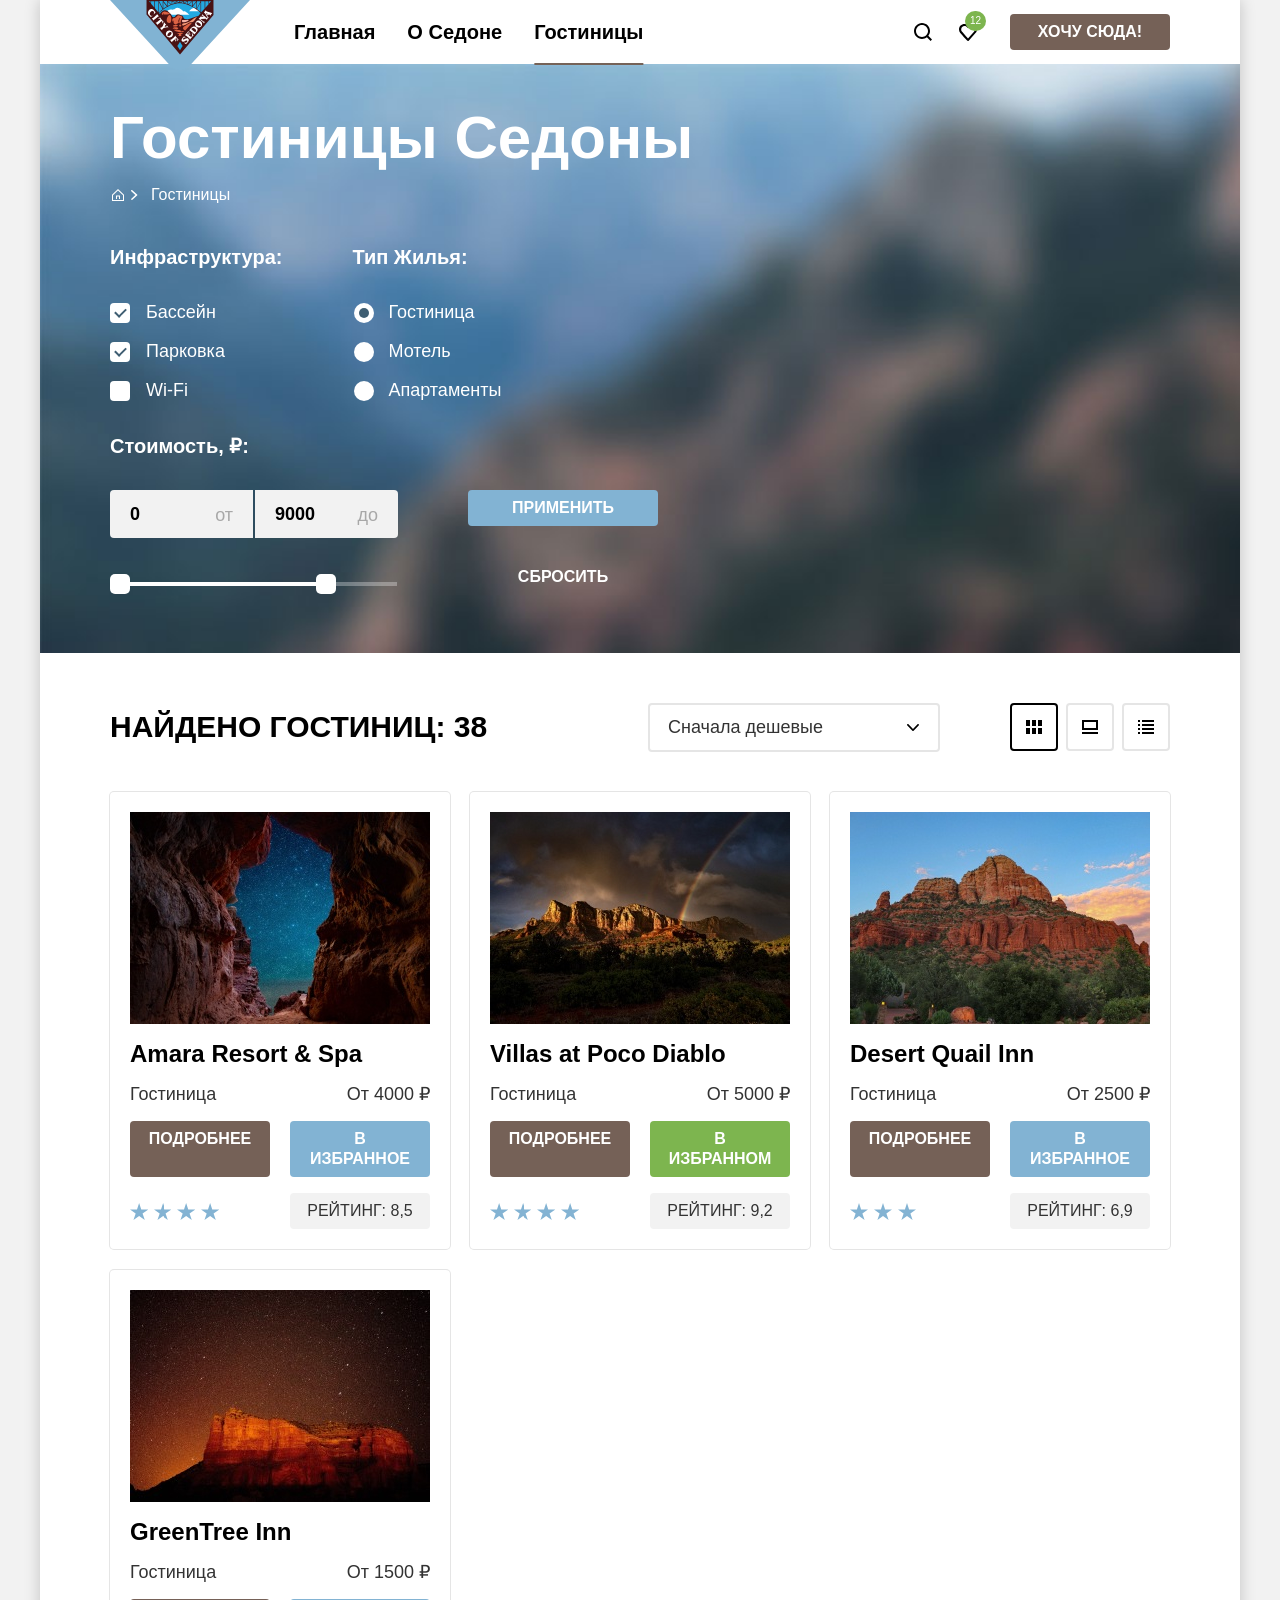
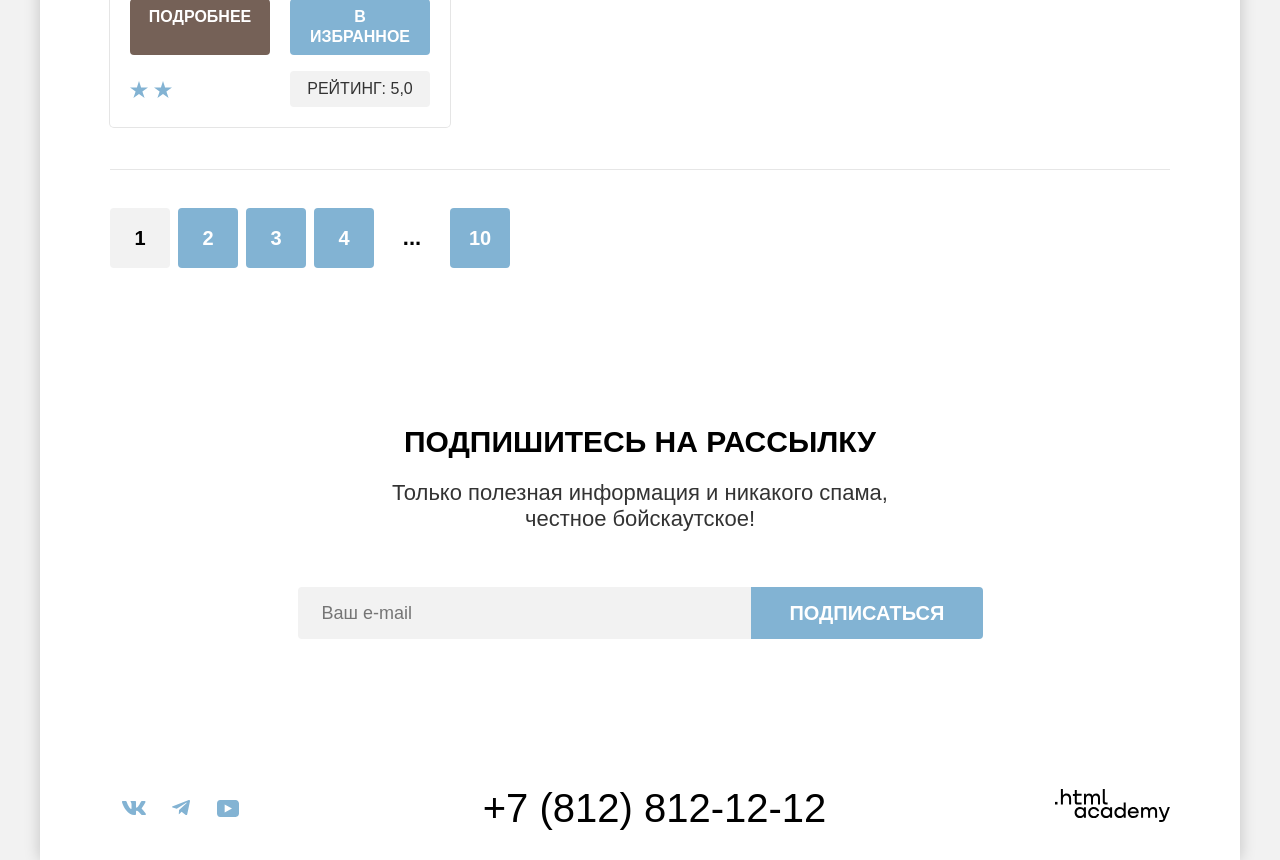
==== commit 6ca2ff37: "Версия для автопроверки" ====
--- a/catalog.html
+++ b/catalog.html
@@ -260,29 +260,29 @@
               </div>
             </li>
           </ul>
-          <div class="pagination">
-            <h2 class="visually-hidden">Нумерация страниц</h2>
-            <ul class="pagination-list">
-              <li class="pagination-item">
-                <a class="button pagination-link pagination-active">1</a>
-              </li>
-              <li class="pagination-item">
-                <a class="button pagination-link" href="#">2</a>
-              </li>
-              <li class="pagination-item">
-                <a class="button pagination-link" href="#">3</a>
-              </li>
-              <li class="pagination-item">
-                <a class="button pagination-link" href="#">4</a>
-              </li>
-              <li class="pagination-item">
-                <a class="button pagination-link points">...</a>
-              </li>
-              <li class="pagination-item">
-                <a class="button pagination-link" href="#">10</a>
-              </li>
-            </ul>
-          </div>
+        </section>
+        <section class="pagination">
+          <h2 class="visually-hidden">Нумерация страниц</h2>
+          <ul class="pagination-list">
+            <li class="pagination-item">
+              <a class="button pagination-link pagination-active">1</a>
+            </li>
+            <li class="pagination-item">
+              <a class="button pagination-link" href="#">2</a>
+            </li>
+            <li class="pagination-item">
+              <a class="button pagination-link" href="#">3</a>
+            </li>
+            <li class="pagination-item">
+              <a class="button pagination-link" href="#">4</a>
+            </li>
+            <li class="pagination-item">
+              <a class="button pagination-link points">...</a>
+            </li>
+            <li class="pagination-item">
+              <a class="button pagination-link" href="#">10</a>
+            </li>
+          </ul>
         </section>
         <section class="subscription" data-test="subscribe">
           <div class="subscription-box">
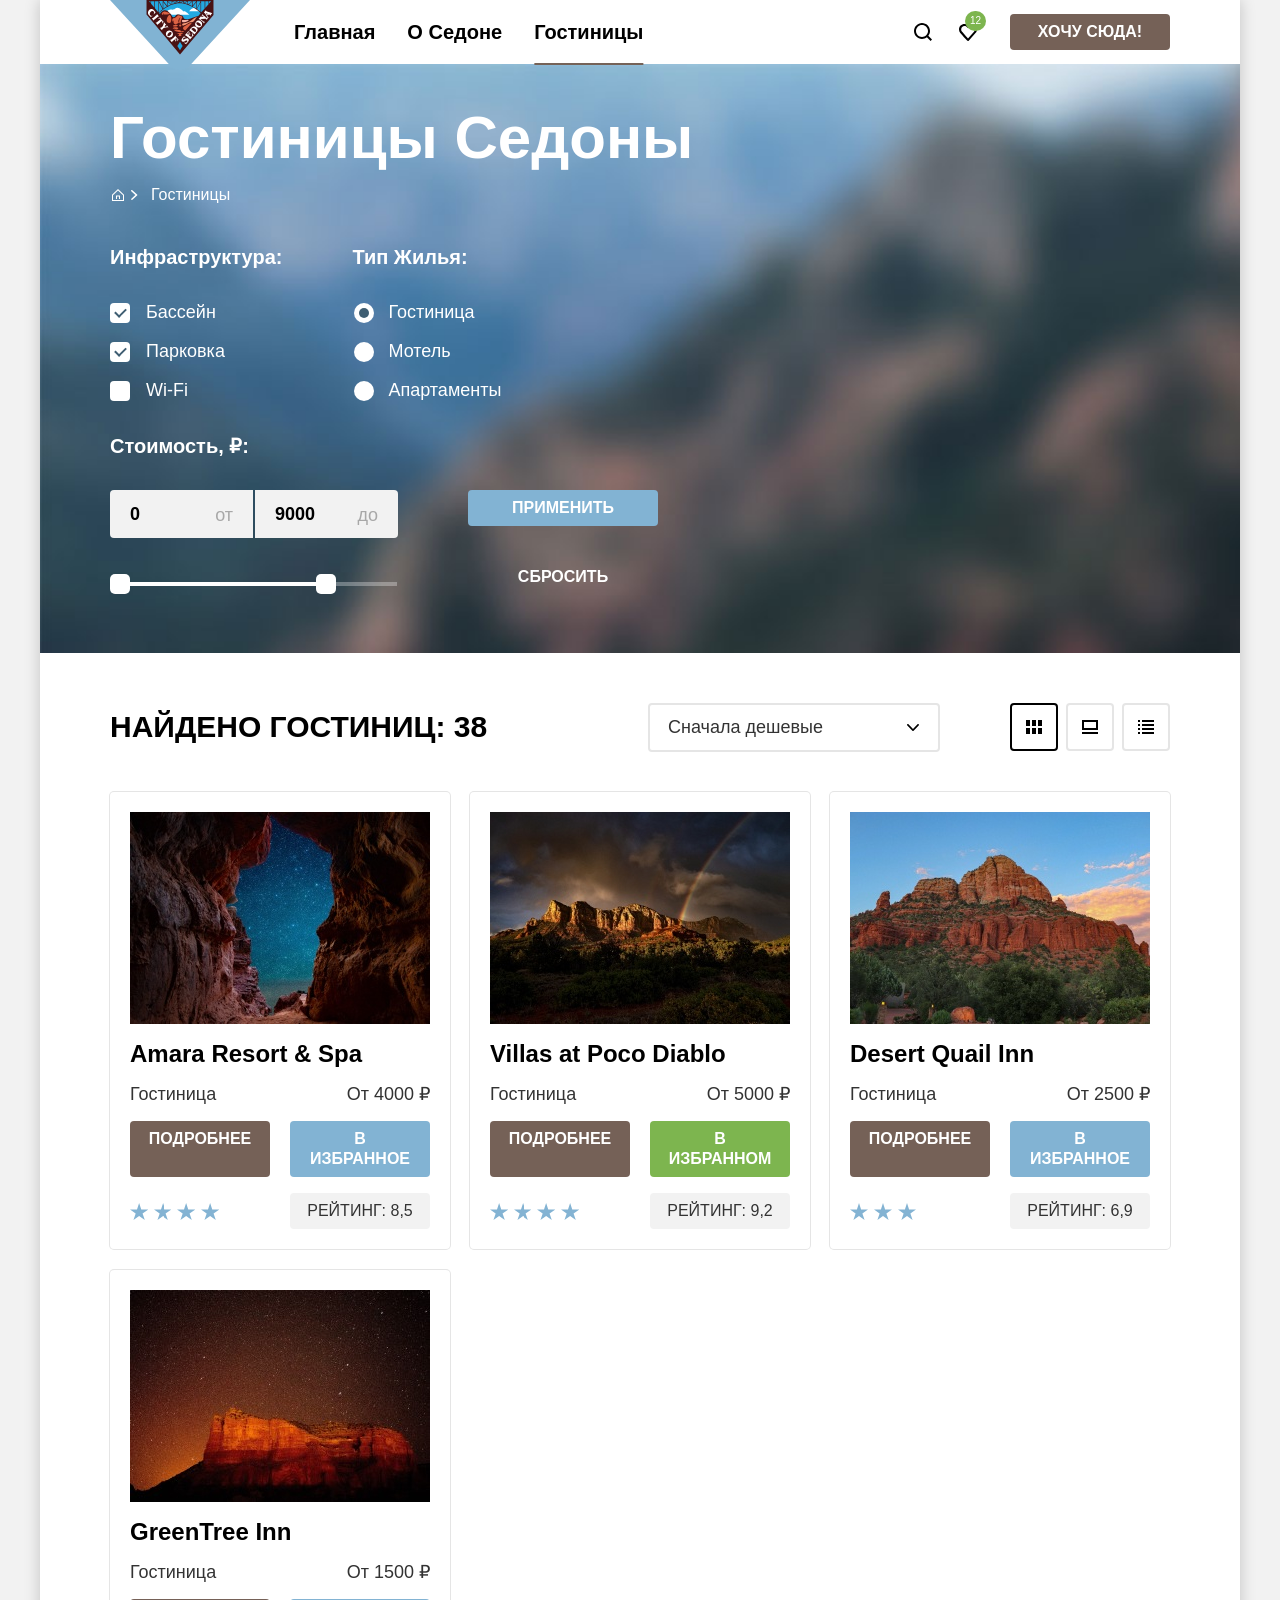
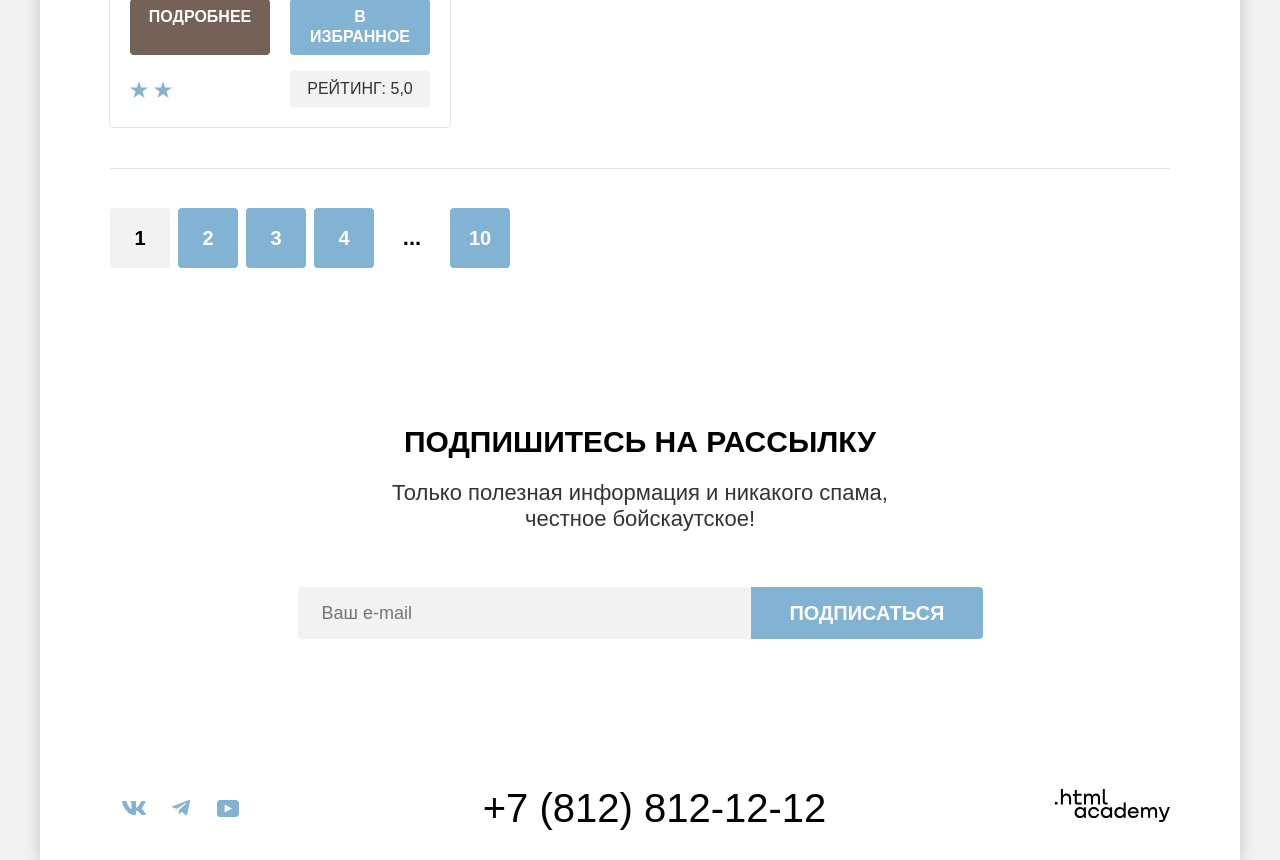
==== commit 423bcd14: "Версия для автопроверки" ====
--- a/catalog.html
+++ b/catalog.html
@@ -260,30 +260,30 @@
               </div>
             </li>
           </ul>
+          <div class="pagination">
+            <ul class="pagination-list">
+              <li class="pagination-item">
+                <a class="button pagination-link pagination-active">1</a>
+              </li>
+              <li class="pagination-item">
+                <a class="button pagination-link" href="#">2</a>
+              </li>
+              <li class="pagination-item">
+                <a class="button pagination-link" href="#">3</a>
+              </li>
+              <li class="pagination-item">
+                <a class="button pagination-link" href="#">4</a>
+              </li>
+              <li class="pagination-item">
+                <a class="button pagination-link points">...</a>
+              </li>
+              <li class="pagination-item">
+                <a class="button pagination-link" href="#">10</a>
+              </li>
+            </ul>
+          </div>
         </section>
-        <section class="pagination">
-          <h2 class="visually-hidden">Нумерация страниц</h2>
-          <ul class="pagination-list">
-            <li class="pagination-item">
-              <a class="button pagination-link pagination-active">1</a>
-            </li>
-            <li class="pagination-item">
-              <a class="button pagination-link" href="#">2</a>
-            </li>
-            <li class="pagination-item">
-              <a class="button pagination-link" href="#">3</a>
-            </li>
-            <li class="pagination-item">
-              <a class="button pagination-link" href="#">4</a>
-            </li>
-            <li class="pagination-item">
-              <a class="button pagination-link points">...</a>
-            </li>
-            <li class="pagination-item">
-              <a class="button pagination-link" href="#">10</a>
-            </li>
-          </ul>
-        </section>
+
         <section class="subscription" data-test="subscribe">
           <div class="subscription-box">
             <h2 class="subscription-title">Подпишитесь на рассылку</h2>
--- a/styles/style.css
+++ b/styles/style.css
@@ -561,7 +561,7 @@
   min-height: 414px;
   -webkit-box-sizing: border-box;
   box-sizing: border-box;
-  padding: 96px 0 75px;
+  padding: 96px 0;
 }
 
 .subscription-index {
@@ -788,7 +788,7 @@
   align-items: center;
   gap: 20px;
   padding: 0;
-  margin: 0;
+  margin: 0 0 40px;
   list-style: none;
 }
 
@@ -831,6 +831,10 @@
   pointer-events: none;
 }
 
+.hero-filter {
+  width: 1065px;
+}
+
 .hotels-filter {
   display: -webkit-box;
   display: -ms-flexbox;
@@ -840,7 +844,7 @@
   -webkit-column-gap: 143px;
   -moz-column-gap: 143px;
   column-gap: 143px;
-  margin: 40px 0 0;
+  margin: 0;
 }
 
 .filter-left {
@@ -1146,9 +1150,7 @@
 .catalog {
   width: 1060px;
   margin: 0 auto;
-  padding: 50px 0 42px;
-  -webkit-box-shadow: 0 1px 0 0 #e6e6e6;
-  box-shadow: 0 1px 0 0 #e6e6e6;
+  padding: 50px 0 21px;
 }
 
 .sorting {
@@ -1271,7 +1273,7 @@
   -ms-grid-columns: 340px 20px 340px 20px 340px;
   grid-template-columns: repeat(3, 340px);
   gap: 21px 20px;
-  margin: 0;
+  margin: 0 0 42px;
   padding: 0;
   list-style: none;
 }
@@ -1448,6 +1450,11 @@
   background: #f2f2f2;
 }
 
+.pagination {
+  -webkit-box-shadow: 0 -1px 0 0 #e6e6e6;
+  box-shadow: 0 -1px 0 0 #e6e6e6
+}
+
 .pagination-list {
   display: -webkit-box;
   display: -ms-flexbox;
@@ -1455,8 +1462,8 @@
   -ms-flex-wrap: wrap;
   flex-wrap: wrap;
   gap: 8px;
-  margin: 0 0 21px;
-  padding: 39px 70px;
+  margin: 0;
+  padding: 39px 0;
   list-style: none;
 }
 
